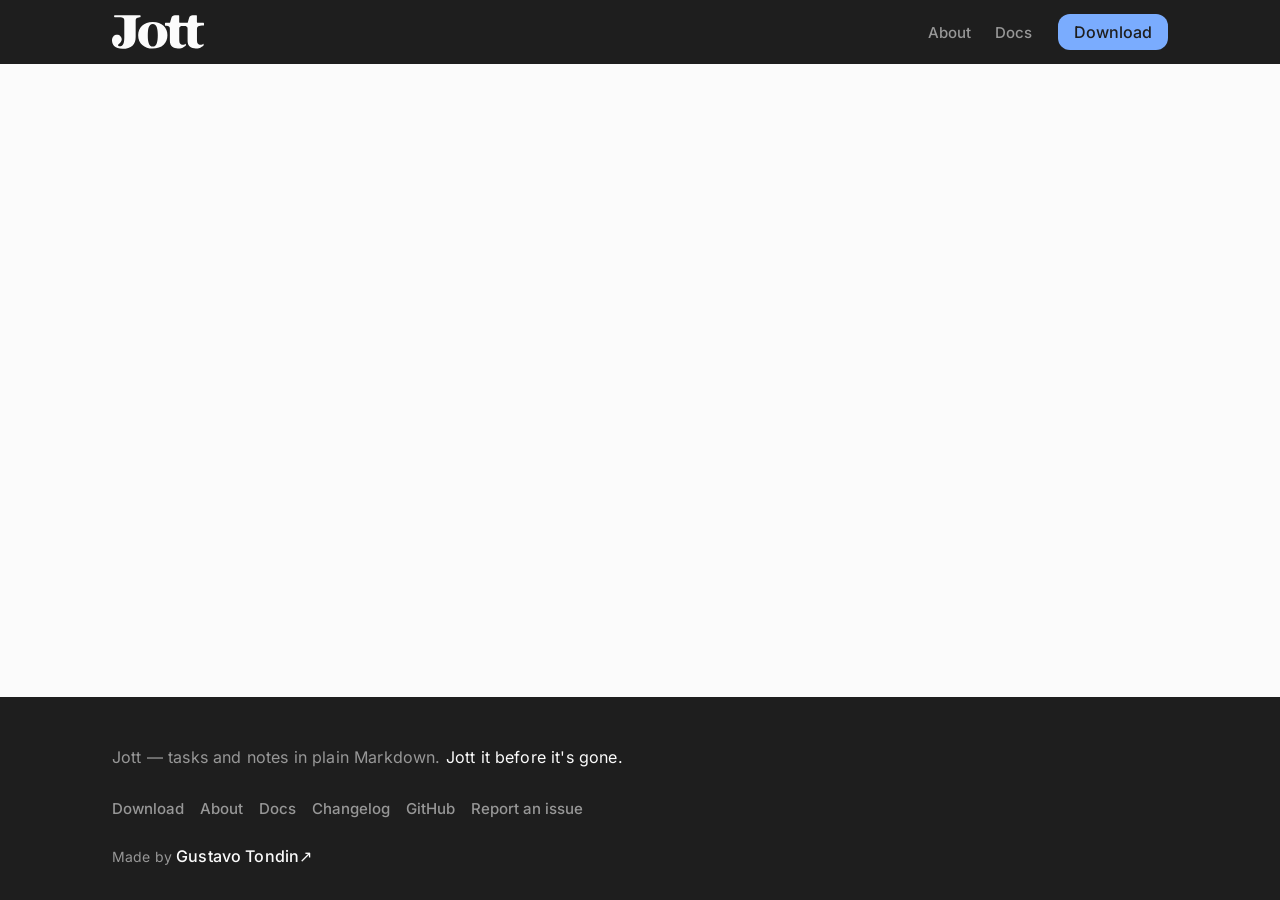
==== index.html @ 588bcf86 "feat: base visual — paleta do app em duas regiões, reset, tipografia local e header/footer únicos" ====
<!doctype html>
<html lang="en">
<head>
  <meta charset="utf-8">
  <meta name="viewport" content="width=device-width, initial-scale=1">
  <title>Jott — tasks and notes in plain Markdown. Jott it before it's gone.</title>
  <link rel="icon" href="assets/brand/mark.svg" type="image/svg+xml">
  <link rel="stylesheet" href="css/index.css">
</head>
<body data-region="canvas">
  <!-- header: single shared block — keep byte-identical across pages -->
  <header class="header" data-region="chrome">
    <div class="wrap header__inner">
      <a class="header__brand" href="index.html"><span class="sr-only">Jott</span></a>
      <nav class="header__nav" aria-label="Site">
        <a class="nav-link" href="about.html">About</a>
        <a class="nav-link" href="docs.html">Docs</a>
        <a class="btn btn--primary" href="download.html">Download</a>
      </nav>
    </div>
  </header>

  <main>
    <!-- Home content (stage 2): hero · stakes · pillars · tour · guide · FAQ · final CTA -->
  </main>

  <!-- footer: single shared block — keep byte-identical across pages -->
  <footer class="footer" data-region="chrome">
    <div class="wrap footer__inner">
      <p class="footer__tagline">Jott — tasks and notes in plain Markdown. <em>Jott it before it's gone.</em></p>
      <nav class="footer__nav" aria-label="Footer">
        <a class="nav-link" href="download.html">Download</a>
        <a class="nav-link" href="about.html">About</a>
        <a class="nav-link" href="docs.html">Docs</a>
        <a class="nav-link" href="changelog.html">Changelog</a>
        <a class="nav-link" href="https://github.com/Gustavo-Tondin/jott-app">GitHub</a>
        <a class="nav-link" href="https://github.com/Gustavo-Tondin/jott-app/issues">Report an issue</a>
      </nav>
      <p class="footer__made">Made by <a href="https://gustavo-tondin.github.io/portfolio-web/index.html">Gustavo Tondin↗</a></p>
    </div>
  </footer>
</body>
</html>
---- css/index.css ----
/* ==========================================================================
   Jott — site stylesheet
   One sectioned file, no build. Section order:
   variables → theming → reset → typography → components → layout →
   page blocks → responsive.

   The site is the app's interface extended: black chrome around a white
   canvas, the app's own palette (values copied from the app's
   styles/themes/jott.css — keep them in sync by diff, never by memory),
   Inter + DM Mono served locally. Accent is the app's default blue.

   Cascade is ordered by @layer; no !important anywhere.
   ========================================================================== */

@layer reset, tokens, base, components, utilities, overrides;

/* --------------------------------------------------------------------------
   1. VARIABLES — raw palette (copied from the app) + structure
   Components never read these colour primitives directly: they read the
   region roles of section 2, or their own component API.
   -------------------------------------------------------------------------- */
@layer tokens {
  :root {
    /* the grounds — the two neutrals a region is painted with; `-tint` is
       the step away from the pure one. `gray` belongs to neither ground:
       used at low alpha for hairlines so one value reads on both. */
    --theme-color-white: #fbfbfb;
    --theme-color-white-tint: #ecebea;
    --theme-color-black: #1e1e1e;
    --theme-color-black-tint: #2b2b2b;
    --theme-color-gray: #a39f9b;

    /* the eight — seven hues and neutral, 100 (pale) → 700 (deep), same
       tone grid as the app (200/600 pinned at 7:1, 300/500 at 4.5:1) */
    --theme-color-yellow-100: #f2e8cf;
    --theme-color-yellow-200: #dec483;
    --theme-color-yellow-300: #d2a513;
    --theme-color-yellow-400: #ac8602;
    --theme-color-yellow-500: #8c6d02;
    --theme-color-yellow-600: #634c02;
    --theme-color-yellow-700: #382900;

    --theme-color-orange-100: #ffe1d9;
    --theme-color-orange-200: #feb19b;
    --theme-color-orange-300: #fe8461;
    --theme-color-orange-400: #e35930;
    --theme-color-orange-500: #c43c09;
    --theme-color-orange-600: #8d2600;
    --theme-color-orange-700: #4a1b0d;

    --theme-color-pink-100: #fddfed;
    --theme-color-pink-200: #f4aed1;
    --theme-color-pink-300: #f37ebe;
    --theme-color-pink-400: #d25a9e;
    --theme-color-pink-500: #b43e83;
    --theme-color-pink-600: #84245d;
    --theme-color-pink-700: #441b32;

    --theme-color-green-100: #d8f0db;
    --theme-color-green-200: #9cd8a4;
    --theme-color-green-300: #53c76c;
    --theme-color-green-400: #1da748;
    --theme-color-green-500: #018534;
    --theme-color-green-600: #006123;
    --theme-color-green-700: #0a3515;

    --theme-color-blue-100: #ddeaff;
    --theme-color-blue-200: #a8c8fd;
    --theme-color-blue-300: #7aacfe;
    --theme-color-blue-400: #538ae6;
    --theme-color-blue-500: #396ec9;
    --theme-color-blue-600: #224c95;
    --theme-color-blue-700: #182b4b;

    --theme-color-red-100: #ffe1dd;
    --theme-color-red-200: #feafa9;
    --theme-color-red-300: #fd827b;
    --theme-color-red-400: #ee4748;
    --theme-color-red-500: #ce232e;
    --theme-color-red-600: #980217;
    --theme-color-red-700: #4e1515;

    --theme-color-purple-100: #ece4fe;
    --theme-color-purple-200: #d1b8fd;
    --theme-color-purple-300: #bc92fe;
    --theme-color-purple-400: #a460fa;
    --theme-color-purple-500: #8a42dc;
    --theme-color-purple-600: #6325a4;
    --theme-color-purple-700: #341d52;

    --theme-color-neutral-100: #e9e8e8;
    --theme-color-neutral-200: #c7c6c5;
    --theme-color-neutral-300: #adaba9;
    --theme-color-neutral-400: #8d8b89;
    --theme-color-neutral-500: #737170;
    --theme-color-neutral-600: #514f4e;
    --theme-color-neutral-700: #2c2b2b;

    /* fonts — the app's two faces */
    --font-sans: "Inter", system-ui, sans-serif;
    --font-mono: "DM Mono", ui-monospace, monospace;

    /* spacing — dense scale, named by the design px, valued in rem */
    --space-2: 0.125rem;
    --space-4: 0.25rem;
    --space-6: 0.375rem;
    --space-8: 0.5rem;
    --space-10: 0.625rem;
    --space-12: 0.75rem;
    --space-14: 0.875rem;
    --space-16: 1rem;
    --space-18: 1.125rem;
    --space-20: 1.25rem;
    --space-24: 1.5rem;
    --space-28: 1.75rem;
    --space-32: 2rem;
    --space-36: 2.25rem;
    --space-42: 2.625rem;
    --space-48: 3rem;
    --space-64: 4rem;
    --space-80: 5rem;

    /* radius — the app's ladder; xl (20px) is the Linux window corner,
       worn by screenshots and the tour figure */
    --radius-xs: 0.375rem;
    --radius-sm: 0.5rem;
    --radius-md: 0.75rem;
    --radius-lg: 1rem;
    --radius-xl: 1.25rem;
    --radius-pill: 62.5rem;

    /* layout */
    --header-height: 4rem;
    --max-width: 70rem; /* the content band of a full-width section */
    --width-prose: 45rem; /* prose column — the same measure as a note in the app */
    --pad-inline: clamp(1rem, 5vw, 2rem);

    /* transitions — named by the intention of the movement */
    --transition-fast: 0.2s cubic-bezier(0.39, 0.575, 0.565, 1);
    --transition-medium: 0.4s cubic-bezier(0.175, 0.885, 0.32, 1.275);
    --transition-slow: 0.8s cubic-bezier(0.23, 1, 0.32, 1);
  }
}

/* --------------------------------------------------------------------------
   2. THEMING — the two regions, and the system colour scheme
   Every painted band declares its region: `chrome` (the app's black frame)
   or `canvas` (the white content panel). A component reads only the roles
   set here — never a --theme-color-* directly.
   The site follows the system scheme, no toggle: in dark, the canvas bands
   go dark one step off the chrome; the chrome is already dark and holds.
   -------------------------------------------------------------------------- */
@layer tokens {
  :root {
    color-scheme: light;

    /* shared roles — gray at alpha reads on either ground */
    --line: color-mix(in srgb, var(--theme-color-gray) 40%, transparent);
    --line-soft: color-mix(in srgb, var(--theme-color-gray) 22%, transparent);
  }

  [data-region="chrome"] {
    --bg: var(--theme-color-black);
    --surface: var(--theme-color-black-tint);
    --ink: var(--theme-color-white);
    --ink-muted: color-mix(in srgb, var(--theme-color-white) 55%, transparent);
    --hover: color-mix(in srgb, var(--theme-color-white) 8%, transparent);

    /* accent on a dark ground: base 300, emphasis 200, line 500, tint 700 */
    --accent: var(--theme-color-blue-300);
    --accent-strong: var(--theme-color-blue-200);
    --accent-line: color-mix(in srgb, var(--theme-color-blue-500) 45%, transparent);
    --accent-tint: var(--theme-color-blue-700);
    --on-accent: var(--theme-color-black);
  }

  [data-region="canvas"] {
    --bg: var(--theme-color-white);
    --surface: var(--theme-color-white-tint);
    --ink: var(--theme-color-black);
    --ink-muted: color-mix(in srgb, var(--theme-color-black) 55%, transparent);
    --hover: color-mix(in srgb, var(--theme-color-black) 8%, transparent);

    /* accent on a light ground: base 500, emphasis 600, line 300, tint 100 */
    --accent: var(--theme-color-blue-500);
    --accent-strong: var(--theme-color-blue-600);
    --accent-line: color-mix(in srgb, var(--theme-color-blue-300) 60%, transparent);
    --accent-tint: var(--theme-color-blue-100);
    --on-accent: var(--theme-color-white);
  }

  @media (prefers-color-scheme: dark) {
    :root {
      color-scheme: dark;
    }

    /* the canvas goes dark, one step lighter than the chrome, and its
       accent reads from the dark end like the chrome's */
    [data-region="canvas"] {
      --bg: var(--theme-color-black-tint);
      --surface: color-mix(in srgb, var(--theme-color-white) 7%, var(--theme-color-black-tint));
      --ink: var(--theme-color-white);
      --ink-muted: color-mix(in srgb, var(--theme-color-white) 55%, transparent);
      --hover: color-mix(in srgb, var(--theme-color-white) 8%, transparent);

      --accent: var(--theme-color-blue-300);
      --accent-strong: var(--theme-color-blue-200);
      --accent-line: color-mix(in srgb, var(--theme-color-blue-500) 45%, transparent);
      --accent-tint: var(--theme-color-blue-700);
      --on-accent: var(--theme-color-black);
    }
  }
}

/* --------------------------------------------------------------------------
   3. RESET
   Zero everything, give spacing back through gap and tokens. Media is a
   block that obeys its container. Form controls inherit typography.
   Focus is never removed — :focus-visible draws the ring.
   -------------------------------------------------------------------------- */
@layer reset {
  *,
  *::before,
  *::after {
    box-sizing: border-box;
  }
  * {
    margin: 0;
    padding: 0;
  }

  @media (prefers-reduced-motion: no-preference) {
    html {
      scroll-behavior: smooth;
    }
  }

  body {
    min-height: 100vh;
    min-height: 100dvh;
    overflow-x: hidden;
    background-color: var(--bg);
    color: var(--ink);
    -webkit-font-smoothing: antialiased;
  }

  img,
  picture,
  video,
  svg {
    max-width: 100%;
    width: 100%;
    height: auto;
    display: block;
  }

  ul,
  ol {
    list-style: none;
  }

  h1,
  h2,
  h3,
  h4,
  h5,
  h6,
  a,
  p,
  li {
    text-decoration: none;
    color: inherit;
  }
  h1,
  h2,
  h3,
  h4,
  h5,
  h6 {
    text-wrap: balance;
  }
  p {
    text-wrap: pretty;
  }

  a {
    cursor: pointer;
  }
  button {
    cursor: pointer;
    background: none;
    border: none;
    color: inherit;
  }
  input,
  textarea,
  select,
  button {
    font: inherit;
    color: inherit;
  }

  table {
    width: 100%;
    border-collapse: collapse;
  }

  :focus-visible {
    outline: 2px solid var(--accent);
    outline-offset: 2px;
  }

  ::selection {
    background-color: var(--accent-tint);
    color: var(--ink);
  }
}

/* --------------------------------------------------------------------------
   4. TYPOGRAPHY — local faces, base per element, mirror per class
   Inter carries everything; DM Mono is the label voice (versions, file
   names, small upper-case rows). Sizes in rem, display sizes fluid.
   -------------------------------------------------------------------------- */
@font-face {
  font-family: "Inter";
  font-style: normal;
  font-display: swap;
  font-weight: 100 900;
  src: url("../assets/fonts/Inter-latin-wght-normal.woff2") format("woff2");
}
@font-face {
  font-family: "DM Mono";
  font-style: normal;
  font-display: swap;
  font-weight: 400;
  src: url("../assets/fonts/DM_Mono-Regular.woff2") format("woff2");
}
@font-face {
  font-family: "DM Mono";
  font-style: normal;
  font-display: swap;
  font-weight: 500;
  src: url("../assets/fonts/DM_Mono-Medium.woff2") format("woff2");
}

@layer base {
  p,
  input,
  select,
  label,
  textarea,
  li,
  .body {
    font: 400 1rem/1.6 var(--font-sans);
    letter-spacing: 0.01em;
  }

  h1,
  .h1 {
    font: 700 clamp(2.75rem, 7vw, 4.75rem) / 1.05 var(--font-sans);
    letter-spacing: -0.02em;
  }
  h2,
  .h2 {
    font: 700 clamp(2rem, 5vw, 3.25rem) / 1.1 var(--font-sans);
    letter-spacing: -0.02em;
  }
  h3,
  .h3 {
    font: 600 clamp(1.5rem, 3vw, 2rem) / 1.2 var(--font-sans);
    letter-spacing: -0.01em;
  }
  h4,
  .h4 {
    font: 600 1.25rem/1.3 var(--font-sans);
    letter-spacing: -0.01em;
  }

  a,
  .link,
  button {
    font: 500 1rem var(--font-sans);
  }

  /* the label voice — DM Mono, upper case, wide tracking (the app's own) */
  .label {
    font: 500 0.8125rem var(--font-mono);
    text-transform: uppercase;
    letter-spacing: 0.06em;
  }

  /* the lead under a heading — bigger body, quieter ink */
  .lead {
    font-size: clamp(1.125rem, 1.5vw, 1.25rem);
    color: var(--ink-muted);
  }
}

/* --------------------------------------------------------------------------
   5. COMPONENTS — each declares its API on top; variants only move vars
   -------------------------------------------------------------------------- */
@layer components {
  /* button — the CTA family. On chrome the accent fill is bright with dark
     ink; on canvas, deep with light ink. The regions decide, not the button. */
  .btn {
    --btn-bg: var(--surface);
    --btn-ink: var(--ink);
    --btn-pad: var(--space-10) var(--space-20);

    display: inline-flex;
    align-items: center;
    gap: var(--space-8);
    inline-size: fit-content;
    padding: var(--btn-pad);
    border-radius: var(--radius-md);
    background-color: var(--btn-bg);
    color: var(--btn-ink);
    transition:
      background-color var(--transition-fast),
      color var(--transition-fast);
  }
  .btn:hover {
    background-color: color-mix(in srgb, var(--btn-bg), var(--hover));
  }

  .btn--primary {
    --btn-bg: var(--accent);
    --btn-ink: var(--on-accent);
  }
  .btn--primary:hover {
    background-color: var(--accent-strong);
  }

  .btn--ghost {
    --btn-bg: transparent;
    border: 1px solid var(--line);
  }
  .btn--ghost:hover {
    background-color: var(--hover);
  }

  /* nav link — quiet by default, ink when current or under the pointer */
  .nav-link {
    --link-pad: var(--space-8) var(--space-10);

    padding: var(--link-pad);
    border-radius: var(--radius-sm);
    font-size: 0.9375rem;
    color: var(--ink-muted);
    transition: color var(--transition-fast);
  }
  .nav-link:hover {
    color: var(--ink);
  }
  .nav-link[aria-current="page"] {
    color: var(--ink);
  }
}

/* --------------------------------------------------------------------------
   6. LAYOUT — page shell, shared header, shared footer
   Header and footer are ONE block reused on every page: no build means
   editing them in every HTML file together, byte-identical.
   -------------------------------------------------------------------------- */
@layer components {
  html {
    scroll-padding-block-start: var(--header-height);
  }

  body {
    display: flex;
    flex-direction: column;
  }
  main {
    flex: 1;
  }

  /* a full-width band paints itself; .wrap holds content to the measure */
  .wrap {
    inline-size: 100%;
    max-inline-size: var(--max-width);
    margin-inline: auto;
    padding-inline: var(--pad-inline);
  }
  .wrap--prose {
    max-inline-size: var(--width-prose);
  }

  .section {
    background-color: var(--bg);
    color: var(--ink);
    padding-block: clamp(3rem, 8vw, 6rem);
  }

  /* header — sticky, chrome, the same on every page */
  .header {
    position: sticky;
    inset-block-start: 0;
    z-index: 10;
    background-color: var(--bg);
    color: var(--ink);
  }
  .header__inner {
    display: flex;
    align-items: center;
    justify-content: space-between;
    gap: var(--space-16);
    block-size: var(--header-height);
  }

  /* the wordmark, painted with currentColor through a mask so one SVG
     file serves both grounds */
  .header__brand {
    display: block;
    inline-size: 5.75rem;
    block-size: 2.125rem;
    background-color: currentColor;
    mask: url("../assets/brand/wordmark.svg") no-repeat center / contain;
  }

  .header__nav {
    display: flex;
    align-items: center;
    gap: var(--space-4);
  }
  .header__nav .btn {
    --btn-pad: var(--space-8) var(--space-16);
    margin-inline-start: var(--space-12);
  }

  /* footer — chrome, the same on every page */
  .footer {
    background-color: var(--bg);
    color: var(--ink);
    padding-block: var(--space-48) var(--space-32);
  }
  .footer__inner {
    display: flex;
    flex-direction: column;
    gap: var(--space-24);
  }
  .footer__tagline {
    color: var(--ink-muted);
  }
  .footer__tagline em {
    font-style: normal;
    color: var(--ink);
  }
  .footer__nav {
    display: flex;
    flex-wrap: wrap;
    gap: var(--space-4) var(--space-16);
  }
  .footer__nav .nav-link {
    --link-pad: var(--space-4) 0;
  }
  .footer__made {
    font-size: 0.875rem;
    color: var(--ink-muted);
  }
  .footer__made a {
    color: var(--ink);
  }
  .footer__made a:hover {
    color: var(--accent);
  }
}

/* --------------------------------------------------------------------------
   utilities
   -------------------------------------------------------------------------- */
@layer utilities {
  /* text for assistive tech and no-CSS rendering, invisible on screen */
  .sr-only {
    position: absolute;
    inline-size: 1px;
    block-size: 1px;
    margin: -1px;
    overflow: hidden;
    clip-path: inset(50%);
    white-space: nowrap;
  }
}

/* --------------------------------------------------------------------------
   7. PAGE BLOCKS — hero, stakes, pillars, tour, guide, FAQ, final CTA
   (stage 2); download table, about prose, docs cards, changelog (stage 3)
   -------------------------------------------------------------------------- */

/* --------------------------------------------------------------------------
   8. RESPONSIVE — page-level breakpoints (768 / 540 / 360); each block's
   own media query lives next to the block above
   -------------------------------------------------------------------------- */
@media (max-width: 33.75rem) {
  /* 540px — the header tightens so brand + nav + Download fit 360 */
  @layer overrides {
    :root {
      --header-height: 3.5rem;
    }
    .header__brand {
      inline-size: 4.5rem;
    }
    .header__nav .nav-link {
      --link-pad: var(--space-6) var(--space-8);
      font-size: 0.875rem;
    }
    .header__nav .btn {
      --btn-pad: var(--space-6) var(--space-12);
      margin-inline-start: var(--space-4);
      font-size: 0.875rem;
    }
  }
}
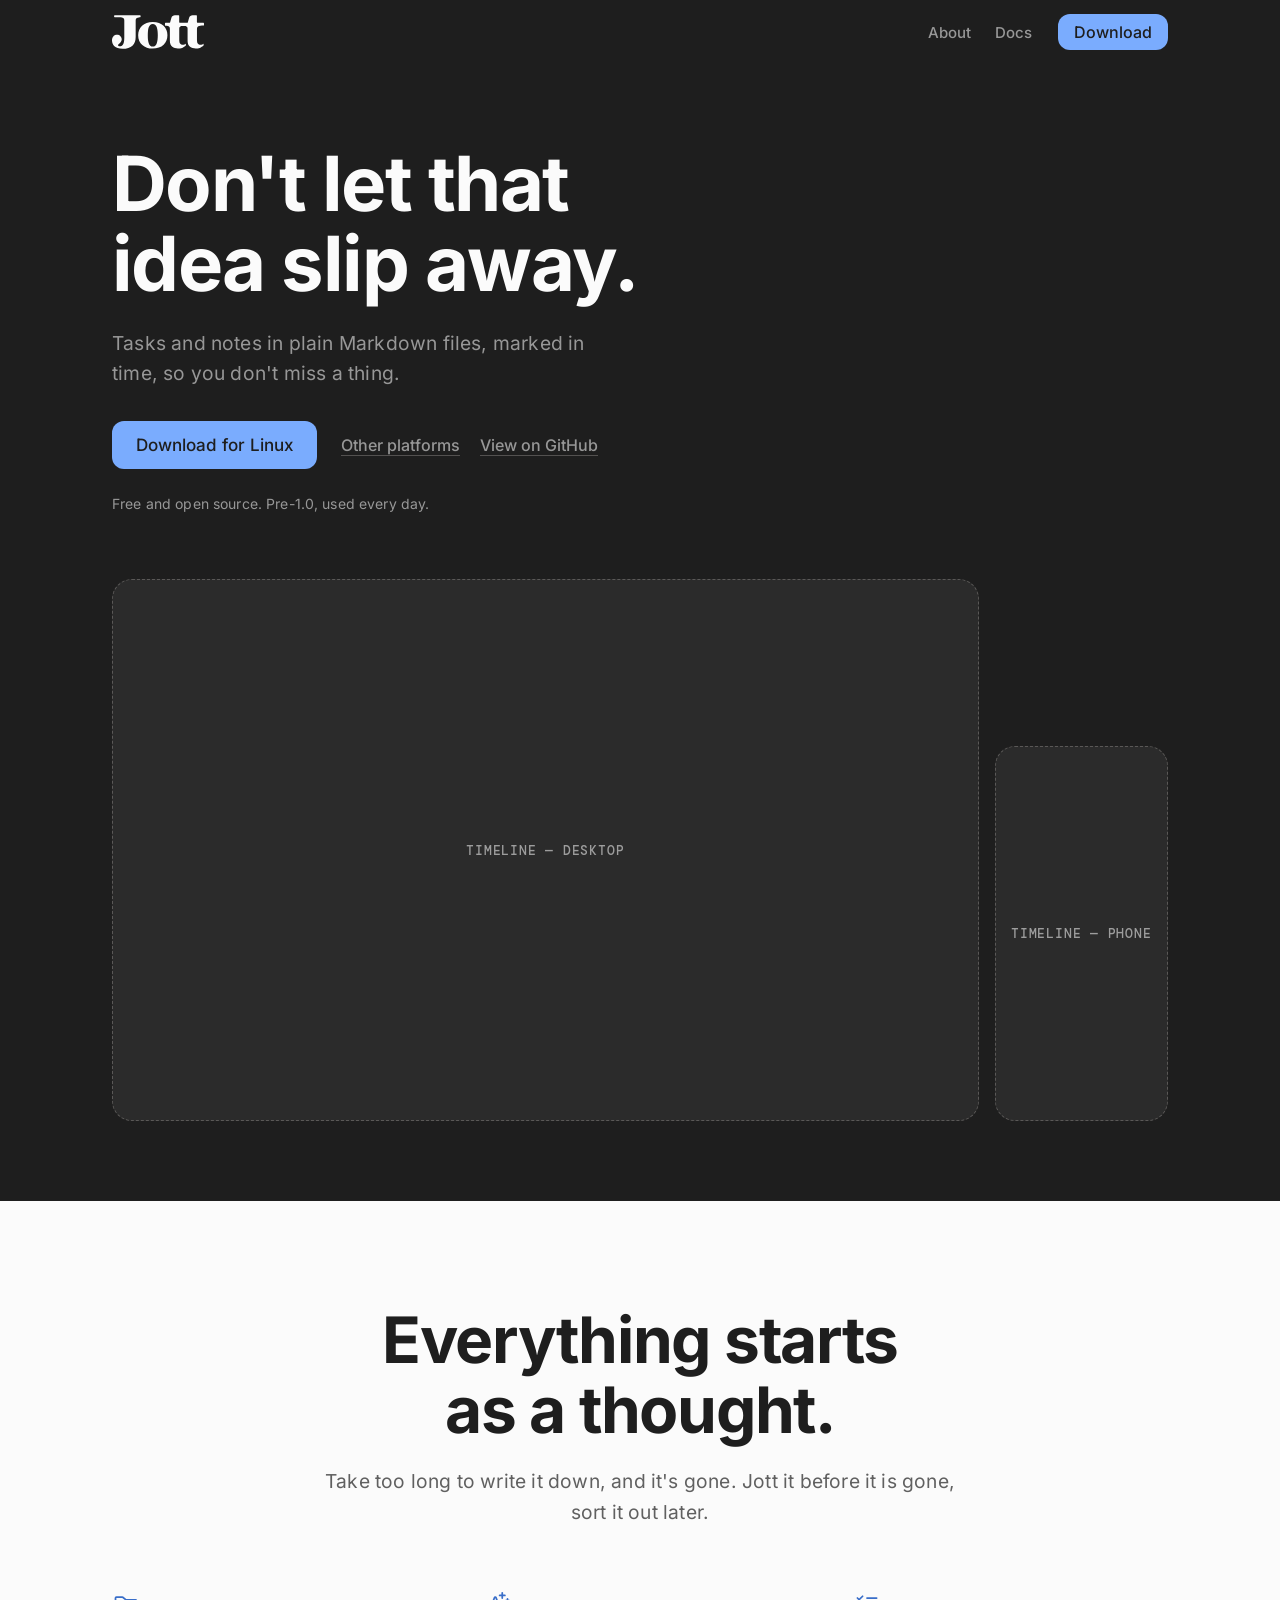
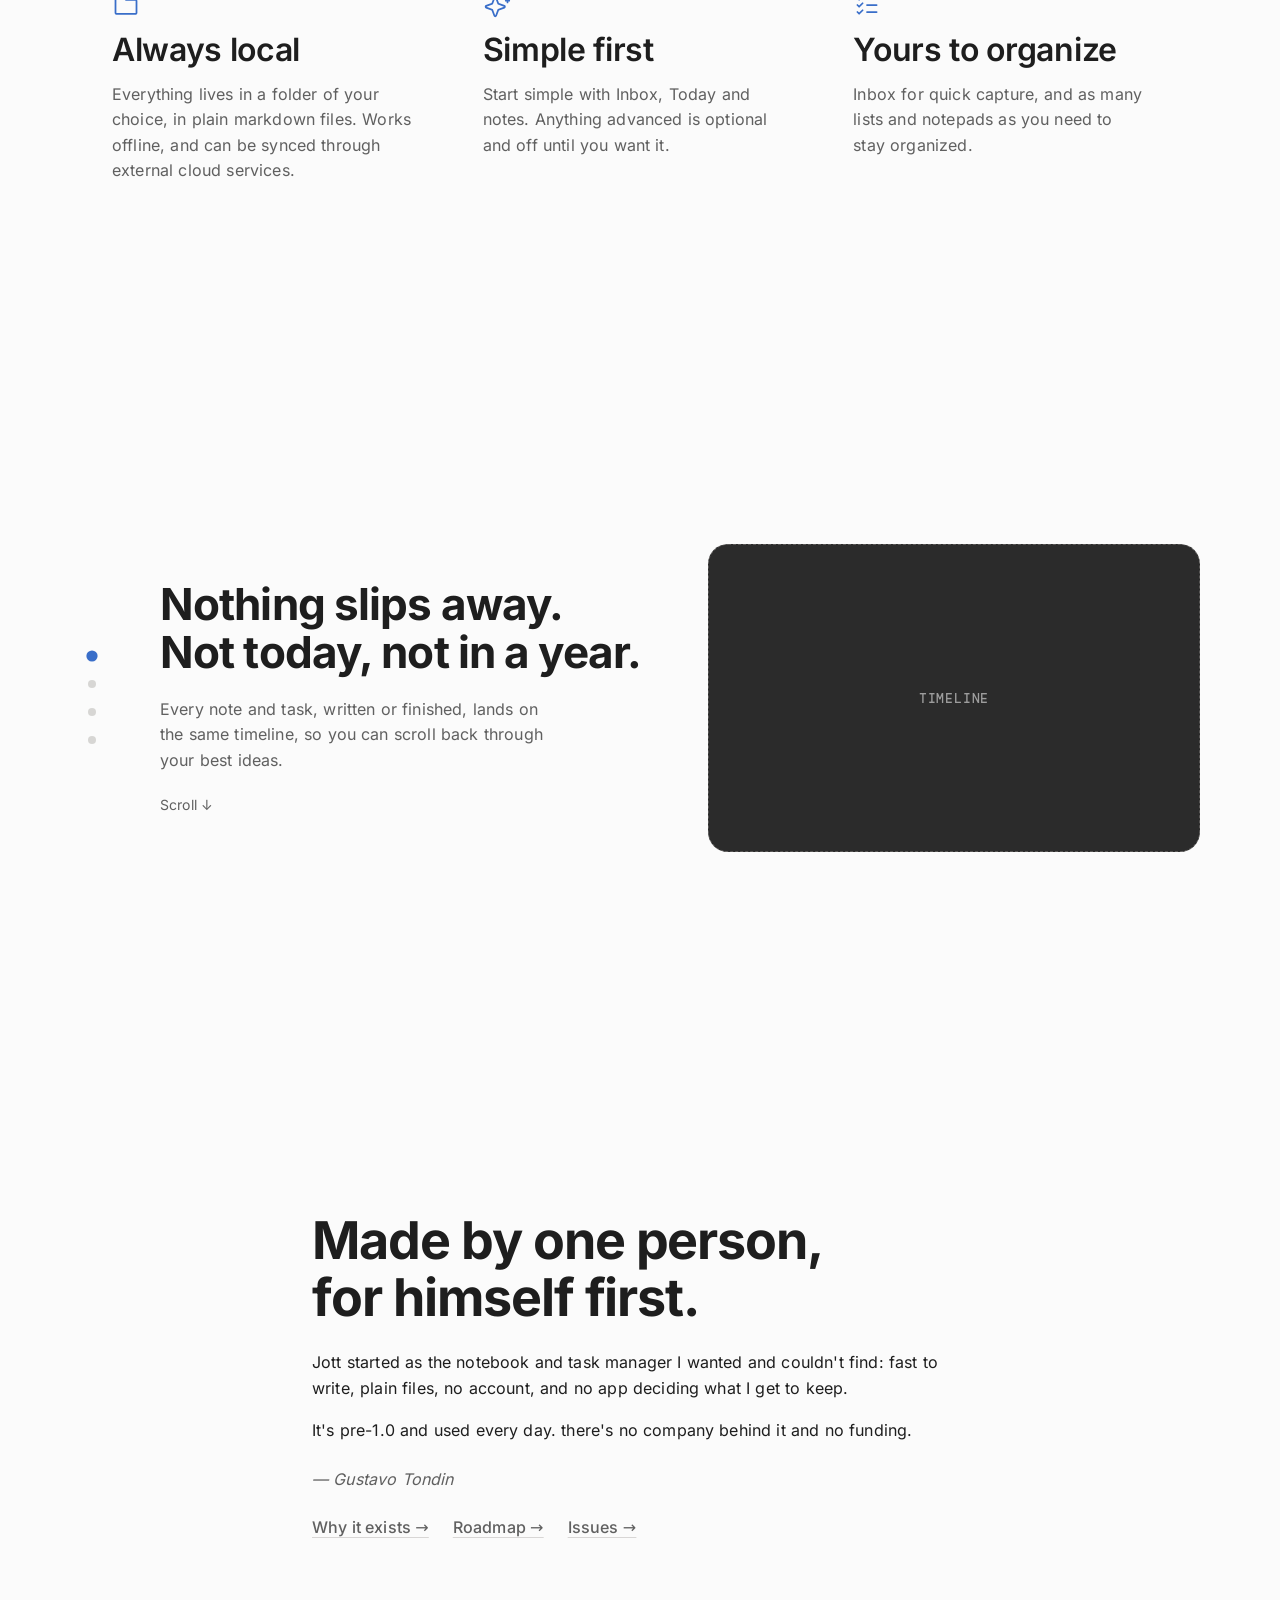
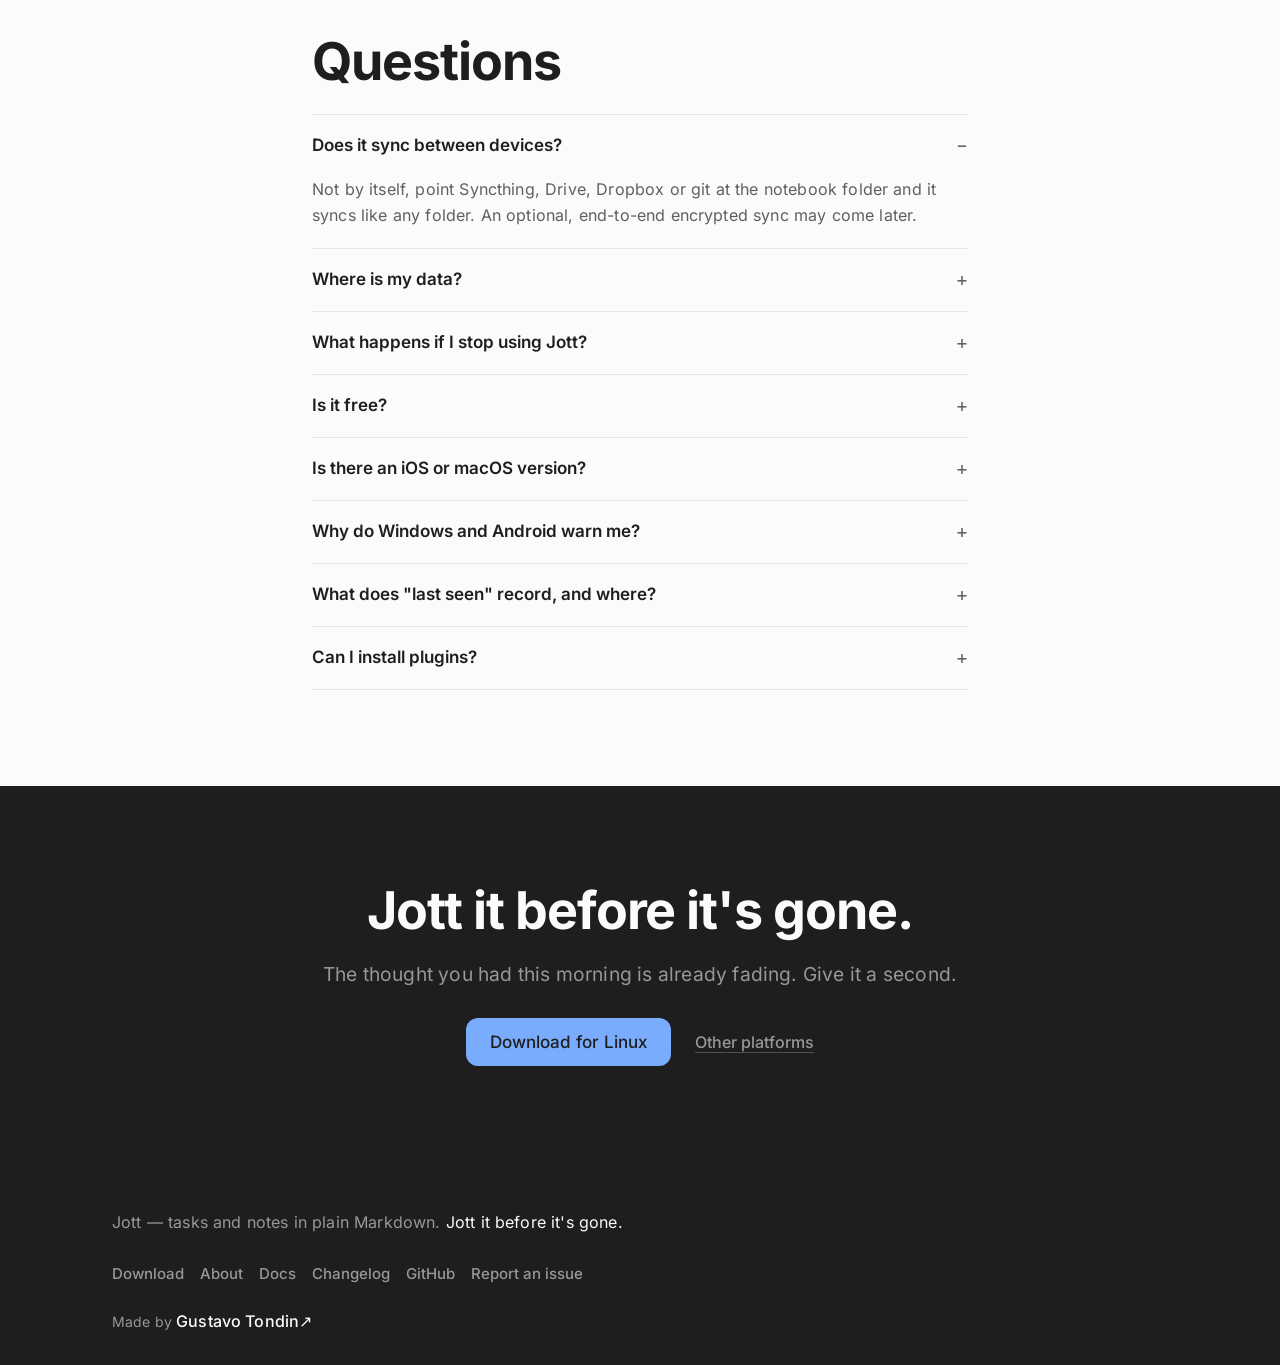
==== commit 9b86a3ec: "feat: home completa — hero, stakes, pilares, tour, guia, FAQ e CTA final A copy vem da proposta v2 t" ====
--- a/index.html
+++ b/index.html
@@ -4,6 +4,7 @@
   <meta charset="utf-8">
   <meta name="viewport" content="width=device-width, initial-scale=1">
   <title>Jott — tasks and notes in plain Markdown. Jott it before it's gone.</title>
+  <meta name="description" content="Tasks and notes in plain Markdown files, marked in time, so you don't miss a thing. Free and open source, for Linux, Windows and Android.">
   <link rel="icon" href="assets/brand/mark.svg" type="image/svg+xml">
   <link rel="stylesheet" href="css/index.css">
 </head>
@@ -21,7 +22,165 @@
   </header>
 
   <main>
-    <!-- Home content (stage 2): hero · stakes · pillars · tour · guide · FAQ · final CTA -->
+    <!-- hero — the promise, on the app's own black frame -->
+    <section class="section hero" data-region="chrome">
+      <div class="wrap hero__inner">
+        <h1 class="hero__title">Don't let that idea slip away.</h1>
+        <p class="lead hero__sub">Tasks and notes in plain Markdown files, marked in time, so you don't miss a thing.</p>
+        <div class="hero__actions">
+          <a class="btn btn--primary hero__cta" href="download.html" data-os-cta><span data-os-label>Download</span></a>
+          <span class="hero__links">
+            <a class="link" href="download.html">Other platforms</a>
+            <a class="link" href="https://github.com/Gustavo-Tondin/jott-app">View on GitHub</a>
+          </span>
+        </div>
+        <p class="hero__honesty">Free and open source. Pre-1.0, used every day.</p>
+      </div>
+
+      <!-- placeholder frames: replaced by the real screenshots in stage 4 -->
+      <div class="wrap hero__stage">
+        <div class="shot shot--desktop" aria-hidden="true"><span class="shot__label label">Timeline — desktop</span></div>
+        <div class="shot shot--phone" aria-hidden="true"><span class="shot__label label">Timeline — phone</span></div>
+      </div>
+    </section>
+
+    <!-- stakes — the gap opens: black gives way to white -->
+    <section class="section stakes" data-region="canvas">
+      <div class="wrap wrap--prose stakes__inner">
+        <h2 class="stakes__title">Everything starts as a thought.</h2>
+        <p class="lead">Take too long to write it down, and it's gone. Jott it before it is gone, sort it out later.</p>
+      </div>
+    </section>
+
+    <!-- the three pillars — what it is worth -->
+    <section class="section pillars" data-region="canvas">
+      <div class="wrap">
+        <ul class="pillars__grid">
+          <li class="pillar">
+            <svg class="pillar__icon" viewBox="0 0 256 256" fill="currentColor" aria-hidden="true"><path d="M216,72H130.67L102.93,51.2a16.12,16.12,0,0,0-9.6-3.2H40A16,16,0,0,0,24,64V200a16,16,0,0,0,16,16H216.89A15.13,15.13,0,0,0,232,200.89V88A16,16,0,0,0,216,72Zm0,128H40V64H93.33L123.2,86.4A8,8,0,0,0,128,88h88Z"/></svg>
+            <h3 class="pillar__title">Always local</h3>
+            <p class="pillar__text">Everything lives in a folder of your choice, in plain markdown files. Works offline, and can be synced through external cloud services.</p>
+          </li>
+          <li class="pillar">
+            <svg class="pillar__icon" viewBox="0 0 256 256" fill="currentColor" aria-hidden="true"><path d="M197.58,129.06,146,110l-19-51.62a15.92,15.92,0,0,0-29.88,0L78,110l-51.62,19a15.92,15.92,0,0,0,0,29.88L78,178l19,51.62a15.92,15.92,0,0,0,29.88,0L146,178l51.62-19a15.92,15.92,0,0,0,0-29.88ZM137,164.22a8,8,0,0,0-4.74,4.74L112,223.85,91.78,169A8,8,0,0,0,87,164.22L32.15,144,87,123.78A8,8,0,0,0,91.78,119L112,64.15,132.22,119a8,8,0,0,0,4.74,4.74L191.85,144ZM144,40a8,8,0,0,1,8-8h16V16a8,8,0,0,1,16,0V32h16a8,8,0,0,1,0,16H184V64a8,8,0,0,1-16,0V48H152A8,8,0,0,1,144,40ZM248,88a8,8,0,0,1-8,8h-8v8a8,8,0,0,1-16,0V96h-8a8,8,0,0,1,0-16h8V72a8,8,0,0,1,16,0v8h8A8,8,0,0,1,248,88Z"/></svg>
+            <h3 class="pillar__title">Simple first</h3>
+            <p class="pillar__text">Start simple with Inbox, Today and notes. Anything advanced is optional and off until you want it.</p>
+          </li>
+          <li class="pillar">
+            <svg class="pillar__icon" viewBox="0 0 256 256" fill="currentColor" aria-hidden="true"><path d="M224,128a8,8,0,0,1-8,8H128a8,8,0,0,1,0-16h88A8,8,0,0,1,224,128ZM128,72h88a8,8,0,0,0,0-16H128a8,8,0,0,0,0,16Zm88,112H128a8,8,0,0,0,0,16h88a8,8,0,0,0,0-16ZM82.34,42.34,56,68.69,45.66,58.34A8,8,0,0,0,34.34,69.66l16,16a8,8,0,0,0,11.32,0l32-32A8,8,0,0,0,82.34,42.34Zm0,64L56,132.69,45.66,122.34a8,8,0,0,0-11.32,11.32l16,16a8,8,0,0,0,11.32,0l32-32a8,8,0,0,0-11.32-11.32Zm0,64L56,196.69,45.66,186.34a8,8,0,0,0-11.32,11.32l16,16a8,8,0,0,0,11.32,0l32-32a8,8,0,0,0-11.32-11.32Z"/></svg>
+            <h3 class="pillar__title">Yours to organize</h3>
+            <p class="pillar__text">Inbox for quick capture, and as many lists and notepads as you need to stay organized.</p>
+          </li>
+        </ul>
+      </div>
+    </section>
+
+    <!-- the tour — one nested scroller, four panels, one figure that stays put -->
+    <section class="tour" id="tour" aria-label="A closer look" tabindex="0" data-region="canvas">
+      <ol class="tour__dots">
+        <li><a class="tour__dot is-active" href="#tour-timeline" aria-current="true"><span class="sr-only">Timeline</span></a></li>
+        <li><a class="tour__dot" href="#tour-tasks"><span class="sr-only">Tasks</span></a></li>
+        <li><a class="tour__dot" href="#tour-notes"><span class="sr-only">Notes</span></a></li>
+        <li><a class="tour__dot" href="#tour-expand"><span class="sr-only">Expandable</span></a></li>
+      </ol>
+
+      <div class="tour__track">
+        <article class="tour__panel is-active" id="tour-timeline">
+          <h2 class="tour__title">Nothing slips away. Not today, not in a year.</h2>
+          <p class="tour__text">Every note and task, written or finished, lands on the same timeline, so you can scroll back through your best ideas.</p>
+          <p class="tour__hint" aria-hidden="true">Scroll ↓</p>
+        </article>
+        <article class="tour__panel" id="tour-tasks">
+          <h2 class="tour__title">A list that doesn't become a chore.</h2>
+          <p class="tour__text">A simple to-do list with only the features you choose, so that organizing your list doesn't become yet another task.</p>
+        </article>
+        <article class="tour__panel" id="tour-notes">
+          <h2 class="tour__title">Write it plain. Shape it later.</h2>
+          <p class="tour__text">Markdown notes, with standard and out-of-sight syntax, that you can open in other apps.</p>
+        </article>
+        <article class="tour__panel" id="tour-expand">
+          <h2 class="tour__title">That feature you were looking for? It's here.</h2>
+          <p class="tour__text">Jott starts with the basics and keeps the rest behind switches: reminders, subtasks, attachments, etc. Turn one on the day you need it.</p>
+          <a class="btn btn--primary tour__cta" href="download.html" data-os-cta><span data-os-label>Download</span></a>
+        </article>
+      </div>
+
+      <!-- placeholder frames: replaced by the real screenshots in stage 4 -->
+      <figure class="tour__figure" data-region="chrome" aria-hidden="true">
+        <div class="shot tour__shot is-active"><span class="shot__label label">Timeline</span></div>
+        <div class="shot tour__shot"><span class="shot__label label">Tasks</span></div>
+        <div class="shot tour__shot"><span class="shot__label label">Notes</span></div>
+        <div class="shot tour__shot"><span class="shot__label label">Native functions</span></div>
+      </figure>
+    </section>
+
+    <!-- the guide — one person, in the first person -->
+    <section class="section guide" data-region="canvas">
+      <div class="wrap wrap--prose">
+        <h2 class="guide__title">Made by one person, for himself first.</h2>
+        <p class="guide__text">Jott started as the notebook and task manager I wanted and couldn't find: fast to write, plain files, no account, and no app deciding what I get to keep.</p>
+        <p class="guide__text">It's pre-1.0 and used every day. there's no company behind it and no funding.</p>
+        <p class="guide__sign">— Gustavo Tondin</p>
+        <p class="guide__links">
+          <a class="link" href="about.html">Why it exists →</a>
+          <a class="link" href="about.html#roadmap">Roadmap →</a>
+          <a class="link" href="https://github.com/Gustavo-Tondin/jott-app/issues">Issues →</a>
+        </p>
+      </div>
+    </section>
+
+    <!-- FAQ — the objections, answered without JS -->
+    <section class="section faq" data-region="canvas">
+      <div class="wrap wrap--prose">
+        <h2 class="faq__title">Questions</h2>
+        <div class="faq__list">
+          <details class="faq__item" open>
+            <summary class="faq__q">Does it sync between devices?</summary>
+            <p class="faq__a">Not by itself, point Syncthing, Drive, Dropbox or git at the notebook folder and it syncs like any folder. An optional, end-to-end encrypted sync may come later.</p>
+          </details>
+          <details class="faq__item">
+            <summary class="faq__q">Where is my data?</summary>
+            <p class="faq__a">In a folder you chose, as <code>.md</code> and <code>.json</code> files. Nowhere else. Jott's only connection is a daily check for new versions, and you can turn that off.</p>
+          </details>
+          <details class="faq__item">
+            <summary class="faq__q">What happens if I stop using Jott?</summary>
+            <p class="faq__a">Nothing. The folder stays where it is, readable in any editor. That's the point.</p>
+          </details>
+          <details class="faq__item">
+            <summary class="faq__q">Is it free?</summary>
+            <p class="faq__a">Yes, and the local app always will be. If paid services ever exist (sync, backup), they'll be optional additions.</p>
+          </details>
+          <details class="faq__item">
+            <summary class="faq__q">Is there an iOS or macOS version?</summary>
+            <p class="faq__a">iOS: there's no free way to distribute there. macOS: not yet, I don't have a Mac to test on. Linux, Windows and Android today.</p>
+          </details>
+          <details class="faq__item">
+            <summary class="faq__q">Why do Windows and Android warn me?</summary>
+            <p class="faq__a">Jott is safe but isn't code-signed yet (that costs money every year). Click <em>More info → Run anyway</em> on Windows, or allow installs from your browser on Android, once per version. The code is open if you'd rather check for yourself.</p>
+          </details>
+          <details class="faq__item">
+            <summary class="faq__q">What does "last seen" record, and where?</summary>
+            <p class="faq__a">Opening a note, or editing it. The date is kept in <code>.jott/index/</code> locally inside your notebook, never sent anywhere, and rebuildable if you delete it.</p>
+          </details>
+          <details class="faq__item">
+            <summary class="faq__q">Can I install plugins?</summary>
+            <p class="faq__a">For now, it is only safe to install external themes (a single CSS file); plugins with executable code within the app are not supported yet.</p>
+          </details>
+        </div>
+      </div>
+    </section>
+
+    <!-- final CTA — the mirror of the hero, without the image -->
+    <section class="section cta" data-region="chrome">
+      <div class="wrap wrap--prose cta__inner">
+        <h2 class="cta__title">Jott it before it's gone.</h2>
+        <p class="lead">The thought you had this morning is already fading. Give it a second.</p>
+        <div class="cta__actions">
+          <a class="btn btn--primary" href="download.html" data-os-cta><span data-os-label>Download</span></a>
+          <a class="link" href="download.html">Other platforms</a>
+        </div>
+      </div>
+    </section>
   </main>
 
   <!-- footer: single shared block — keep byte-identical across pages -->
@@ -39,5 +198,7 @@
       <p class="footer__made">Made by <a href="https://gustavo-tondin.github.io/portfolio-web/index.html">Gustavo Tondin↗</a></p>
     </div>
   </footer>
+
+  <script src="js/index.js" defer></script>
 </body>
 </html>
--- a/css/index.css
+++ b/css/index.css
@@ -178,7 +178,9 @@
     --bg: var(--theme-color-white);
     --surface: var(--theme-color-white-tint);
     --ink: var(--theme-color-black);
-    --ink-muted: color-mix(in srgb, var(--theme-color-black) 55%, transparent);
+    /* 70%, not the chrome's 55%: black over white loses contrast faster than
+       white over black — at 55% body text lands on 3.8:1, under AA */
+    --ink-muted: color-mix(in srgb, var(--theme-color-black) 70%, transparent);
     --hover: color-mix(in srgb, var(--theme-color-black) 8%, transparent);
 
     /* accent on a light ground: base 500, emphasis 600, line 300, tint 100 */
@@ -394,6 +396,14 @@
     font-size: clamp(1.125rem, 1.5vw, 1.25rem);
     color: var(--ink-muted);
   }
+
+  /* inline code — file names and paths, in the ground's own tint */
+  code {
+    padding: 0.1em 0.35em;
+    border-radius: var(--radius-xs);
+    background-color: var(--surface);
+    font: 500 0.875em var(--font-mono);
+  }
 }
 
 /* --------------------------------------------------------------------------
@@ -454,6 +464,21 @@
   }
   .nav-link[aria-current="page"] {
     color: var(--ink);
+  }
+
+  /* inline link — the secondary voice next to a CTA and inside prose */
+  .link {
+    color: var(--ink-muted);
+    text-decoration: underline;
+    text-decoration-color: var(--line);
+    text-underline-offset: 0.25em;
+    transition:
+      color var(--transition-fast),
+      text-decoration-color var(--transition-fast);
+  }
+  .link:hover {
+    color: var(--ink);
+    text-decoration-color: currentColor;
   }
 }
 
@@ -586,11 +611,346 @@
    7. PAGE BLOCKS — hero, stakes, pillars, tour, guide, FAQ, final CTA
    (stage 2); download table, about prose, docs cards, changelog (stage 3)
    -------------------------------------------------------------------------- */
+@layer components {
+  /* screenshot frame — the Linux window corner. Until the real captures
+     exist it draws an empty plate with its name; stage 4 swaps the inner
+     content for an <img> and drops the dashed border. */
+  .shot {
+    --shot-ratio: 16 / 10;
+
+    display: grid;
+    place-items: center;
+    aspect-ratio: var(--shot-ratio);
+    border: 1px dashed var(--line);
+    border-radius: var(--radius-xl);
+    background-color: var(--surface);
+    overflow: hidden;
+  }
+  .shot__label {
+    color: var(--ink-muted);
+  }
+
+  /* hero — heading first, mockups below: the page asks for one scroll */
+  .hero {
+    padding-block: clamp(3rem, 7vw, 5rem);
+  }
+  .hero__inner {
+    display: grid;
+    justify-items: start;
+    gap: var(--space-24);
+  }
+  .hero__title {
+    max-inline-size: 18ch;
+  }
+  .hero__sub {
+    max-inline-size: 42ch;
+  }
+  .hero__actions {
+    display: flex;
+    flex-wrap: wrap;
+    align-items: center;
+    gap: var(--space-16) var(--space-24);
+    margin-block-start: var(--space-8);
+  }
+  .hero__cta {
+    --btn-pad: var(--space-14) var(--space-24);
+    font-size: 1.0625rem;
+  }
+  .hero__links {
+    display: flex;
+    flex-wrap: wrap;
+    gap: var(--space-8) var(--space-20);
+  }
+  .hero__honesty {
+    font-size: 0.875rem;
+    color: var(--ink-muted);
+  }
+
+  /* the stage: a wide frame with the phone standing beside it */
+  .hero__stage {
+    display: grid;
+    grid-template-columns: minmax(0, 1fr) minmax(5rem, 0.2fr);
+    align-items: end;
+    gap: var(--space-16);
+    margin-block-start: clamp(2.5rem, 6vw, 4rem);
+  }
+  .shot--phone {
+    --shot-ratio: 9 / 19.5;
+  }
+
+  /* stakes — the one line that opens the gap, black gives way to white */
+  .stakes {
+    padding-block: clamp(4rem, 9vw, 6.5rem) clamp(2.5rem, 6vw, 4rem);
+    text-align: center;
+  }
+  .stakes__inner {
+    display: grid;
+    gap: var(--space-20);
+    justify-items: center;
+  }
+  .stakes__title {
+    font-size: clamp(2.25rem, 6vw, 4rem);
+  }
+
+  /* the three pillars — the grid's rhythm is the only decoration */
+  .pillars {
+    padding-block-start: 0;
+  }
+  .pillars__grid {
+    display: grid;
+    grid-template-columns: repeat(auto-fit, minmax(16rem, 1fr));
+    gap: clamp(2rem, 5vw, 3.5rem);
+  }
+  .pillar {
+    display: grid;
+    align-content: start;
+    gap: var(--space-12);
+  }
+  .pillar__icon {
+    inline-size: 1.75rem;
+    block-size: 1.75rem;
+    color: var(--accent);
+  }
+  .pillar__text {
+    color: var(--ink-muted);
+  }
+
+  /* --- the tour: one nested scroller, four panels, one figure that stays put
+     The section snaps into the page (proximity, so the rest of the document
+     never feels it), then the panels snap inside it, then the scroll chains
+     back out on its own — no `contain`, or the reader would be trapped. */
+  html {
+    scroll-snap-type: y proximity;
+  }
+
+  .tour {
+    --tour-block: calc(100dvh - var(--header-height));
+
+    display: grid;
+    grid-template-columns: auto minmax(0, 1fr) minmax(0, 1fr);
+    column-gap: clamp(2rem, 5vw, 3.5rem);
+    block-size: var(--tour-block);
+    padding-inline: max(var(--pad-inline), (100% - var(--max-width)) / 2);
+    overflow-y: auto;
+    scroll-snap-type: y mandatory;
+    scroll-snap-align: start;
+    background-color: var(--bg);
+    color: var(--ink);
+  }
+
+  .tour__dots {
+    position: sticky;
+    inset-block-start: 0;
+    display: grid;
+    align-content: center;
+    gap: var(--space-4);
+    block-size: var(--tour-block);
+  }
+  .tour__dot {
+    display: grid;
+    place-items: center;
+    inline-size: 1.5rem;
+    block-size: 1.5rem;
+    border-radius: var(--radius-pill);
+  }
+  .tour__dot::before {
+    content: "";
+    inline-size: 0.5rem;
+    block-size: 0.5rem;
+    border-radius: var(--radius-pill);
+    background-color: var(--line);
+    transition:
+      background-color var(--transition-fast),
+      scale var(--transition-fast);
+  }
+  .tour__dot.is-active::before {
+    background-color: var(--accent);
+    scale: 1.4;
+  }
+
+  .tour__panel {
+    display: grid;
+    align-content: center;
+    justify-items: start;
+    gap: var(--space-20);
+    block-size: var(--tour-block);
+    padding-block: var(--space-32);
+    scroll-snap-align: start;
+    scroll-snap-stop: always;
+  }
+  .tour__title {
+    font-size: clamp(1.75rem, 3.6vw, 2.75rem);
+    max-inline-size: 20ch;
+  }
+  .tour__text {
+    max-inline-size: 40ch;
+    color: var(--ink-muted);
+  }
+  .tour__hint {
+    font-size: 0.875rem;
+    color: var(--ink-muted);
+  }
+  .tour__cta {
+    --btn-pad: var(--space-12) var(--space-20);
+  }
+
+  /* the figure holds its place and its shape; only the plate inside changes */
+  .tour__figure {
+    position: sticky;
+    inset-block-start: 0;
+    display: grid;
+    align-content: center;
+    block-size: var(--tour-block);
+    padding-block: var(--space-32);
+  }
+  .tour__shot {
+    grid-area: 1 / 1;
+    max-block-size: 100%;
+    opacity: 0;
+    transition: opacity var(--transition-fast);
+  }
+  .tour__shot.is-active {
+    opacity: 1;
+  }
+
+  /* the guide — prose in the first person */
+  .guide__title {
+    margin-block-end: var(--space-24);
+  }
+  .guide__text + .guide__text {
+    margin-block-start: var(--space-16);
+  }
+  .guide__sign {
+    margin-block-start: var(--space-24);
+    font-style: italic;
+    color: var(--ink-muted);
+  }
+  .guide__links {
+    display: flex;
+    flex-wrap: wrap;
+    gap: var(--space-8) var(--space-24);
+    margin-block-start: var(--space-24);
+    font-style: italic;
+  }
+
+  /* FAQ — native <details>, no script; the rows are the only structure */
+  .faq {
+    padding-block-start: 0;
+  }
+  .faq__title {
+    margin-block-end: var(--space-24);
+  }
+  .faq__item {
+    border-block-start: 1px solid var(--line-soft);
+  }
+  .faq__item:last-child {
+    border-block-end: 1px solid var(--line-soft);
+  }
+  .faq__q {
+    display: flex;
+    align-items: center;
+    justify-content: space-between;
+    gap: var(--space-16);
+    padding-block: var(--space-18);
+    font: 600 1.0625rem/1.4 var(--font-sans);
+    cursor: pointer;
+    list-style: none;
+  }
+  .faq__q::-webkit-details-marker {
+    display: none;
+  }
+  .faq__q::after {
+    content: "+";
+    font: 400 1.25rem var(--font-mono);
+    color: var(--ink-muted);
+  }
+  .faq__item[open] .faq__q::after {
+    content: "–";
+  }
+  .faq__a {
+    padding-block-end: var(--space-20);
+    color: var(--ink-muted);
+  }
+
+  /* final CTA — the hero's mirror, no image, the gap opened one last time */
+  .cta__inner {
+    display: grid;
+    justify-items: center;
+    gap: var(--space-20);
+    text-align: center;
+  }
+  .cta__actions {
+    display: flex;
+    flex-wrap: wrap;
+    align-items: center;
+    justify-content: center;
+    gap: var(--space-16) var(--space-24);
+    margin-block-start: var(--space-8);
+  }
+  .cta__actions .btn {
+    --btn-pad: var(--space-14) var(--space-24);
+    font-size: 1.0625rem;
+  }
+}
+
 
 /* --------------------------------------------------------------------------
    8. RESPONSIVE — page-level breakpoints (768 / 540 / 360); each block's
    own media query lives next to the block above
    -------------------------------------------------------------------------- */
+@media (max-width: 47.9375rem) {
+  /* 768px — the tour stops being a vertical scroller: the figure goes on
+     top, the four texts run sideways with snap, and the page keeps its own
+     scroll. The hero stage stacks the phone beside a narrower frame. */
+  @layer overrides {
+    .tour {
+      display: grid;
+      grid-template-columns: minmax(0, 1fr);
+      grid-template-rows: auto auto auto;
+      row-gap: var(--space-24);
+      block-size: auto;
+      padding-block: clamp(3rem, 8vw, 4rem);
+      overflow: visible;
+      scroll-snap-type: none;
+    }
+    .tour__figure {
+      position: static;
+      order: -1;
+      block-size: auto;
+      padding-block: 0;
+    }
+    .tour__track {
+      display: flex;
+      overflow-x: auto;
+      scroll-snap-type: x mandatory;
+      scrollbar-width: none;
+    }
+    .tour__track::-webkit-scrollbar {
+      display: none;
+    }
+    .tour__panel {
+      flex: 0 0 100%;
+      block-size: auto;
+      padding-block: 0;
+      scroll-snap-align: start;
+    }
+    .tour__hint {
+      display: none;
+    }
+    .tour__dots {
+      position: static;
+      order: 1;
+      display: flex;
+      justify-content: center;
+      block-size: auto;
+    }
+    .tour__dot {
+      inline-size: 2.75rem;
+      block-size: 2.75rem;
+    }
+  }
+}
+
 @media (max-width: 33.75rem) {
   /* 540px — the header tightens so brand + nav + Download fit 360 */
   @layer overrides {
@@ -611,3 +971,29 @@
     }
   }
 }
+
+@media (max-width: 22.5rem) {
+  /* 360px — the narrowest phone: one frame, nothing beside it */
+  @layer overrides {
+    .hero__stage {
+      grid-template-columns: minmax(0, 1fr);
+      justify-items: center;
+    }
+    .shot--desktop {
+      display: none;
+    }
+    .shot--phone {
+      inline-size: min(100%, 13rem);
+    }
+  }
+}
+
+@media (prefers-reduced-motion: reduce) {
+  /* the tour changes plate without a fade; nothing else moves anyway */
+  @layer overrides {
+    .tour__shot,
+    .tour__dot::before {
+      transition: none;
+    }
+  }
+}
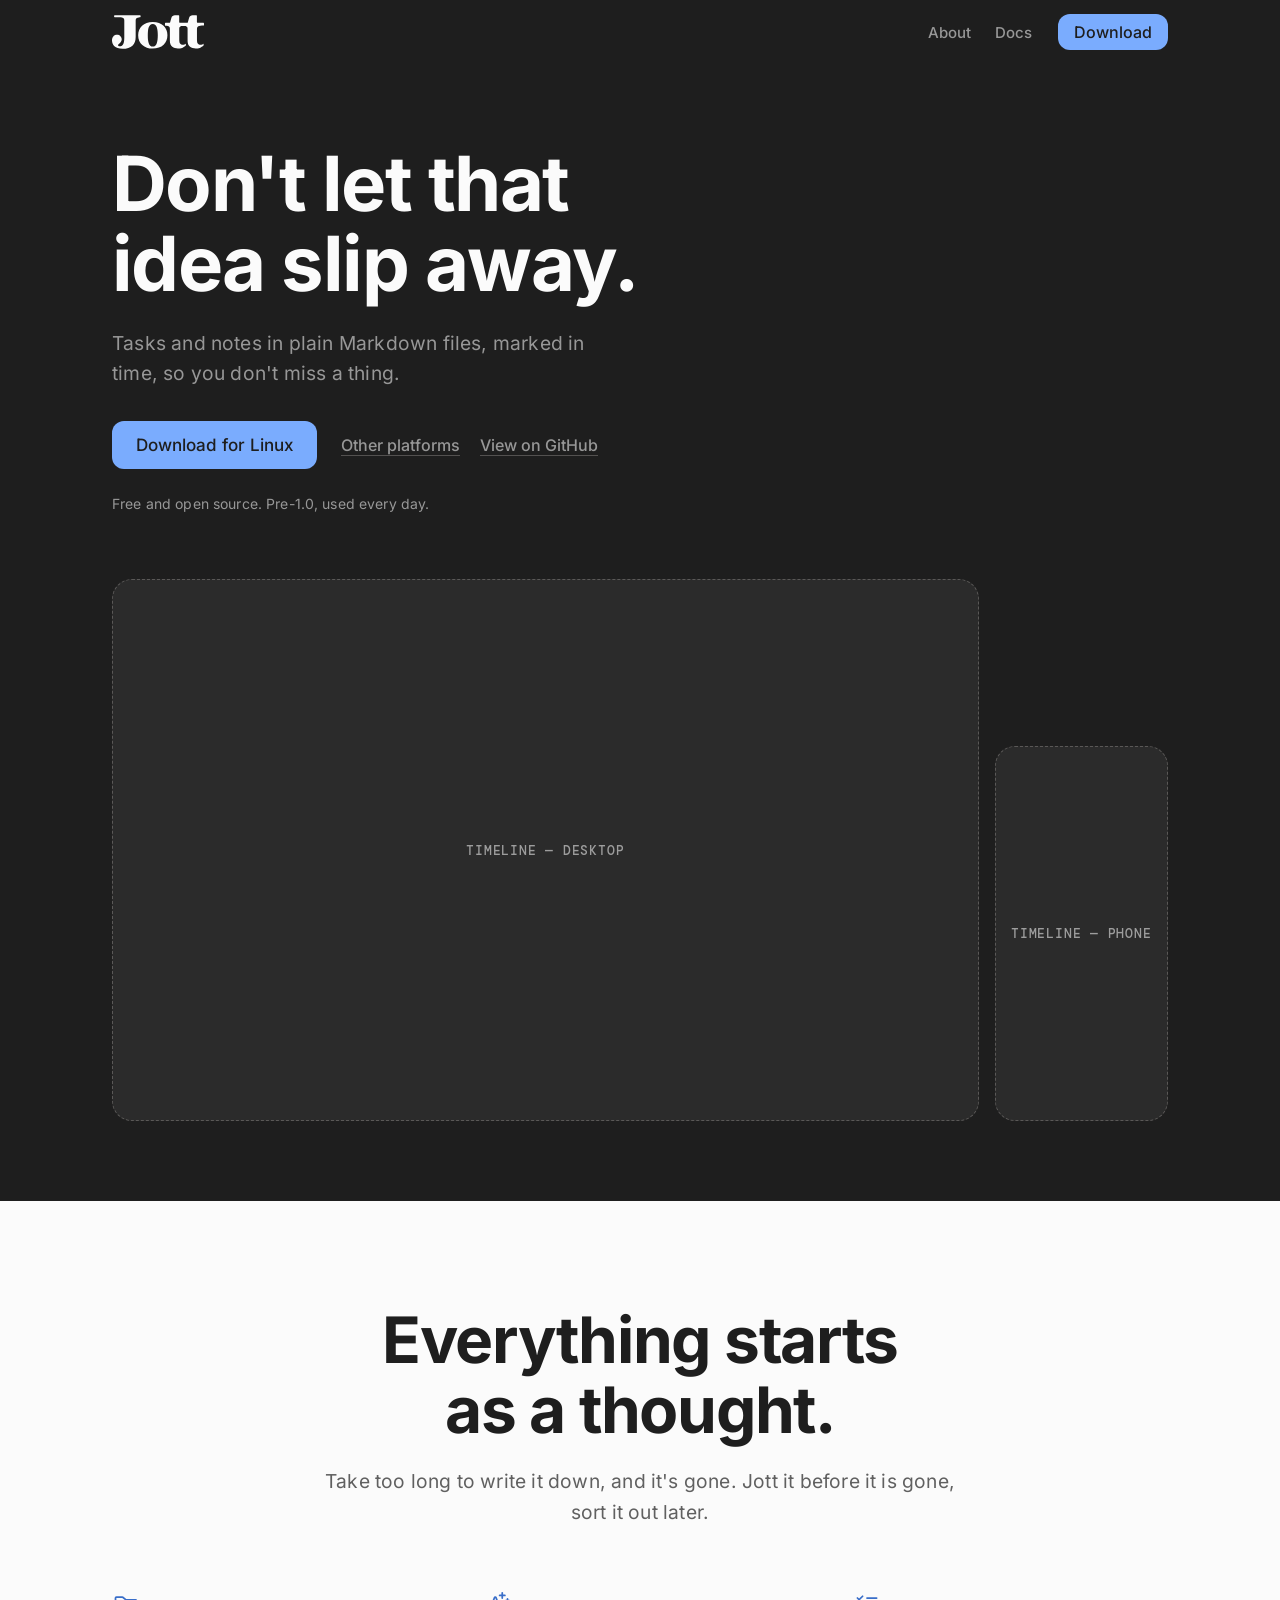
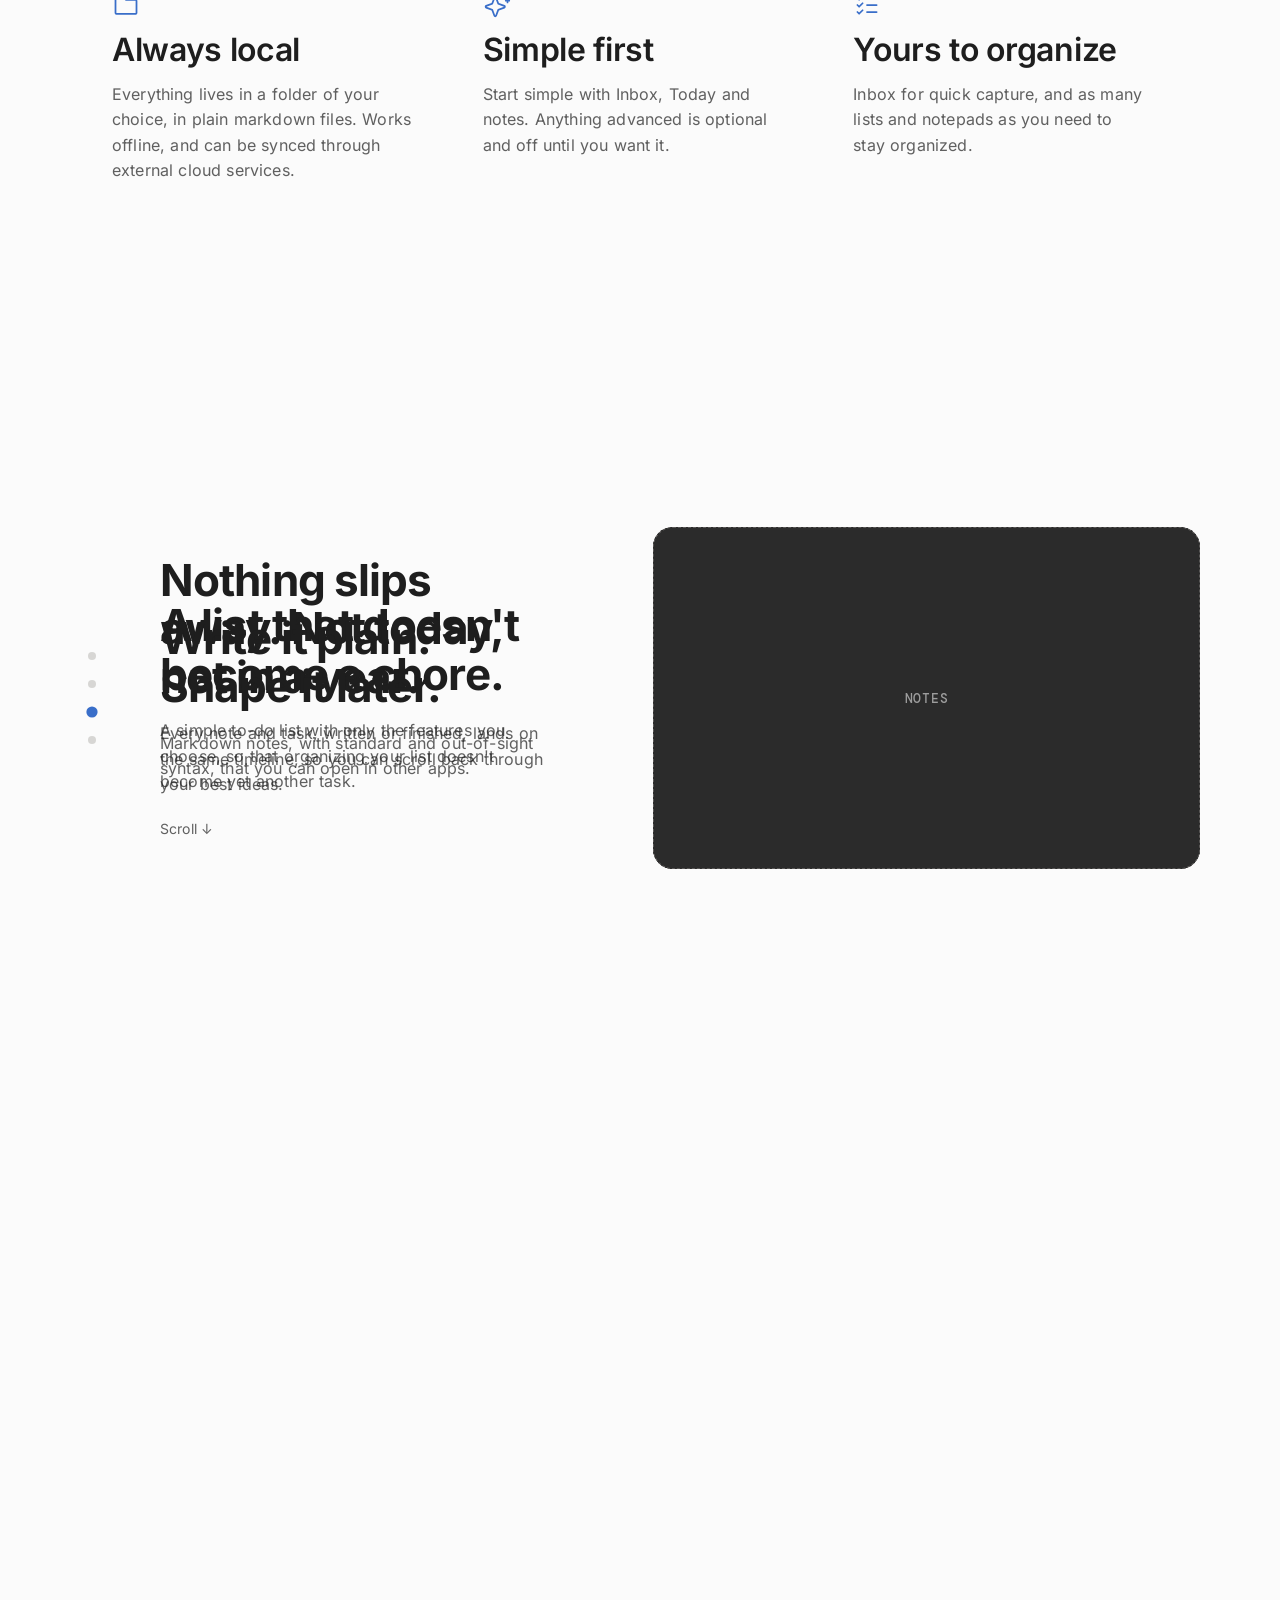
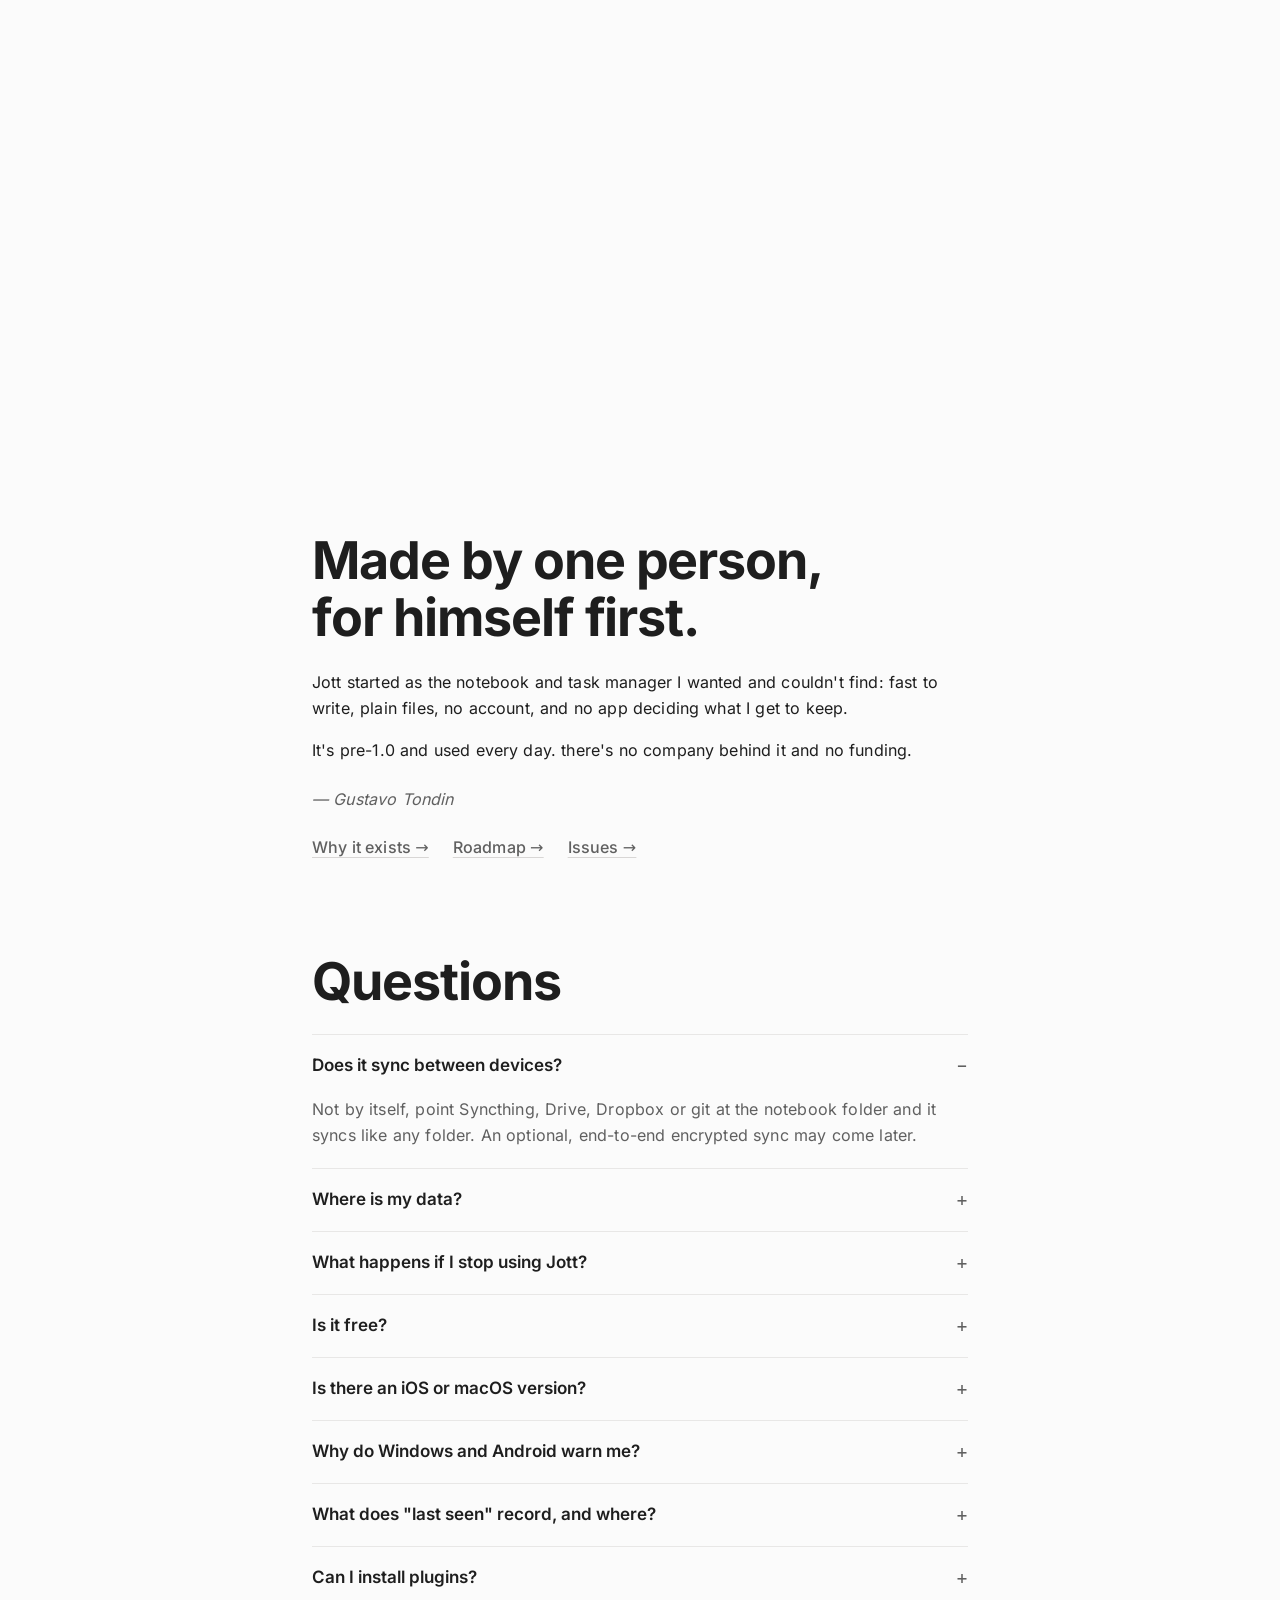
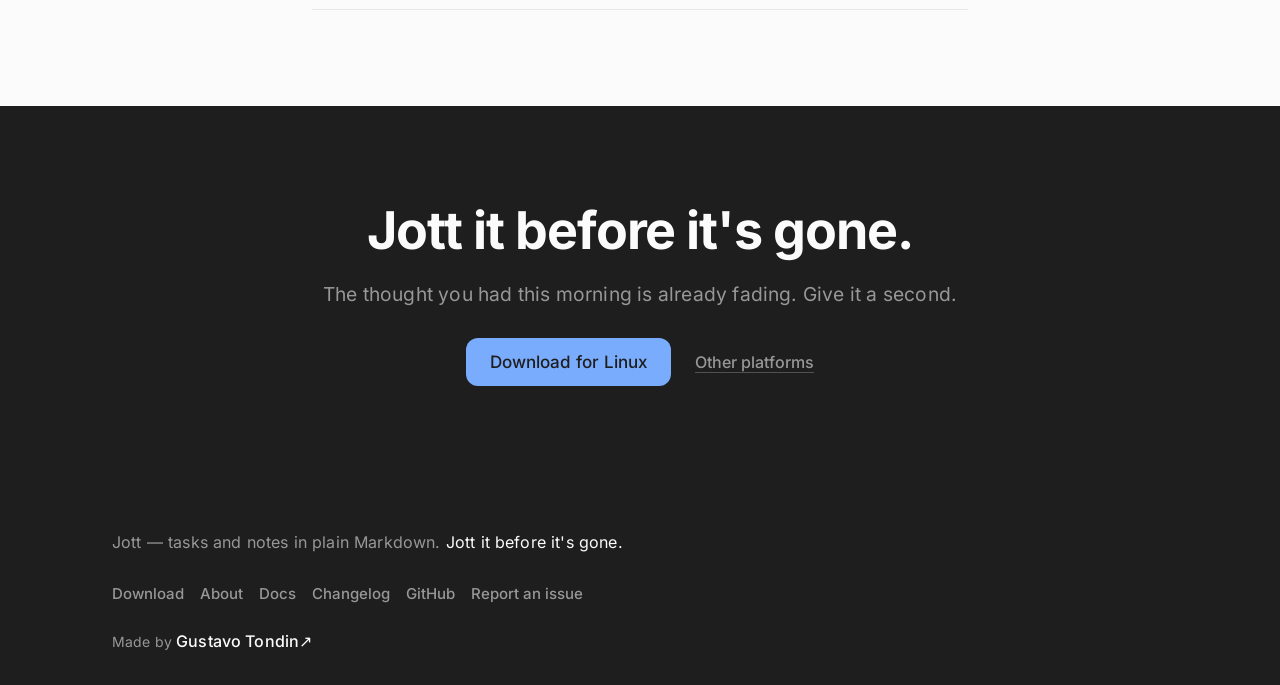
==== commit 852e3e0e: "refactor(tour): pin nativo no lugar do scroller aninhado com snap O scroller aninhado travava: a rod" ====
--- a/index.html
+++ b/index.html
@@ -75,43 +75,54 @@
       </div>
     </section>
 
-    <!-- the tour — one nested scroller, four panels, one figure that stays put -->
-    <section class="tour" id="tour" aria-label="A closer look" tabindex="0" data-region="canvas">
-      <ol class="tour__dots">
-        <li><a class="tour__dot is-active" href="#tour-timeline" aria-current="true"><span class="sr-only">Timeline</span></a></li>
-        <li><a class="tour__dot" href="#tour-tasks"><span class="sr-only">Tasks</span></a></li>
-        <li><a class="tour__dot" href="#tour-notes"><span class="sr-only">Notes</span></a></li>
-        <li><a class="tour__dot" href="#tour-expand"><span class="sr-only">Expandable</span></a></li>
-      </ol>
-
-      <div class="tour__track">
-        <article class="tour__panel is-active" id="tour-timeline">
-          <h2 class="tour__title">Nothing slips away. Not today, not in a year.</h2>
-          <p class="tour__text">Every note and task, written or finished, lands on the same timeline, so you can scroll back through your best ideas.</p>
-          <p class="tour__hint" aria-hidden="true">Scroll ↓</p>
-        </article>
-        <article class="tour__panel" id="tour-tasks">
-          <h2 class="tour__title">A list that doesn't become a chore.</h2>
-          <p class="tour__text">A simple to-do list with only the features you choose, so that organizing your list doesn't become yet another task.</p>
-        </article>
-        <article class="tour__panel" id="tour-notes">
-          <h2 class="tour__title">Write it plain. Shape it later.</h2>
-          <p class="tour__text">Markdown notes, with standard and out-of-sight syntax, that you can open in other apps.</p>
-        </article>
-        <article class="tour__panel" id="tour-expand">
-          <h2 class="tour__title">That feature you were looking for? It's here.</h2>
-          <p class="tour__text">Jott starts with the basics and keeps the rest behind switches: reminders, subtasks, attachments, etc. Turn one on the day you need it.</p>
-          <a class="btn btn--primary tour__cta" href="download.html" data-os-cta><span data-os-label>Download</span></a>
-        </article>
-      </div>
-
-      <!-- placeholder frames: replaced by the real screenshots in stage 4 -->
-      <figure class="tour__figure" data-region="chrome" aria-hidden="true">
-        <div class="shot tour__shot is-active"><span class="shot__label label">Timeline</span></div>
-        <div class="shot tour__shot"><span class="shot__label label">Tasks</span></div>
-        <div class="shot tour__shot"><span class="shot__label label">Notes</span></div>
-        <div class="shot tour__shot"><span class="shot__label label">Native functions</span></div>
-      </figure>
+    <!-- the tour: four scroll steps drive one pinned stage. No nested
+         scroller and no snap — the page keeps its own scroll the whole way -->
+    <section class="tour" id="tour" aria-label="A closer look" data-region="canvas">
+      <!-- the scroll length: one empty step per panel, stacked under the stage -->
+      <div class="tour__steps" aria-hidden="true">
+        <div class="tour__step" id="tour-timeline"></div>
+        <div class="tour__step" id="tour-tasks"></div>
+        <div class="tour__step" id="tour-notes"></div>
+        <div class="tour__step" id="tour-expand"></div>
+      </div>
+
+      <div class="tour__stage">
+        <ol class="tour__dots">
+          <li><a class="tour__dot is-active" href="#tour-timeline" aria-current="true"><span class="sr-only">Timeline</span></a></li>
+          <li><a class="tour__dot" href="#tour-tasks"><span class="sr-only">Tasks</span></a></li>
+          <li><a class="tour__dot" href="#tour-notes"><span class="sr-only">Notes</span></a></li>
+          <li><a class="tour__dot" href="#tour-expand"><span class="sr-only">Expandable</span></a></li>
+        </ol>
+
+        <div class="tour__panels">
+          <article class="tour__panel is-active">
+            <h2 class="tour__title">Nothing slips away. Not today, not in a year.</h2>
+            <p class="tour__text">Every note and task, written or finished, lands on the same timeline, so you can scroll back through your best ideas.</p>
+            <p class="tour__hint" aria-hidden="true">Scroll ↓</p>
+          </article>
+          <article class="tour__panel">
+            <h2 class="tour__title">A list that doesn't become a chore.</h2>
+            <p class="tour__text">A simple to-do list with only the features you choose, so that organizing your list doesn't become yet another task.</p>
+          </article>
+          <article class="tour__panel">
+            <h2 class="tour__title">Write it plain. Shape it later.</h2>
+            <p class="tour__text">Markdown notes, with standard and out-of-sight syntax, that you can open in other apps.</p>
+          </article>
+          <article class="tour__panel">
+            <h2 class="tour__title">That feature you were looking for? It's here.</h2>
+            <p class="tour__text">Jott starts with the basics and keeps the rest behind switches: reminders, subtasks, attachments, etc. Turn one on the day you need it.</p>
+            <a class="btn btn--primary tour__cta" href="download.html" data-os-cta><span data-os-label>Download</span></a>
+          </article>
+        </div>
+
+        <!-- placeholder frames: replaced by the real screenshots in stage 4 -->
+        <figure class="tour__figure" data-region="chrome" aria-hidden="true">
+          <div class="shot tour__shot is-active"><span class="shot__label label">Timeline</span></div>
+          <div class="shot tour__shot"><span class="shot__label label">Tasks</span></div>
+          <div class="shot tour__shot"><span class="shot__label label">Notes</span></div>
+          <div class="shot tour__shot"><span class="shot__label label">Native functions</span></div>
+        </figure>
+      </div>
     </section>
 
     <!-- the guide — one person, in the first person -->
--- a/css/index.css
+++ b/css/index.css
@@ -715,36 +715,50 @@
     color: var(--ink-muted);
   }
 
-  /* --- the tour: one nested scroller, four panels, one figure that stays put
-     The section snaps into the page (proximity, so the rest of the document
-     never feels it), then the panels snap inside it, then the scroll chains
-     back out on its own — no `contain`, or the reader would be trapped. */
-  html {
-    scroll-snap-type: y proximity;
-  }
-
+  /* --- the tour: four scroll steps drive one pinned stage
+     The steps and the stage share one grid cell: the steps give the section
+     its height, the stage sticks inside it. There is no nested scroller to
+     enter or leave and no snap fighting the wheel — the page scrolls the
+     whole way, and the stage simply holds while the steps go by. */
   .tour {
-    --tour-block: calc(100dvh - var(--header-height));
-
-    display: grid;
-    grid-template-columns: auto minmax(0, 1fr) minmax(0, 1fr);
-    column-gap: clamp(2rem, 5vw, 3.5rem);
-    block-size: var(--tour-block);
-    padding-inline: max(var(--pad-inline), (100% - var(--max-width)) / 2);
-    overflow-y: auto;
-    scroll-snap-type: y mandatory;
-    scroll-snap-align: start;
+    --tour-step: 70dvh;
+    --tour-stage: calc(100dvh - var(--header-height));
+
+    display: grid;
+    grid-template-columns: minmax(0, 1fr);
     background-color: var(--bg);
     color: var(--ink);
   }
+  .tour__steps,
+  .tour__stage {
+    grid-area: 1 / 1;
+  }
+  .tour__steps {
+    display: grid;
+    grid-auto-rows: var(--tour-step);
+    /* the tail the stage needs to unstick: without it the pin would end one
+       stage-height early and the fourth panel would barely be read */
+    padding-block-end: var(--tour-stage);
+  }
+
+  .tour__stage {
+    position: sticky;
+    inset-block-start: var(--header-height);
+    align-self: start;
+    display: grid;
+    /* the figure takes the wider share: it is the argument of this section */
+    grid-template-columns: auto minmax(0, 1fr) minmax(0, 1.25fr);
+    align-items: center;
+    column-gap: clamp(2rem, 5vw, 3.5rem);
+    block-size: var(--tour-stage);
+    padding-block: var(--space-32);
+    padding-inline: max(var(--pad-inline), (100% - var(--max-width)) / 2);
+  }
 
   .tour__dots {
-    position: sticky;
-    inset-block-start: 0;
-    display: grid;
-    align-content: center;
+    display: grid;
+    justify-items: center;
     gap: var(--space-4);
-    block-size: var(--tour-block);
   }
   .tour__dot {
     display: grid;
@@ -768,15 +782,27 @@
     scale: 1.4;
   }
 
+  /* the four texts stack in one cell and cross-fade; a hidden one leaves the
+     tab order too, so nobody tabs into an invisible button */
+  .tour__panels {
+    display: grid;
+  }
   .tour__panel {
+    grid-area: 1 / 1;
     display: grid;
     align-content: center;
     justify-items: start;
     gap: var(--space-20);
-    block-size: var(--tour-block);
-    padding-block: var(--space-32);
-    scroll-snap-align: start;
-    scroll-snap-stop: always;
+    opacity: 0;
+    visibility: hidden;
+    transition:
+      opacity var(--transition-fast),
+      visibility 0s linear 0.2s;
+  }
+  .tour__panel.is-active {
+    opacity: 1;
+    visibility: visible;
+    transition: opacity var(--transition-fast);
   }
   .tour__title {
     font-size: clamp(1.75rem, 3.6vw, 2.75rem);
@@ -796,12 +822,9 @@
 
   /* the figure holds its place and its shape; only the plate inside changes */
   .tour__figure {
-    position: sticky;
-    inset-block-start: 0;
     display: grid;
     align-content: center;
-    block-size: var(--tour-block);
-    padding-block: var(--space-32);
+    block-size: 100%;
   }
   .tour__shot {
     grid-area: 1 / 1;
@@ -899,50 +922,33 @@
    own media query lives next to the block above
    -------------------------------------------------------------------------- */
 @media (max-width: 47.9375rem) {
-  /* 768px — the tour stops being a vertical scroller: the figure goes on
-     top, the four texts run sideways with snap, and the page keeps its own
-     scroll. The hero stage stacks the phone beside a narrower frame. */
+  /* 768px — the stage stacks: figure on top, text under it, dots at the
+     bottom. Same pin, same steps: the page scrolls, nothing is captured. */
   @layer overrides {
     .tour {
-      display: grid;
+      --tour-step: 65dvh;
+    }
+    .tour__stage {
       grid-template-columns: minmax(0, 1fr);
-      grid-template-rows: auto auto auto;
+      grid-template-rows: auto minmax(0, 1fr) auto;
       row-gap: var(--space-24);
-      block-size: auto;
-      padding-block: clamp(3rem, 8vw, 4rem);
-      overflow: visible;
-      scroll-snap-type: none;
+      padding-block: var(--space-24);
     }
     .tour__figure {
-      position: static;
       order: -1;
       block-size: auto;
-      padding-block: 0;
-    }
-    .tour__track {
-      display: flex;
-      overflow-x: auto;
-      scroll-snap-type: x mandatory;
-      scrollbar-width: none;
-    }
-    .tour__track::-webkit-scrollbar {
-      display: none;
     }
     .tour__panel {
-      flex: 0 0 100%;
-      block-size: auto;
-      padding-block: 0;
-      scroll-snap-align: start;
+      align-content: start;
+      gap: var(--space-16);
     }
     .tour__hint {
       display: none;
     }
     .tour__dots {
-      position: static;
       order: 1;
-      display: flex;
+      grid-auto-flow: column;
       justify-content: center;
-      block-size: auto;
     }
     .tour__dot {
       inline-size: 2.75rem;
@@ -991,6 +997,7 @@
 @media (prefers-reduced-motion: reduce) {
   /* the tour changes plate without a fade; nothing else moves anyway */
   @layer overrides {
+    .tour__panel,
     .tour__shot,
     .tour__dot::before {
       transition: none;
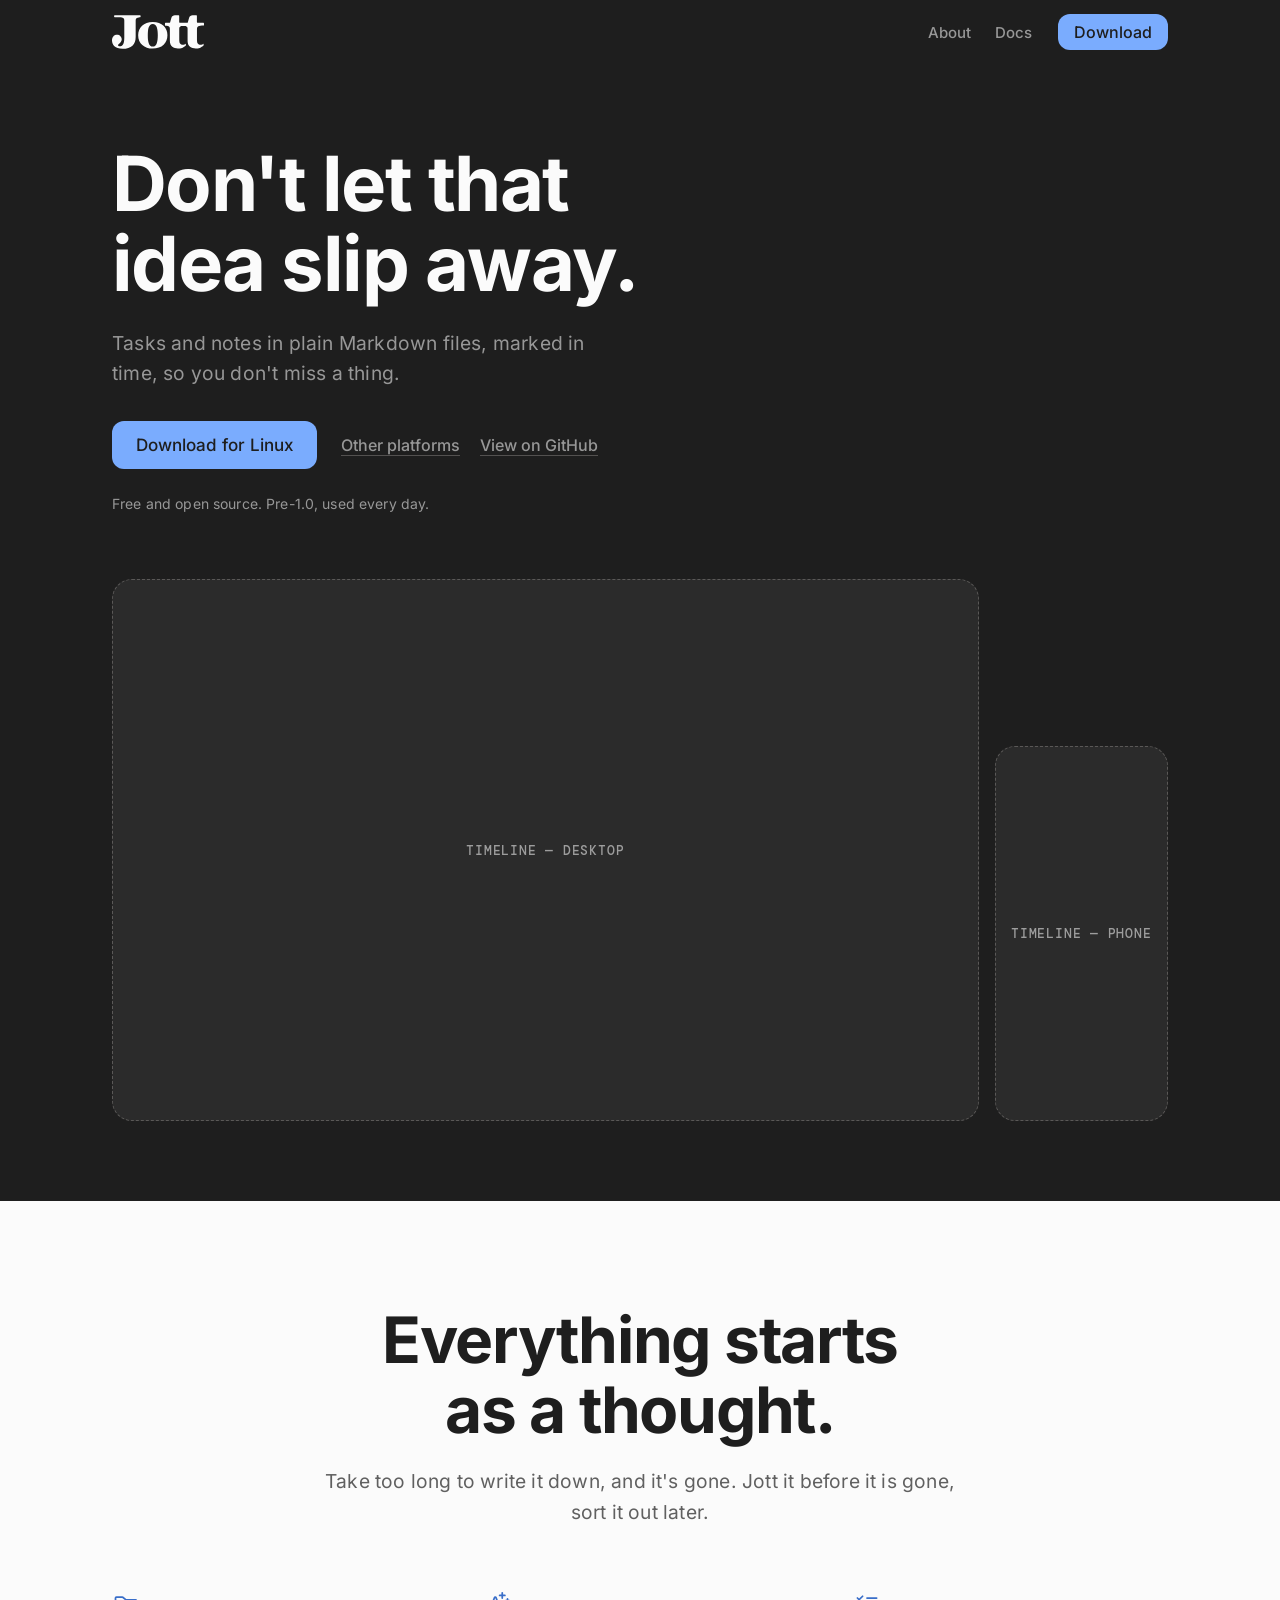
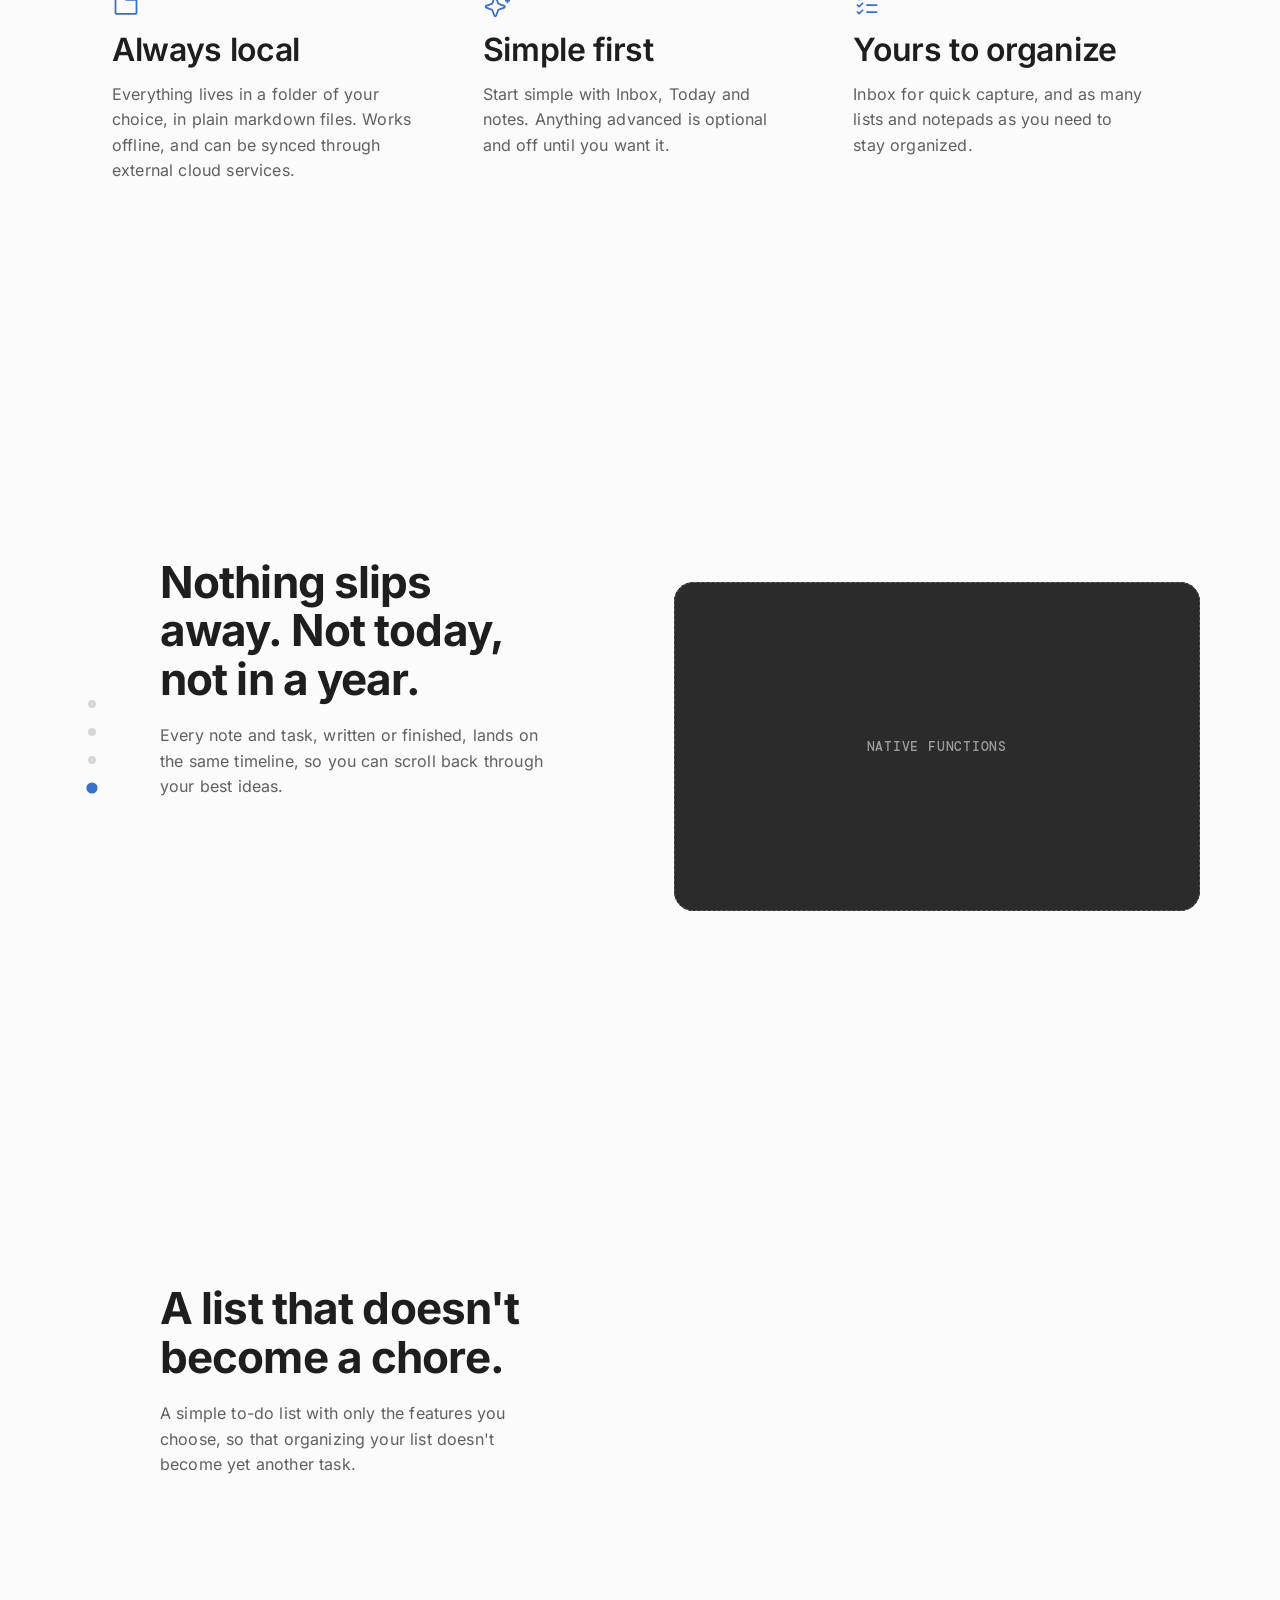
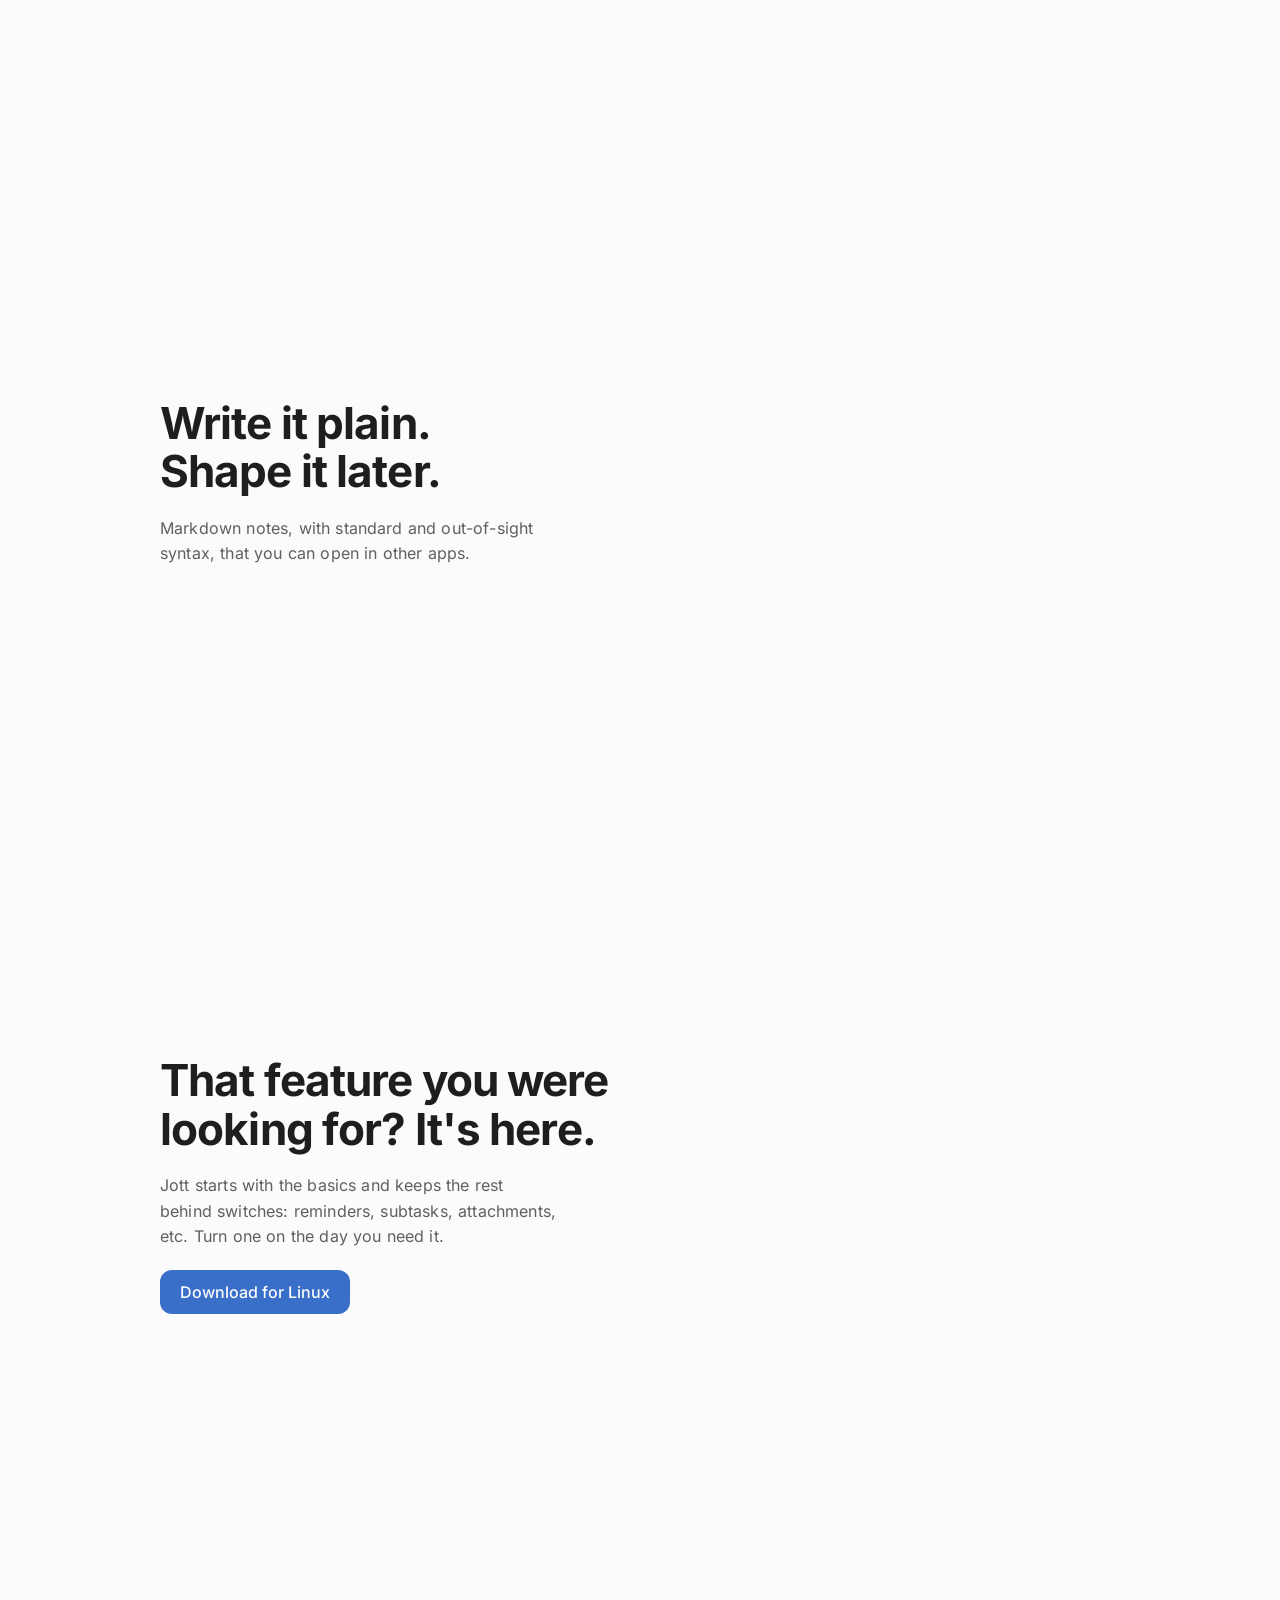
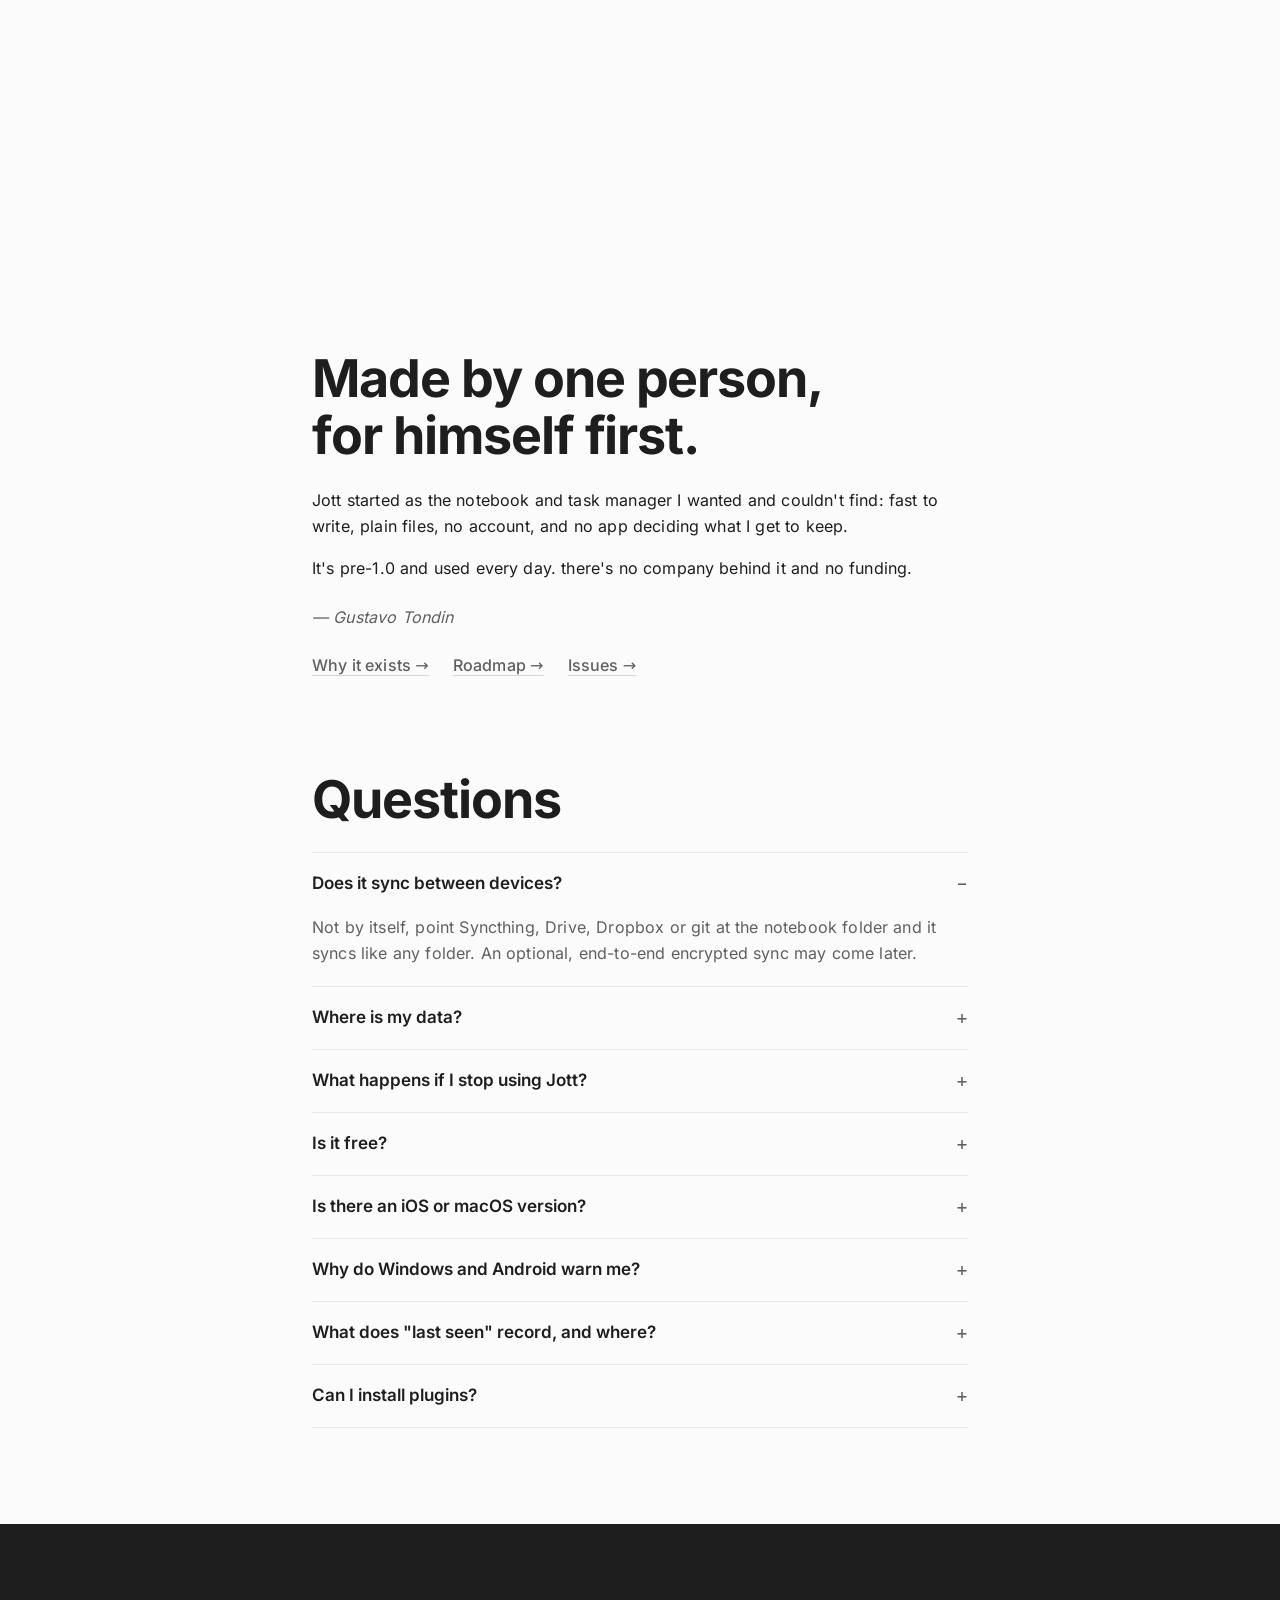
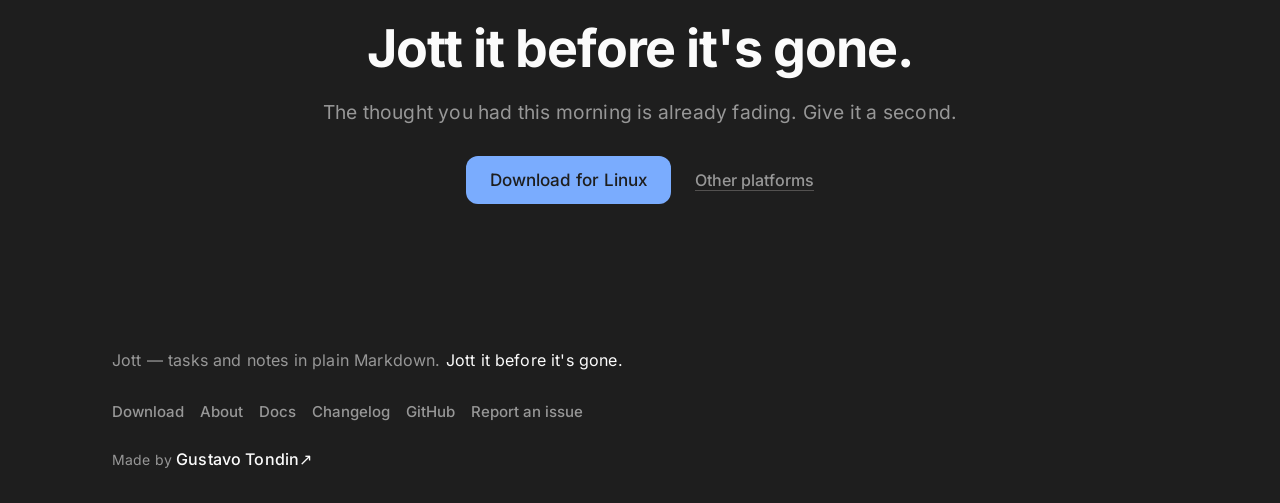
==== commit dcee3b39: "refactor(tour): texto rolando livre, só a figura fixa Prender o palco inteiro fazia a página parecer" ====
--- a/index.html
+++ b/index.html
@@ -75,54 +75,43 @@
       </div>
     </section>
 
-    <!-- the tour: four scroll steps drive one pinned stage. No nested
-         scroller and no snap — the page keeps its own scroll the whole way -->
+    <!-- the tour: the text column scrolls with the page, only the figure
+         stays — it swaps plates as each panel comes up beside it -->
     <section class="tour" id="tour" aria-label="A closer look" data-region="canvas">
-      <!-- the scroll length: one empty step per panel, stacked under the stage -->
-      <div class="tour__steps" aria-hidden="true">
-        <div class="tour__step" id="tour-timeline"></div>
-        <div class="tour__step" id="tour-tasks"></div>
-        <div class="tour__step" id="tour-notes"></div>
-        <div class="tour__step" id="tour-expand"></div>
-      </div>
-
-      <div class="tour__stage">
-        <ol class="tour__dots">
-          <li><a class="tour__dot is-active" href="#tour-timeline" aria-current="true"><span class="sr-only">Timeline</span></a></li>
-          <li><a class="tour__dot" href="#tour-tasks"><span class="sr-only">Tasks</span></a></li>
-          <li><a class="tour__dot" href="#tour-notes"><span class="sr-only">Notes</span></a></li>
-          <li><a class="tour__dot" href="#tour-expand"><span class="sr-only">Expandable</span></a></li>
-        </ol>
-
-        <div class="tour__panels">
-          <article class="tour__panel is-active">
-            <h2 class="tour__title">Nothing slips away. Not today, not in a year.</h2>
-            <p class="tour__text">Every note and task, written or finished, lands on the same timeline, so you can scroll back through your best ideas.</p>
-            <p class="tour__hint" aria-hidden="true">Scroll ↓</p>
-          </article>
-          <article class="tour__panel">
-            <h2 class="tour__title">A list that doesn't become a chore.</h2>
-            <p class="tour__text">A simple to-do list with only the features you choose, so that organizing your list doesn't become yet another task.</p>
-          </article>
-          <article class="tour__panel">
-            <h2 class="tour__title">Write it plain. Shape it later.</h2>
-            <p class="tour__text">Markdown notes, with standard and out-of-sight syntax, that you can open in other apps.</p>
-          </article>
-          <article class="tour__panel">
-            <h2 class="tour__title">That feature you were looking for? It's here.</h2>
-            <p class="tour__text">Jott starts with the basics and keeps the rest behind switches: reminders, subtasks, attachments, etc. Turn one on the day you need it.</p>
-            <a class="btn btn--primary tour__cta" href="download.html" data-os-cta><span data-os-label>Download</span></a>
-          </article>
-        </div>
-
-        <!-- placeholder frames: replaced by the real screenshots in stage 4 -->
-        <figure class="tour__figure" data-region="chrome" aria-hidden="true">
-          <div class="shot tour__shot is-active"><span class="shot__label label">Timeline</span></div>
-          <div class="shot tour__shot"><span class="shot__label label">Tasks</span></div>
-          <div class="shot tour__shot"><span class="shot__label label">Notes</span></div>
-          <div class="shot tour__shot"><span class="shot__label label">Native functions</span></div>
-        </figure>
-      </div>
+      <ol class="tour__dots">
+        <li><a class="tour__dot is-active" href="#tour-timeline" aria-current="true"><span class="sr-only">Timeline</span></a></li>
+        <li><a class="tour__dot" href="#tour-tasks"><span class="sr-only">Tasks</span></a></li>
+        <li><a class="tour__dot" href="#tour-notes"><span class="sr-only">Notes</span></a></li>
+        <li><a class="tour__dot" href="#tour-expand"><span class="sr-only">Expandable</span></a></li>
+      </ol>
+
+      <div class="tour__track">
+        <article class="tour__panel" id="tour-timeline">
+          <h2 class="tour__title">Nothing slips away. Not today, not in a year.</h2>
+          <p class="tour__text">Every note and task, written or finished, lands on the same timeline, so you can scroll back through your best ideas.</p>
+        </article>
+        <article class="tour__panel" id="tour-tasks">
+          <h2 class="tour__title">A list that doesn't become a chore.</h2>
+          <p class="tour__text">A simple to-do list with only the features you choose, so that organizing your list doesn't become yet another task.</p>
+        </article>
+        <article class="tour__panel" id="tour-notes">
+          <h2 class="tour__title">Write it plain. Shape it later.</h2>
+          <p class="tour__text">Markdown notes, with standard and out-of-sight syntax, that you can open in other apps.</p>
+        </article>
+        <article class="tour__panel" id="tour-expand">
+          <h2 class="tour__title">That feature you were looking for? It's here.</h2>
+          <p class="tour__text">Jott starts with the basics and keeps the rest behind switches: reminders, subtasks, attachments, etc. Turn one on the day you need it.</p>
+          <a class="btn btn--primary tour__cta" href="download.html" data-os-cta><span data-os-label>Download</span></a>
+        </article>
+      </div>
+
+      <!-- placeholder frames: replaced by the real screenshots in stage 4 -->
+      <figure class="tour__figure" data-region="chrome" aria-hidden="true">
+        <div class="shot tour__shot is-active"><span class="shot__label label">Timeline</span></div>
+        <div class="shot tour__shot"><span class="shot__label label">Tasks</span></div>
+        <div class="shot tour__shot"><span class="shot__label label">Notes</span></div>
+        <div class="shot tour__shot"><span class="shot__label label">Native functions</span></div>
+      </figure>
     </section>
 
     <!-- the guide — one person, in the first person -->
--- a/css/index.css
+++ b/css/index.css
@@ -715,50 +715,35 @@
     color: var(--ink-muted);
   }
 
-  /* --- the tour: four scroll steps drive one pinned stage
-     The steps and the stage share one grid cell: the steps give the section
-     its height, the stage sticks inside it. There is no nested scroller to
-     enter or leave and no snap fighting the wheel — the page scrolls the
-     whole way, and the stage simply holds while the steps go by. */
+  /* --- the tour: the text column runs with the page, the figure stays
+     The four texts sit in the normal flow — nothing is captured, nothing
+     is hidden. Only the figure is sticky, and it swaps plates as the panel
+     beside it crosses the middle of the screen. */
   .tour {
-    --tour-step: 70dvh;
-    --tour-stage: calc(100dvh - var(--header-height));
-
-    display: grid;
-    grid-template-columns: minmax(0, 1fr);
+    --tour-panel: 78dvh;
+    --tour-gap: var(--space-48);
+    --tour-ground: var(--bg); /* the section's own ground, readable inside
+                                 the figure, which declares the dark region */
+
+    display: grid;
+    grid-template-columns: auto minmax(0, 1fr) minmax(0, 1.15fr);
+    column-gap: clamp(2rem, 5vw, 3.5rem);
+    padding-block: var(--tour-gap);
+    padding-inline: max(var(--pad-inline), (100% - var(--max-width)) / 2);
     background-color: var(--bg);
     color: var(--ink);
   }
-  .tour__steps,
-  .tour__stage {
-    grid-area: 1 / 1;
-  }
-  .tour__steps {
-    display: grid;
-    grid-auto-rows: var(--tour-step);
-    /* the tail the stage needs to unstick: without it the pin would end one
-       stage-height early and the fourth panel would barely be read */
-    padding-block-end: var(--tour-stage);
-  }
-
-  .tour__stage {
+
+  /* the dots ride along, centred on the screen next to the figure */
+  .tour__dots {
     position: sticky;
     inset-block-start: var(--header-height);
     align-self: start;
     display: grid;
-    /* the figure takes the wider share: it is the argument of this section */
-    grid-template-columns: auto minmax(0, 1fr) minmax(0, 1.25fr);
-    align-items: center;
-    column-gap: clamp(2rem, 5vw, 3.5rem);
-    block-size: var(--tour-stage);
-    padding-block: var(--space-32);
-    padding-inline: max(var(--pad-inline), (100% - var(--max-width)) / 2);
-  }
-
-  .tour__dots {
-    display: grid;
     justify-items: center;
+    align-content: center;
     gap: var(--space-4);
+    block-size: calc(100dvh - var(--header-height));
   }
   .tour__dot {
     display: grid;
@@ -782,27 +767,21 @@
     scale: 1.4;
   }
 
-  /* the four texts stack in one cell and cross-fade; a hidden one leaves the
-     tab order too, so nobody tabs into an invisible button */
-  .tour__panels {
-    display: grid;
-  }
+  /* the tail keeps the figure stuck through the fourth panel: without it the
+     column ends where the figure unsticks, and the last plate leaves the
+     screen while its text is still being read */
+  .tour__track {
+    padding-block-end: 30dvh;
+  }
+
+  /* each panel takes about a screen, its text centred in it — that is what
+     paces the swap, without a single line of scroll maths */
   .tour__panel {
-    grid-area: 1 / 1;
     display: grid;
     align-content: center;
     justify-items: start;
     gap: var(--space-20);
-    opacity: 0;
-    visibility: hidden;
-    transition:
-      opacity var(--transition-fast),
-      visibility 0s linear 0.2s;
-  }
-  .tour__panel.is-active {
-    opacity: 1;
-    visibility: visible;
-    transition: opacity var(--transition-fast);
+    min-block-size: var(--tour-panel);
   }
   .tour__title {
     font-size: clamp(1.75rem, 3.6vw, 2.75rem);
@@ -812,19 +791,18 @@
     max-inline-size: 40ch;
     color: var(--ink-muted);
   }
-  .tour__hint {
-    font-size: 0.875rem;
-    color: var(--ink-muted);
-  }
   .tour__cta {
     --btn-pad: var(--space-12) var(--space-20);
   }
 
   /* the figure holds its place and its shape; only the plate inside changes */
   .tour__figure {
+    position: sticky;
+    inset-block-start: var(--header-height);
+    align-self: start;
     display: grid;
     align-content: center;
-    block-size: 100%;
+    block-size: calc(100dvh - var(--header-height));
   }
   .tour__shot {
     grid-area: 1 / 1;
@@ -922,37 +900,62 @@
    own media query lives next to the block above
    -------------------------------------------------------------------------- */
 @media (max-width: 47.9375rem) {
-  /* 768px — the stage stacks: figure on top, text under it, dots at the
-     bottom. Same pin, same steps: the page scrolls, nothing is captured. */
+  /* 768px — a sticky figure would sit on top of the text on a short screen,
+     and every panel would be read half-hidden. So the section unfolds: the
+     track and the figure become `display: contents`, their children land in
+     one column, and `order` interleaves plate, text, plate, text. No sticky,
+     no crossfade, nothing to cut — the phone just scrolls. */
   @layer overrides {
     .tour {
-      --tour-step: 65dvh;
-    }
-    .tour__stage {
       grid-template-columns: minmax(0, 1fr);
-      grid-template-rows: auto minmax(0, 1fr) auto;
-      row-gap: var(--space-24);
-      padding-block: var(--space-24);
-    }
+      row-gap: var(--space-20);
+      padding-block: var(--space-48);
+    }
+    .tour__track,
     .tour__figure {
-      order: -1;
-      block-size: auto;
+      display: contents;
+    }
+    .tour__dots {
+      display: none;
+    }
+    .tour__shot {
+      grid-area: auto;
+      opacity: 1;
+      margin-block-start: var(--space-32);
+    }
+    .tour__shot:first-child {
+      margin-block-start: 0;
     }
     .tour__panel {
       align-content: start;
       gap: var(--space-16);
-    }
-    .tour__hint {
-      display: none;
-    }
-    .tour__dots {
+      min-block-size: 0;
+    }
+    /* plate, text, plate, text — the figure is written after the track, so
+       the order has to be spelled out */
+    .tour__shot:nth-child(1) {
       order: 1;
-      grid-auto-flow: column;
-      justify-content: center;
-    }
-    .tour__dot {
-      inline-size: 2.75rem;
-      block-size: 2.75rem;
+    }
+    .tour__panel:nth-child(1) {
+      order: 2;
+    }
+    .tour__shot:nth-child(2) {
+      order: 3;
+    }
+    .tour__panel:nth-child(2) {
+      order: 4;
+    }
+    .tour__shot:nth-child(3) {
+      order: 5;
+    }
+    .tour__panel:nth-child(3) {
+      order: 6;
+    }
+    .tour__shot:nth-child(4) {
+      order: 7;
+    }
+    .tour__panel:nth-child(4) {
+      order: 8;
     }
   }
 }
@@ -997,7 +1000,6 @@
 @media (prefers-reduced-motion: reduce) {
   /* the tour changes plate without a fade; nothing else moves anyway */
   @layer overrides {
-    .tour__panel,
     .tour__shot,
     .tour__dot::before {
       transition: none;
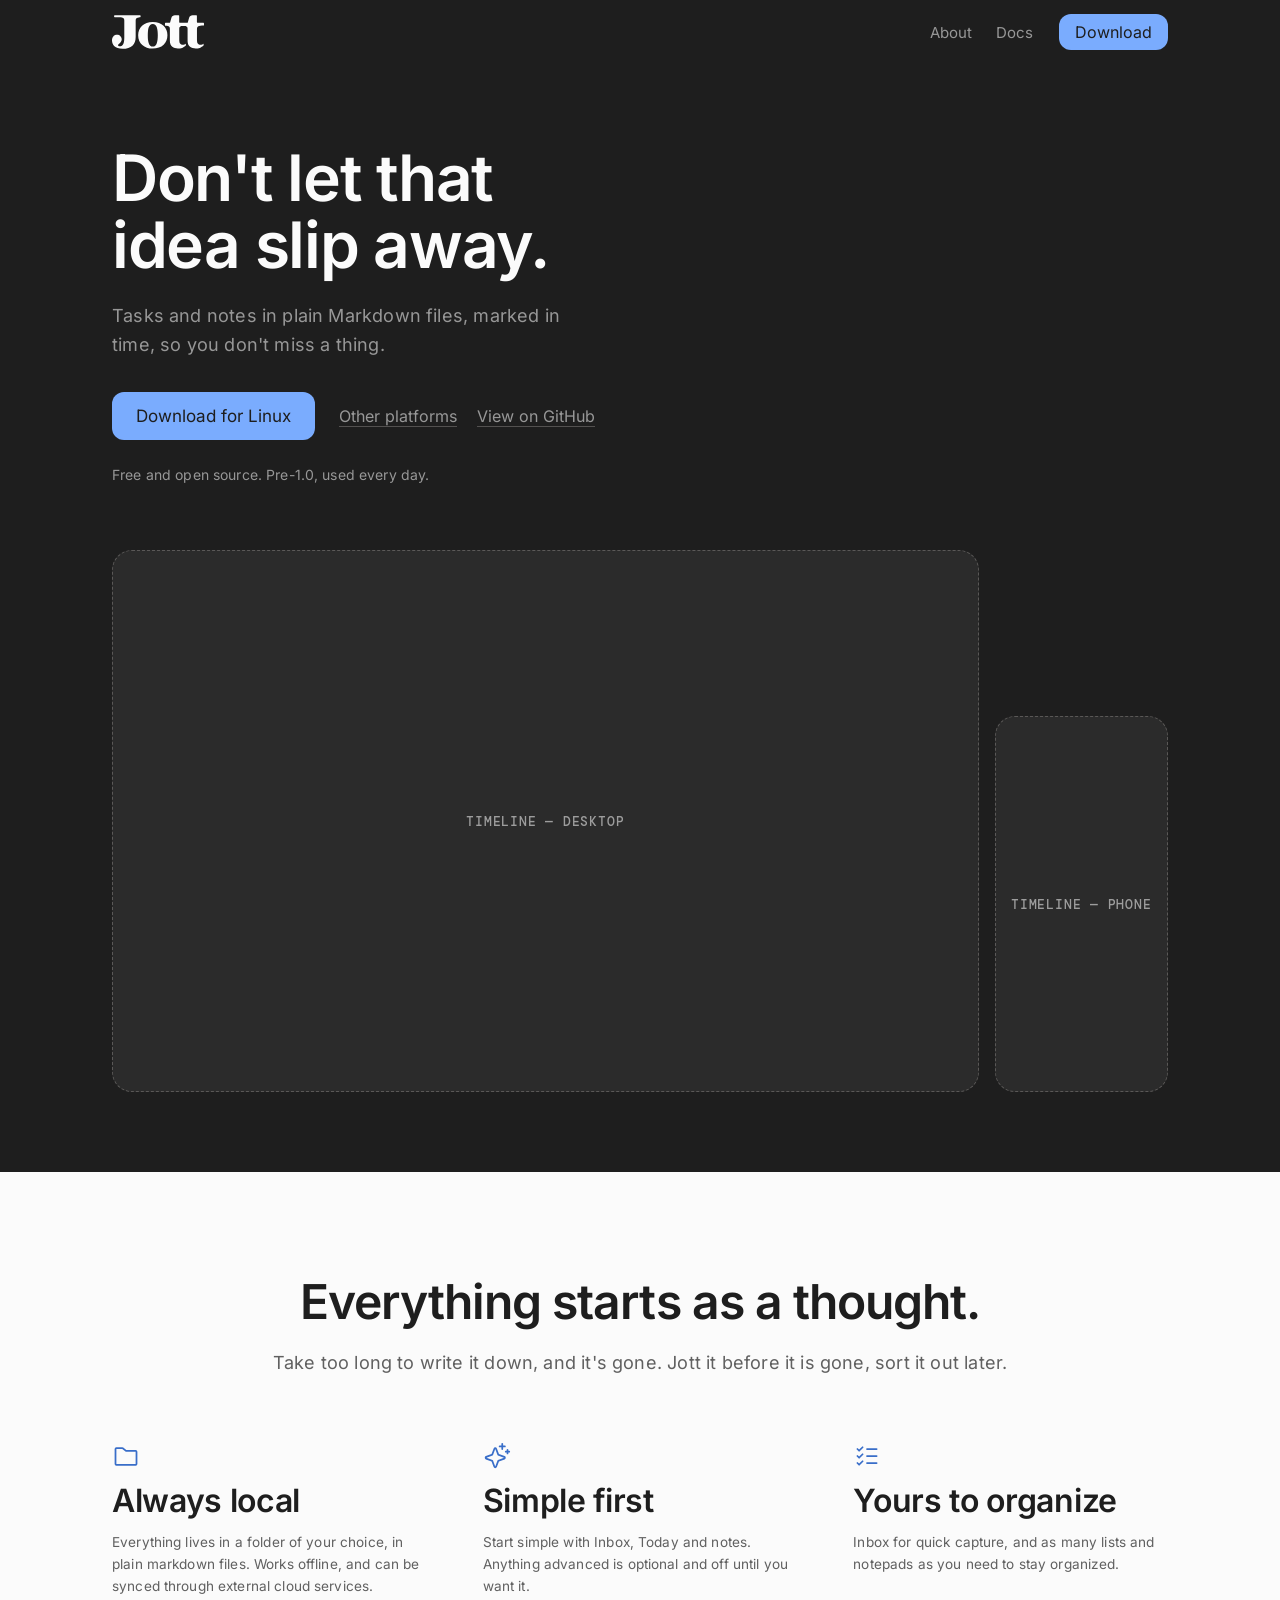
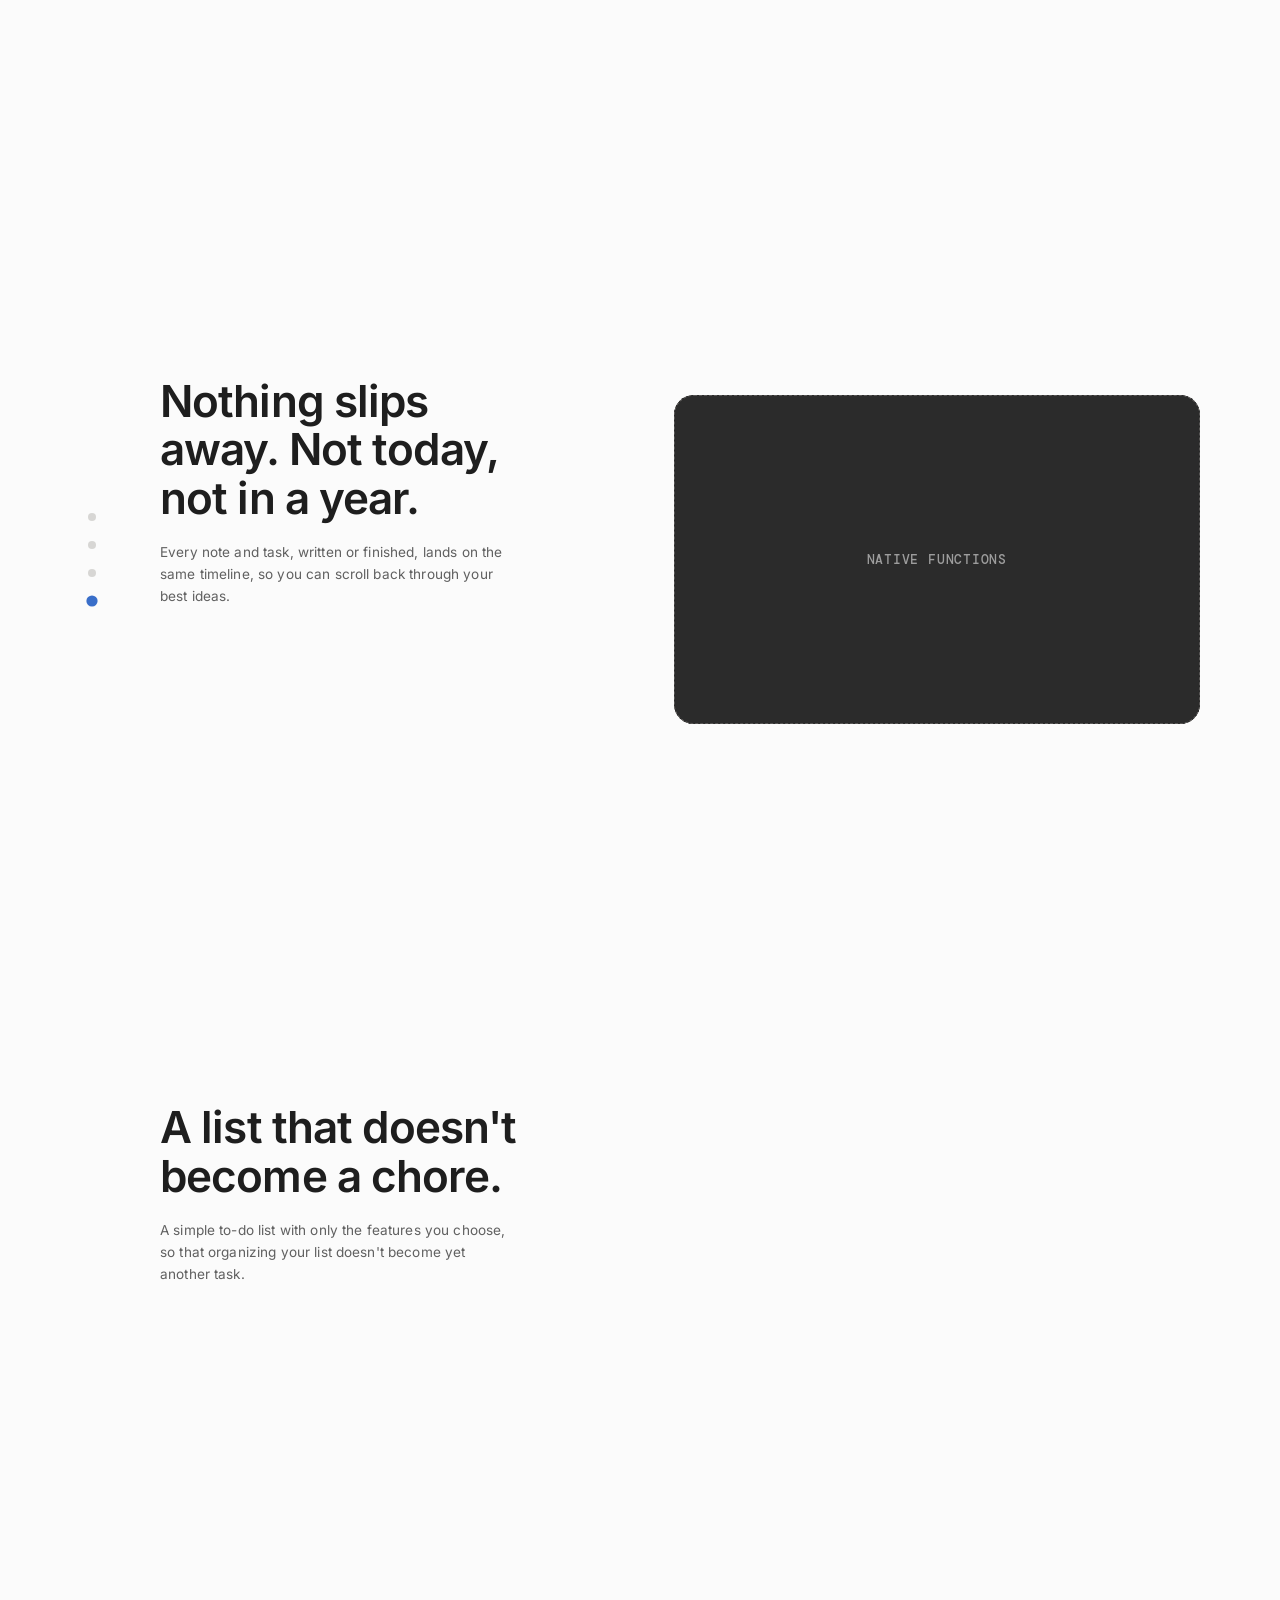
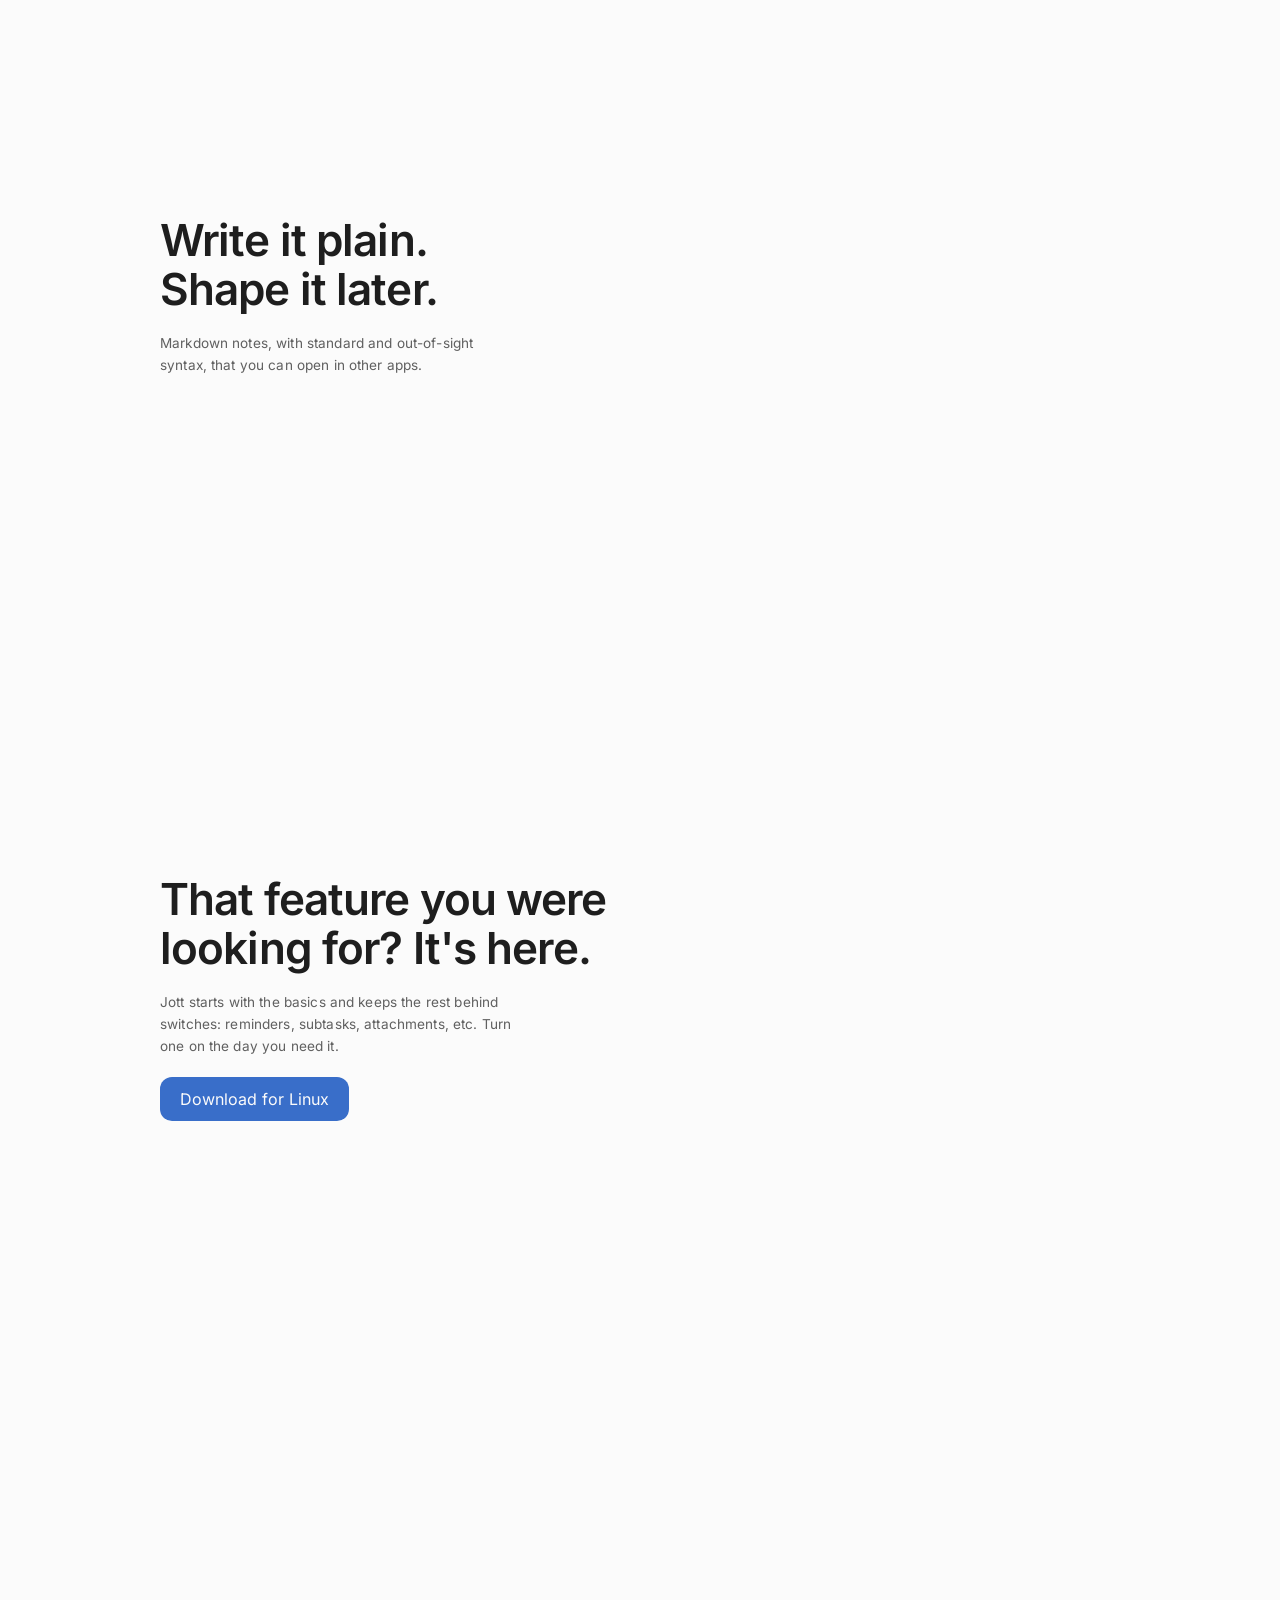
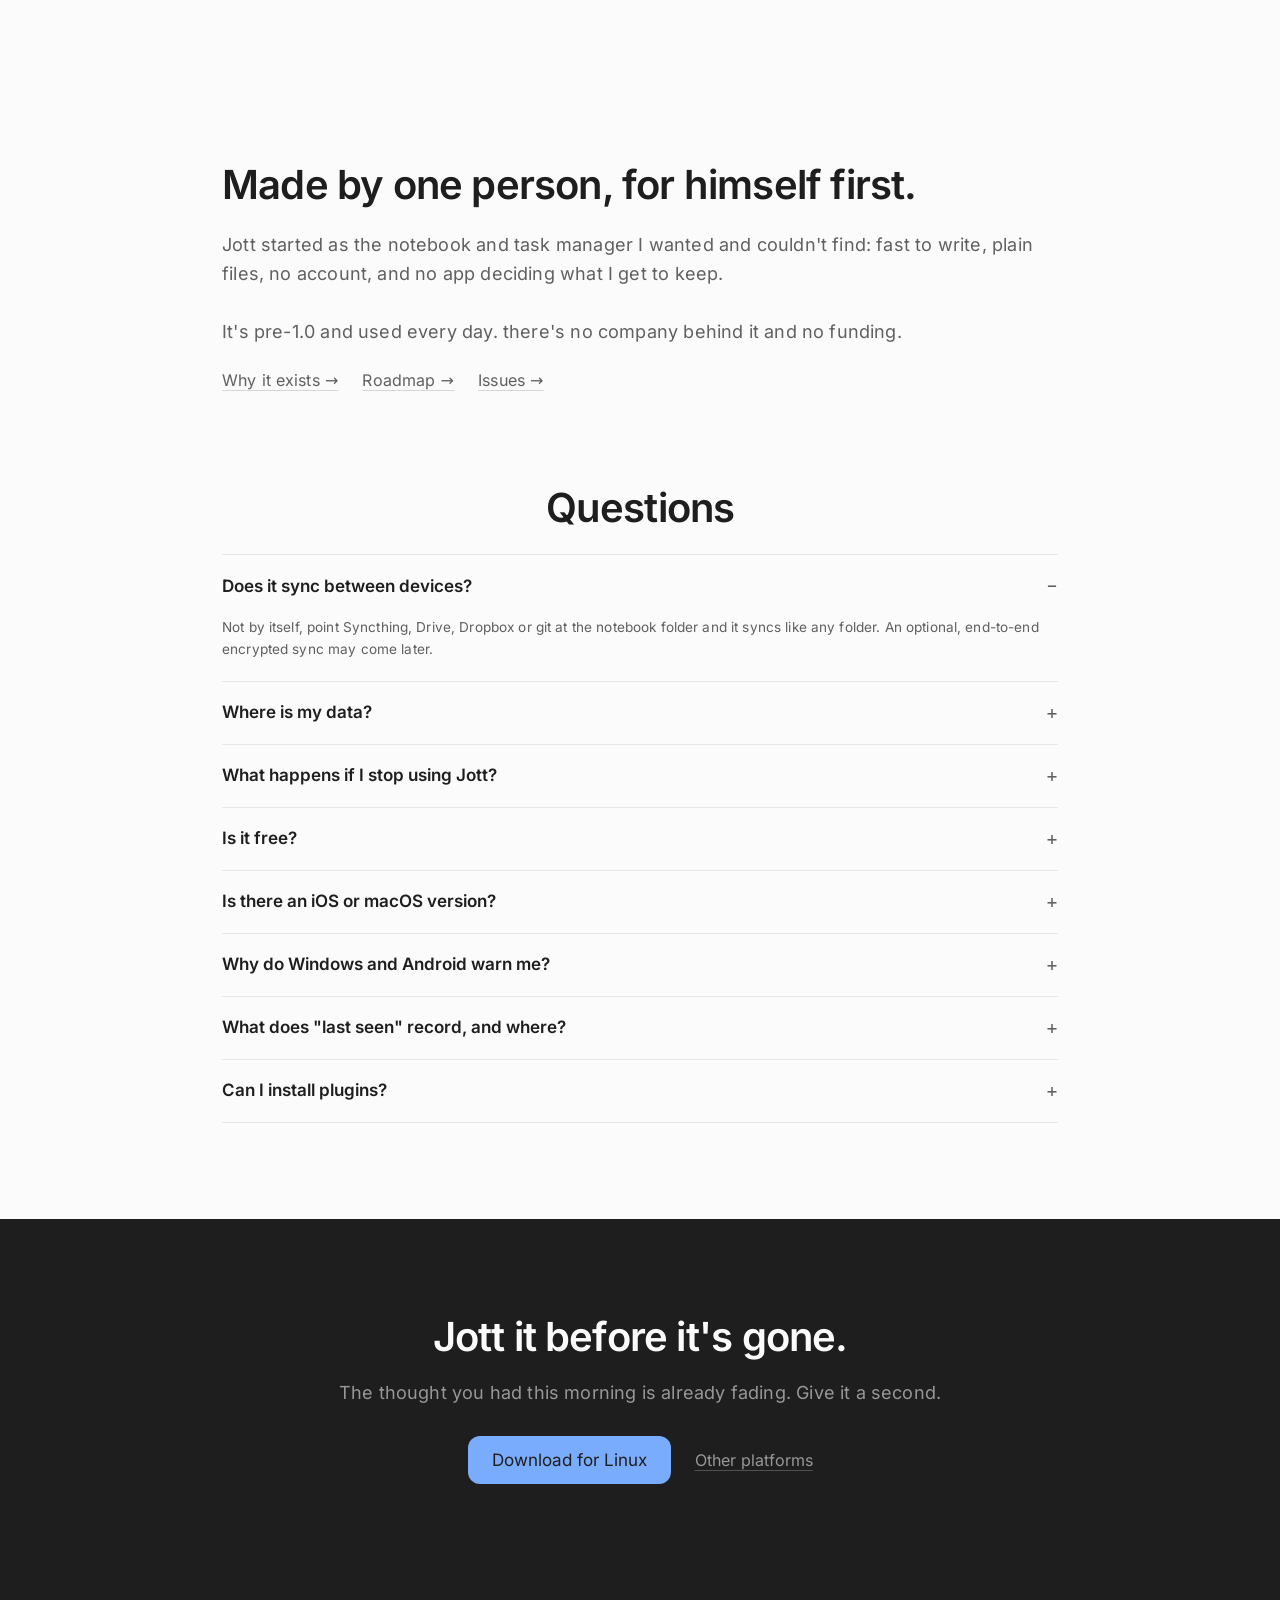
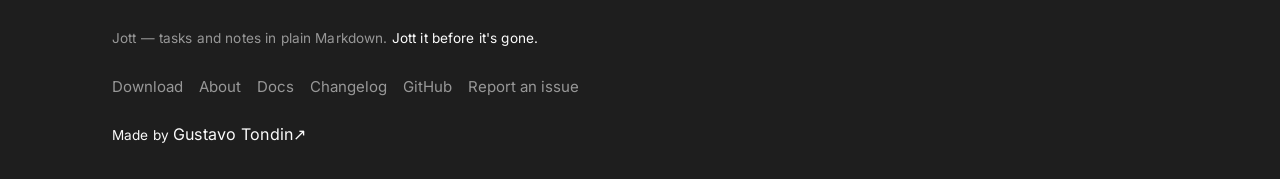
==== commit 317e460f: "feat: páginas internas — download, about, docs, changelog e 404 Copy da proposta v2 (§4 a §8), trans" ====
--- a/index.html
+++ b/index.html
@@ -9,7 +9,8 @@
   <link rel="stylesheet" href="css/index.css">
 </head>
 <body data-region="canvas">
-  <!-- header: single shared block — keep byte-identical across pages -->
+  <!-- header: single shared block — keep byte-identical across pages
+       (only aria-current marks which page you are on) -->
   <header class="header" data-region="chrome">
     <div class="wrap header__inner">
       <a class="header__brand" href="index.html"><span class="sr-only">Jott</span></a>
@@ -118,9 +119,10 @@
     <section class="section guide" data-region="canvas">
       <div class="wrap wrap--prose">
         <h2 class="guide__title">Made by one person, for himself first.</h2>
-        <p class="guide__text">Jott started as the notebook and task manager I wanted and couldn't find: fast to write, plain files, no account, and no app deciding what I get to keep.</p>
-        <p class="guide__text">It's pre-1.0 and used every day. there's no company behind it and no funding.</p>
-        <p class="guide__sign">— Gustavo Tondin</p>
+        <p class="lead">Jott started as the notebook and task manager I wanted and couldn't find: fast to write, plain files, no account, and no app deciding what I get to keep. 
+          <br>
+          <br>
+          It's pre-1.0 and used every day. there's no company behind it and no funding.</p>
         <p class="guide__links">
           <a class="link" href="about.html">Why it exists →</a>
           <a class="link" href="about.html#roadmap">Roadmap →</a>
--- a/css/index.css
+++ b/css/index.css
@@ -131,8 +131,8 @@
 
     /* layout */
     --header-height: 4rem;
-    --max-width: 70rem; /* the content band of a full-width section */
-    --width-prose: 45rem; /* prose column — the same measure as a note in the app */
+    --max-width: 1120px; /* the content band of a full-width section */
+    --width-prose: 900px; /* prose column — the same measure as a note in the app */
     --pad-inline: clamp(1rem, 5vw, 2rem);
 
     /* transitions — named by the intention of the movement */
@@ -353,18 +353,18 @@
   textarea,
   li,
   .body {
-    font: 400 1rem/1.6 var(--font-sans);
+    font: 400 0.85rem / 1.6 var(--font-sans);
     letter-spacing: 0.01em;
   }
 
   h1,
   .h1 {
-    font: 700 clamp(2.75rem, 7vw, 4.75rem) / 1.05 var(--font-sans);
+    font: 600 clamp(2.25rem, 7vw, 4rem) / 1.05 var(--font-sans);
     letter-spacing: -0.02em;
   }
   h2,
   .h2 {
-    font: 700 clamp(2rem, 5vw, 3.25rem) / 1.1 var(--font-sans);
+    font: 600 clamp(1.75rem, 5vw, 2.5rem) / 1.1 var(--font-sans);
     letter-spacing: -0.02em;
   }
   h3,
@@ -381,7 +381,7 @@
   a,
   .link,
   button {
-    font: 500 1rem var(--font-sans);
+    font: 400 1rem var(--font-sans);
   }
 
   /* the label voice — DM Mono, upper case, wide tracking (the app's own) */
@@ -393,7 +393,7 @@
 
   /* the lead under a heading — bigger body, quieter ink */
   .lead {
-    font-size: clamp(1.125rem, 1.5vw, 1.25rem);
+    font-size: clamp(1rem, 1.5vw, 1.125rem);
     color: var(--ink-muted);
   }
 
@@ -578,10 +578,6 @@
   }
   .footer__nav .nav-link {
     --link-pad: var(--space-4) 0;
-  }
-  .footer__made {
-    font-size: 0.875rem;
-    color: var(--ink-muted);
   }
   .footer__made a {
     color: var(--ink);
@@ -609,7 +605,8 @@
 
 /* --------------------------------------------------------------------------
    7. PAGE BLOCKS — hero, stakes, pillars, tour, guide, FAQ, final CTA
-   (stage 2); download table, about prose, docs cards, changelog (stage 3)
+   (stage 2); page head, platform table, promises, docs cards, releases,
+   404 (stage 3)
    -------------------------------------------------------------------------- */
 @layer components {
   /* screenshot frame — the Linux window corner. Until the real captures
@@ -689,7 +686,7 @@
     justify-items: center;
   }
   .stakes__title {
-    font-size: clamp(2.25rem, 6vw, 4rem);
+    font-size: clamp(1.75rem, 6vw, 3rem);
   }
 
   /* the three pillars — the grid's rhythm is the only decoration */
@@ -818,13 +815,9 @@
   .guide__title {
     margin-block-end: var(--space-24);
   }
-  .guide__text + .guide__text {
+  .guide__text{
+    text-wrap: balance;
     margin-block-start: var(--space-16);
-  }
-  .guide__sign {
-    margin-block-start: var(--space-24);
-    font-style: italic;
-    color: var(--ink-muted);
   }
   .guide__links {
     display: flex;
@@ -834,19 +827,25 @@
     font-style: italic;
   }
 
-  /* FAQ — native <details>, no script; the rows are the only structure */
+  /* disclosure — native <details>, no script; the rows are the only
+     structure. The FAQ and the download page's "First run" are the same
+     object, so they share every declaration below. */
   .faq {
     padding-block-start: 0;
   }
   .faq__title {
+    text-align: center;
     margin-block-end: var(--space-24);
   }
+  .disclosure,
   .faq__item {
     border-block-start: 1px solid var(--line-soft);
   }
+  .disclosure:last-child,
   .faq__item:last-child {
     border-block-end: 1px solid var(--line-soft);
   }
+  .disclosure__q,
   .faq__q {
     display: flex;
     align-items: center;
@@ -857,20 +856,28 @@
     cursor: pointer;
     list-style: none;
   }
+  .disclosure__q::-webkit-details-marker,
   .faq__q::-webkit-details-marker {
     display: none;
   }
+  .disclosure__q::after,
   .faq__q::after {
     content: "+";
     font: 400 1.25rem var(--font-mono);
     color: var(--ink-muted);
   }
+  .disclosure[open] .disclosure__q::after,
   .faq__item[open] .faq__q::after {
     content: "–";
   }
+  .disclosure__a,
   .faq__a {
     padding-block-end: var(--space-20);
     color: var(--ink-muted);
+  }
+  /* a disclosure body that carries several steps keeps them apart */
+  .disclosure__a > * + * {
+    margin-block-start: var(--space-12);
   }
 
   /* final CTA — the hero's mirror, no image, the gap opened one last time */
@@ -892,14 +899,272 @@
     --btn-pad: var(--space-14) var(--space-24);
     font-size: 1.0625rem;
   }
+
+  /* --- page head: the band every inner page opens with ------------------ */
+  .page-head {
+    padding-block: clamp(3rem, 7vw, 4.5rem) clamp(2rem, 5vw, 3rem);
+  }
+  .page-head__inner {
+    display: grid;
+    justify-items: start;
+    gap: var(--space-20);
+  }
+  .page-head__lead {
+    max-inline-size: 52ch;
+  }
+  .page-head__meta {
+    display: flex;
+    flex-wrap: wrap;
+    align-items: baseline;
+    gap: var(--space-8) var(--space-16);
+    color: var(--ink-muted);
+  }
+  .page-head__version {
+    color: var(--ink);
+  }
+  .page-head__actions {
+    display: flex;
+    flex-wrap: wrap;
+    align-items: center;
+    gap: var(--space-16) var(--space-24);
+    margin-block-start: var(--space-8);
+  }
+  .page-head__actions .btn {
+    --btn-pad: var(--space-14) var(--space-24);
+    font-size: 1.0625rem;
+  }
+
+  /* the in-page anchors of a long page, in a quiet row under the lead */
+  .subnav {
+    display: flex;
+    flex-wrap: wrap;
+    gap: var(--space-4) var(--space-12);
+  }
+
+  /* --- table: the platform rows. Under 768 each row becomes a stacked
+     card, the head cells reappearing as labels through data-th. --------- */
+  .table {
+    text-align: start;
+  }
+  .table th,
+  .table td {
+    padding-block: var(--space-16);
+    padding-inline-end: var(--space-24);
+    text-align: start;
+    vertical-align: baseline;
+    border-block-end: 1px solid var(--line-soft);
+  }
+  .table th:last-child,
+  .table td:last-child {
+    padding-inline-end: 0;
+  }
+  .table thead th {
+    font: 500 0.8125rem var(--font-mono);
+    text-transform: uppercase;
+    letter-spacing: 0.06em;
+    color: var(--ink-muted);
+  }
+  /* a row header is a platform on the download page and a whole sentence on
+     the roadmap — so it wraps; only the file cell is kept on one line */
+  .table tbody th {
+    font: 600 0.9375rem/1.4 var(--font-sans);
+    text-wrap: pretty;
+  }
+  .table__note {
+    color: var(--ink-muted);
+  }
+  /* the file cell: a mono link that says what it is before where it goes */
+  .table__file {
+    font: 500 0.875rem var(--font-mono);
+    white-space: nowrap;
+  }
+
+  /* --- promises: the seven, numbered like an agreement ------------------ */
+  .promises {
+    display: grid;
+    gap: var(--space-28);
+    margin-block-start: var(--space-32);
+    counter-reset: promise;
+  }
+  .promise {
+    display: grid;
+    grid-template-columns: 2.25rem minmax(0, 1fr);
+    align-items: baseline;
+    gap: var(--space-6) var(--space-8);
+    counter-increment: promise;
+  }
+  .promise::before {
+    content: counter(promise, decimal-leading-zero);
+    grid-row: 1 / 3;
+    font: 500 0.8125rem var(--font-mono);
+    color: var(--accent);
+  }
+  .promise__title {
+    font: 600 1.0625rem/1.4 var(--font-sans);
+  }
+  .promise__text {
+    color: var(--ink-muted);
+  }
+
+  /* --- cards: the documentation index. The first one spans the row —
+     the file format is the destination of the whole site's transitional
+     call, so it gets the width. ----------------------------------------- */
+  /* 17rem, not 15: at the full measure that lands three across, so the five
+     cards under the lead read 3 + 2 instead of 4 and an orphan */
+  .cards {
+    display: grid;
+    grid-template-columns: repeat(auto-fit, minmax(17rem, 1fr));
+    gap: var(--space-20);
+  }
+  .card {
+    display: grid;
+    align-content: start;
+    gap: var(--space-10);
+    padding: var(--space-24);
+    border: 1px solid var(--line-soft);
+    border-radius: var(--radius-lg);
+    transition:
+      border-color var(--transition-fast),
+      background-color var(--transition-fast);
+  }
+  .card:hover {
+    border-color: var(--accent-line);
+    background-color: var(--surface);
+  }
+  /* the lead card spans the row — the span belongs to the grid item, so
+     the modifier sits on the <li> and the padding on the card inside it */
+  .cards__item--lead {
+    grid-column: 1 / -1;
+  }
+  .card--lead {
+    padding: var(--space-32);
+  }
+  .card__title {
+    font: 600 1.125rem/1.3 var(--font-sans);
+  }
+  .card--lead .card__title {
+    font-size: 1.5rem;
+  }
+  .card__text {
+    color: var(--ink-muted);
+  }
+
+  /* --- releases: a list of published versions, one row each ------------- */
+  .releases {
+    display: grid;
+    margin-block-start: var(--space-32);
+  }
+  .release {
+    padding-block: var(--space-18);
+    border-block-start: 1px solid var(--line-soft);
+  }
+  .release:last-child {
+    border-block-end: 1px solid var(--line-soft);
+  }
+  .release__head {
+    display: flex;
+    flex-wrap: wrap;
+    align-items: baseline;
+    gap: var(--space-8) var(--space-16);
+  }
+  /* the version names a row of a list, not the page — h2 size would make
+     six of them read as six pages */
+  .release__version {
+    font: 600 1.375rem/1.2 var(--font-sans);
+    letter-spacing: -0.01em;
+    min-inline-size: 6ch;
+  }
+  .release__date {
+    flex: 1;
+    color: var(--ink-muted);
+  }
+
+  /* --- placeholder: copy still waiting for Gustavo's own words. Same
+     dashed plate as .shot, so the page reads as unfinished on purpose. --- */
+  .placeholder {
+    padding: var(--space-16) var(--space-20);
+    border: 1px dashed var(--line);
+    border-radius: var(--radius-md);
+    color: var(--ink-muted);
+  }
+  .placeholder .label {
+    display: block;
+    margin-block-end: var(--space-8);
+    color: var(--accent);
+  }
+
+  /* --- prose: the about page's long-form body. Spacing comes from the
+     rhythm below, never from a margin on the element itself. ------------- */
+  .prose > * + * {
+    margin-block-start: var(--space-20);
+  }
+  .prose > h2 {
+    margin-block-start: var(--space-64);
+  }
+  .prose > h2:first-child {
+    margin-block-start: 0;
+  }
+  .prose > h3 {
+    margin-block-start: var(--space-36);
+  }
+  .prose > p {
+    color: var(--ink-muted);
+  }
+  .prose > ul {
+    display: grid;
+    gap: var(--space-12);
+    padding-inline-start: var(--space-20);
+    list-style: disc;
+    color: var(--ink-muted);
+  }
+  .prose li::marker {
+    color: var(--line);
+  }
+  .prose strong {
+    font-weight: 600;
+    color: var(--ink);
+  }
+  .prose .table {
+    margin-block-start: var(--space-24);
+  }
+  /* an anchored block: the id is what the subnav aims at, and the scroll
+     stops under the sticky header (html carries the scroll-padding) */
+  .prose__section {
+    scroll-margin-block-start: calc(var(--header-height) + var(--space-24));
+  }
+  /* several prose blocks in ONE band: the gap between them belongs here, not
+     to a second .section — stacking sections doubles the block padding and
+     opens a hole the eye reads as the end of the page */
+  .stack {
+    display: grid;
+    gap: clamp(3.5rem, 8vw, 5.5rem);
+  }
+
+  /* --- gone: the 404 stands alone in the middle of the page ------------- */
+  .gone {
+    display: grid;
+    place-content: center;
+    justify-items: center;
+    gap: var(--space-20);
+    min-block-size: 60dvh;
+    text-align: center;
+  }
+  .gone__links {
+    display: flex;
+    flex-wrap: wrap;
+    justify-content: center;
+    gap: var(--space-8) var(--space-24);
+  }
 }
 
 
 /* --------------------------------------------------------------------------
    8. RESPONSIVE — page-level breakpoints (768 / 540 / 360); each block's
-   own media query lives next to the block above
+   own media query lives next to the block above.
+   Media query bounds are written in px — they measure the screen, not the
+   type — while everything inside stays in rem.
    -------------------------------------------------------------------------- */
-@media (max-width: 47.9375rem) {
+@media (max-width: 767.98px) {
   /* 768px — a sticky figure would sit on top of the text on a short screen,
      and every panel would be read half-hidden. So the section unfolds: the
      track and the figure become `display: contents`, their children land in
@@ -960,7 +1225,40 @@
   }
 }
 
-@media (max-width: 33.75rem) {
+@media (max-width: 767.98px) {
+  /* 768px — three columns of prose do not fit a phone, so each row of the
+     platform table becomes its own stacked card: the head row goes away and
+     comes back as the label each cell carries in `data-th`. */
+  @layer overrides {
+    .table thead {
+      display: none;
+    }
+    .table tr {
+      display: grid;
+      gap: var(--space-6);
+      padding-block: var(--space-18);
+      border-block-end: 1px solid var(--line-soft);
+    }
+    .table th,
+    .table td {
+      padding: 0;
+      border-block-end: 0;
+    }
+    .table td[data-th]::before {
+      content: attr(data-th) " — ";
+      font: 500 0.8125rem var(--font-mono);
+      text-transform: uppercase;
+      letter-spacing: 0.06em;
+      color: var(--ink-muted);
+    }
+    .card--lead {
+      padding: var(--space-24);
+    }
+  }
+}
+
+
+@media (max-width: 540px) {
   /* 540px — the header tightens so brand + nav + Download fit 360 */
   @layer overrides {
     :root {
@@ -981,7 +1279,7 @@
   }
 }
 
-@media (max-width: 22.5rem) {
+@media (max-width: 360px) {
   /* 360px — the narrowest phone: one frame, nothing beside it */
   @layer overrides {
     .hero__stage {
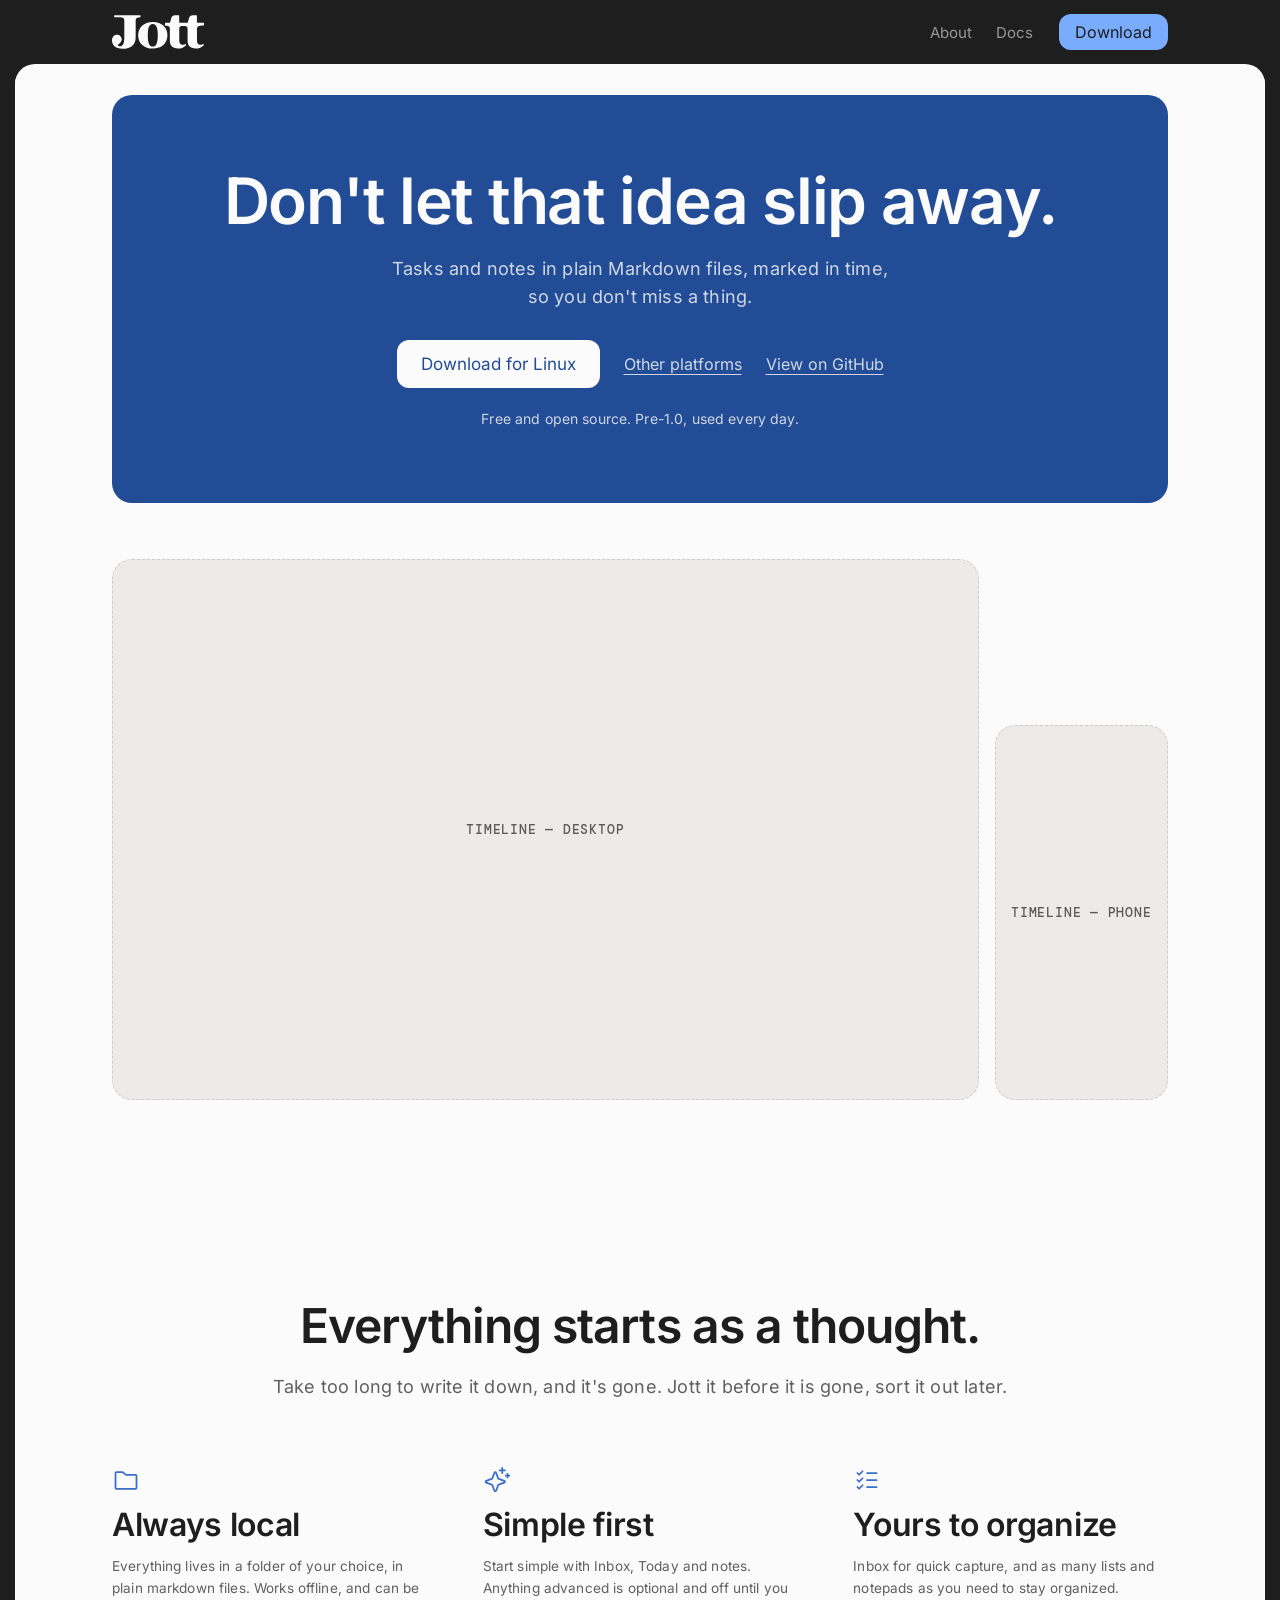
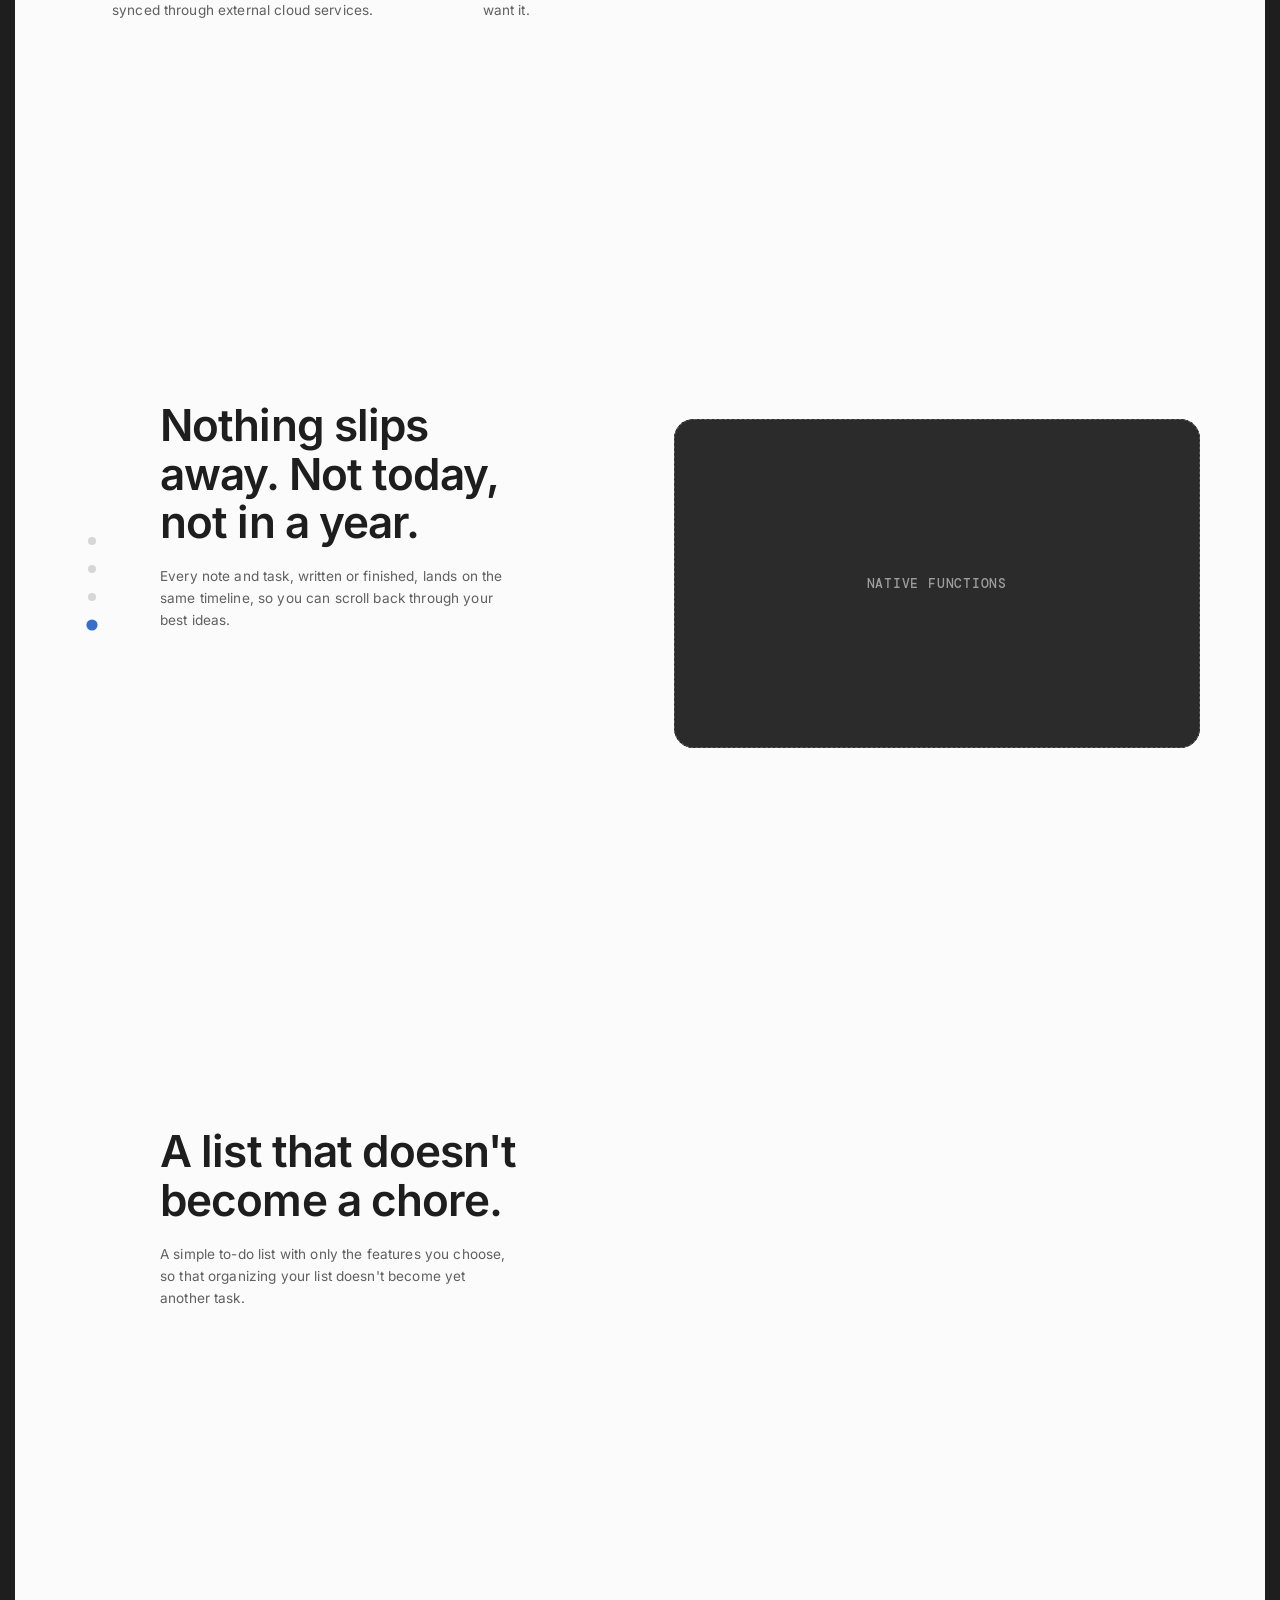
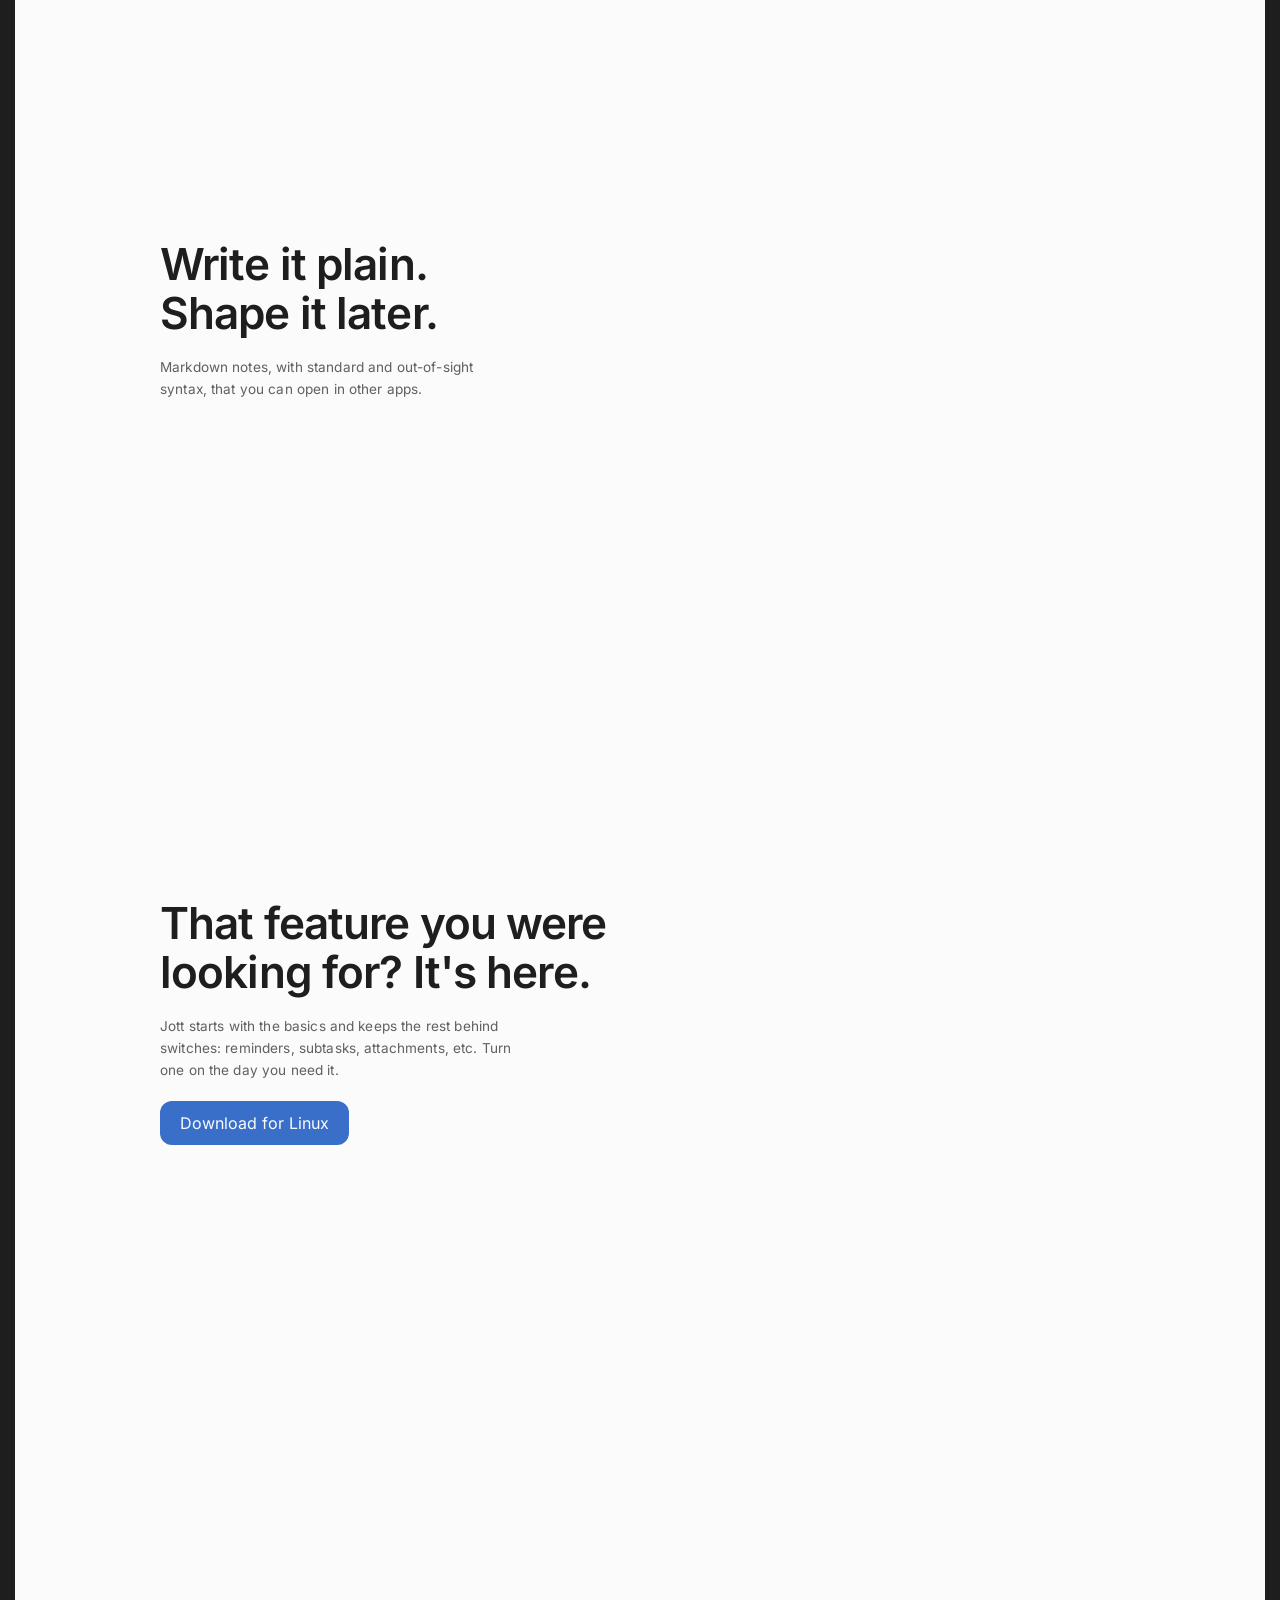
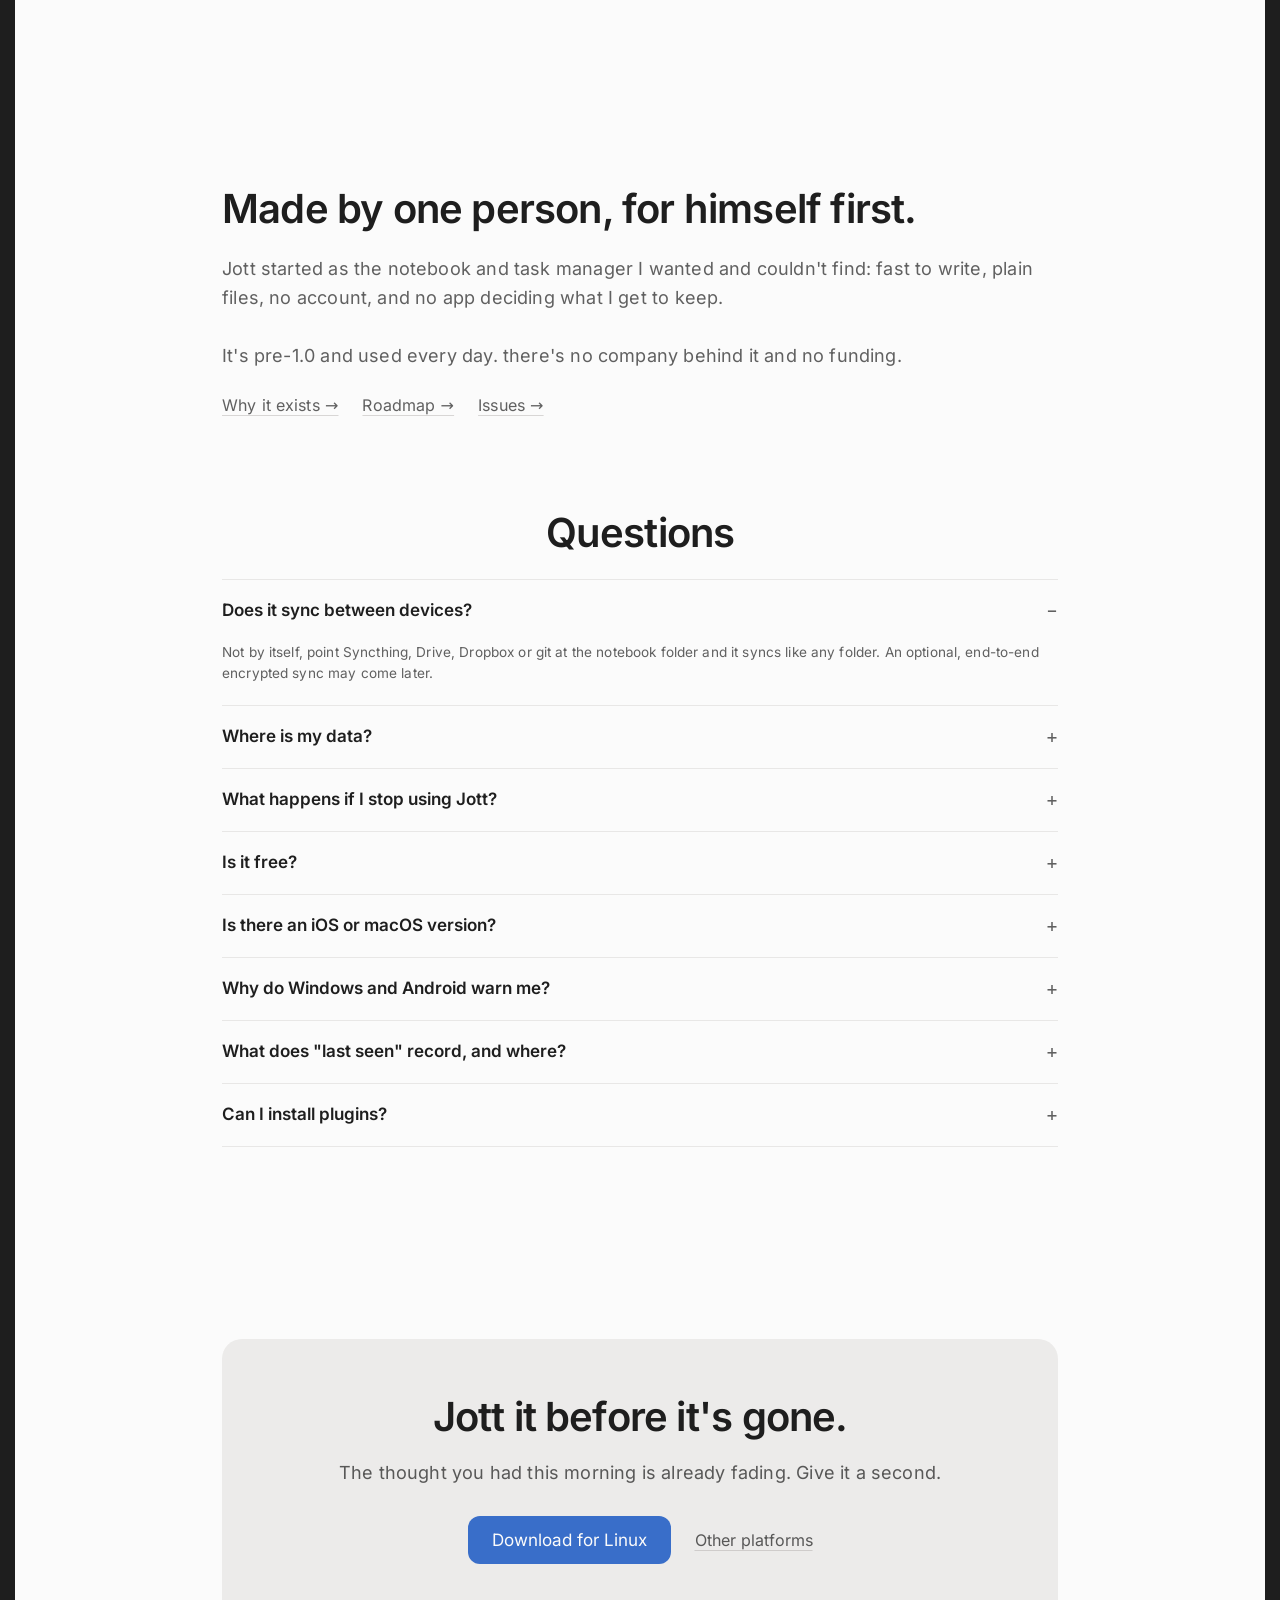
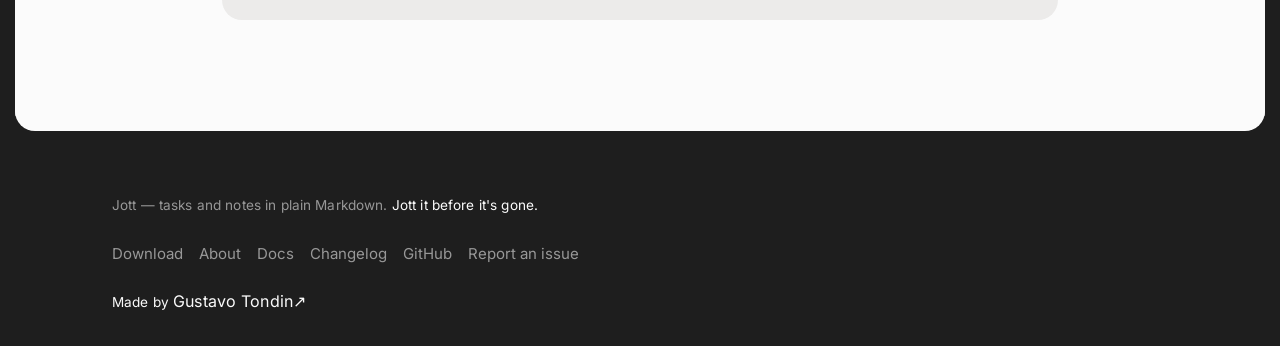
==== commit af008d19: "refactor(visual): a página vira a janela do app — moldura preta e canvas O site deixa de alternar fa" ====
--- a/index.html
+++ b/index.html
@@ -8,7 +8,7 @@
   <link rel="icon" href="assets/brand/mark.svg" type="image/svg+xml">
   <link rel="stylesheet" href="css/index.css">
 </head>
-<body data-region="canvas">
+<body data-region="chrome">
   <!-- header: single shared block — keep byte-identical across pages
        (only aria-current marks which page you are on) -->
   <header class="header" data-region="chrome">
@@ -22,31 +22,34 @@
     </div>
   </header>
 
-  <main>
-    <!-- hero — the promise, on the app's own black frame -->
-    <section class="section hero" data-region="chrome">
-      <div class="wrap hero__inner">
-        <h1 class="hero__title">Don't let that idea slip away.</h1>
-        <p class="lead hero__sub">Tasks and notes in plain Markdown files, marked in time, so you don't miss a thing.</p>
-        <div class="hero__actions">
-          <a class="btn btn--primary hero__cta" href="download.html" data-os-cta><span data-os-label>Download</span></a>
-          <span class="hero__links">
+  <!-- the canvas: the white panel the black frame holds, exactly as the app's
+       window holds its centre panel -->
+  <main class="canvas" data-region="canvas">
+    <!-- the banner — the promise, on the app's own coloured note block -->
+    <section class="section" aria-label="Jott">
+      <div class="wrap">
+        <div class="banner">
+          <h1>Don't let that idea slip away.</h1>
+          <p class="lead">Tasks and notes in plain Markdown files, marked in time, so you don't miss a thing.</p>
+          <div class="banner__actions">
+            <a class="btn btn--primary" href="download.html" data-os-cta><span data-os-label>Download</span></a>
             <a class="link" href="download.html">Other platforms</a>
             <a class="link" href="https://github.com/Gustavo-Tondin/jott-app">View on GitHub</a>
-          </span>
-        </div>
-        <p class="hero__honesty">Free and open source. Pre-1.0, used every day.</p>
-      </div>
-
-      <!-- placeholder frames: replaced by the real screenshots in stage 4 -->
-      <div class="wrap hero__stage">
-        <div class="shot shot--desktop" aria-hidden="true"><span class="shot__label label">Timeline — desktop</span></div>
-        <div class="shot shot--phone" aria-hidden="true"><span class="shot__label label">Timeline — phone</span></div>
-      </div>
-    </section>
-
-    <!-- stakes — the gap opens: black gives way to white -->
-    <section class="section stakes" data-region="canvas">
+          </div>
+          <p class="banner__note">Free and open source. Pre-1.0, used every day.</p>
+        </div>
+
+        <!-- the plates sit under the block, on the canvas's own ground —
+             placeholders until the real screenshots land in stage 4 -->
+        <div class="stage">
+          <div class="shot shot--desktop" aria-hidden="true"><span class="shot__label label">Timeline — desktop</span></div>
+          <div class="shot shot--phone" aria-hidden="true"><span class="shot__label label">Timeline — phone</span></div>
+        </div>
+      </div>
+    </section>
+
+    <!-- stakes — the one line that opens the gap -->
+    <section class="section stakes">
       <div class="wrap wrap--prose stakes__inner">
         <h2 class="stakes__title">Everything starts as a thought.</h2>
         <p class="lead">Take too long to write it down, and it's gone. Jott it before it is gone, sort it out later.</p>
@@ -54,7 +57,7 @@
     </section>
 
     <!-- the three pillars — what it is worth -->
-    <section class="section pillars" data-region="canvas">
+    <section class="section pillars">
       <div class="wrap">
         <ul class="pillars__grid">
           <li class="pillar">
@@ -78,7 +81,7 @@
 
     <!-- the tour: the text column scrolls with the page, only the figure
          stays — it swaps plates as each panel comes up beside it -->
-    <section class="tour" id="tour" aria-label="A closer look" data-region="canvas">
+    <section class="tour" id="tour" aria-label="A closer look">
       <ol class="tour__dots">
         <li><a class="tour__dot is-active" href="#tour-timeline" aria-current="true"><span class="sr-only">Timeline</span></a></li>
         <li><a class="tour__dot" href="#tour-tasks"><span class="sr-only">Tasks</span></a></li>
@@ -116,7 +119,7 @@
     </section>
 
     <!-- the guide — one person, in the first person -->
-    <section class="section guide" data-region="canvas">
+    <section class="section guide">
       <div class="wrap wrap--prose">
         <h2 class="guide__title">Made by one person, for himself first.</h2>
         <p class="lead">Jott started as the notebook and task manager I wanted and couldn't find: fast to write, plain files, no account, and no app deciding what I get to keep. 
@@ -132,7 +135,7 @@
     </section>
 
     <!-- FAQ — the objections, answered without JS -->
-    <section class="section faq" data-region="canvas">
+    <section class="section faq">
       <div class="wrap wrap--prose">
         <h2 class="faq__title">Questions</h2>
         <div class="faq__list">
@@ -172,14 +175,16 @@
       </div>
     </section>
 
-    <!-- final CTA — the mirror of the hero, without the image -->
-    <section class="section cta" data-region="chrome">
-      <div class="wrap wrap--prose cta__inner">
-        <h2 class="cta__title">Jott it before it's gone.</h2>
-        <p class="lead">The thought you had this morning is already fading. Give it a second.</p>
-        <div class="cta__actions">
-          <a class="btn btn--primary" href="download.html" data-os-cta><span data-os-label>Download</span></a>
-          <a class="link" href="download.html">Other platforms</a>
+    <!-- final CTA — the banner's quiet mirror, raised off the canvas -->
+    <section class="section cta">
+      <div class="wrap wrap--prose">
+        <div class="panel panel--center">
+          <h2 class="cta__title">Jott it before it's gone.</h2>
+          <p class="lead">The thought you had this morning is already fading. Give it a second.</p>
+          <div class="cta__actions">
+            <a class="btn btn--primary" href="download.html" data-os-cta><span data-os-label>Download</span></a>
+            <a class="link" href="download.html">Other platforms</a>
+          </div>
         </div>
       </div>
     </section>
--- a/css/index.css
+++ b/css/index.css
@@ -131,6 +131,9 @@
 
     /* layout */
     --header-height: 4rem;
+    /* the black gutter between the chrome frame and the canvas panel — the
+       app's `.shell` padding, widened for a screen you sit back from */
+    --frame-gutter: clamp(0.5rem, 1.2vw, 1rem);
     --max-width: 1120px; /* the content band of a full-width section */
     --width-prose: 900px; /* prose column — the same measure as a note in the app */
     --pad-inline: clamp(1rem, 5vw, 2rem);
@@ -189,6 +192,13 @@
     --accent-line: color-mix(in srgb, var(--theme-color-blue-300) 60%, transparent);
     --accent-tint: var(--theme-color-blue-100);
     --on-accent: var(--theme-color-white);
+
+    /* the banner block — 600, not the accent's 500: white on 500 is 4.46:1,
+       under AA for the lead that stands on it. 600 gives 8:1 and reads as a
+       brand block rather than as a big button. */
+    --banner-bg: var(--theme-color-blue-600);
+    --banner-ink: var(--theme-color-white);
+    --banner-ink-muted: color-mix(in srgb, var(--theme-color-white) 80%, transparent);
   }
 
   @media (prefers-color-scheme: dark) {
@@ -210,6 +220,13 @@
       --accent-line: color-mix(in srgb, var(--theme-color-blue-500) 45%, transparent);
       --accent-tint: var(--theme-color-blue-700);
       --on-accent: var(--theme-color-black);
+
+      /* the deep end of the ladder in the dark: a 300 block would be a lamp
+         on a dark page, and 700 still reads unmistakably blue against the
+         canvas's black-tint */
+      --banner-bg: var(--theme-color-blue-700);
+      --banner-ink: var(--theme-color-white);
+      --banner-ink-muted: color-mix(in srgb, var(--theme-color-white) 75%, transparent);
     }
   }
 }
@@ -496,8 +513,44 @@
     display: flex;
     flex-direction: column;
   }
-  main {
+
+  /* THE FRAME (2026-09-07). The page is the app's window: the body is the
+     chrome, painted black edge to edge, and <main> is the canvas panel it
+     holds — white, radius 20 (the Linux window corner), inset by a gutter on
+     the sides and the foot. The header is the top of that frame, so there is
+     no gutter above the panel: the same `padding: 0 g g` the app's `.shell`
+     leaves around `.shell__centre`. Black therefore runs unbroken from the
+     header, down both sides, to the footer.
+
+     `overflow: clip`, never `hidden`: clip rounds off whatever a block paints
+     to the edge WITHOUT making this a scroll container, which `hidden` would —
+     and the tour's sticky figure measures itself against the viewport. */
+  .canvas {
     flex: 1;
+    display: flex;
+    flex-direction: column;
+    margin-inline: var(--frame-gutter);
+    margin-block-end: var(--frame-gutter);
+    padding-block: var(--frame-gutter);
+    border-radius: var(--radius-xl);
+    background-color: var(--bg);
+    color: var(--ink);
+    overflow: clip;
+  }
+
+  /* the banner opens the panel, so the first band inside it keeps only the
+     canvas's own air above — a section's full block padding there reads as a
+     hole between the header and the page's title */
+  .canvas > .section:first-child {
+    padding-block-start: var(--space-16);
+  }
+
+  /* a page with ONE band (the 404) fills the panel and centres in it —
+     otherwise its message sits in the top third of a tall white sheet */
+  .canvas > .section:only-child {
+    flex: 1;
+    display: grid;
+    align-content: center;
   }
 
   /* a full-width band paints itself; .wrap holds content to the measure */
@@ -627,49 +680,16 @@
     color: var(--ink-muted);
   }
 
-  /* hero — heading first, mockups below: the page asks for one scroll */
-  .hero {
-    padding-block: clamp(3rem, 7vw, 5rem);
-  }
-  .hero__inner {
-    display: grid;
-    justify-items: start;
-    gap: var(--space-24);
-  }
-  .hero__title {
-    max-inline-size: 18ch;
-  }
-  .hero__sub {
-    max-inline-size: 42ch;
-  }
-  .hero__actions {
-    display: flex;
-    flex-wrap: wrap;
-    align-items: center;
-    gap: var(--space-16) var(--space-24);
-    margin-block-start: var(--space-8);
-  }
-  .hero__cta {
-    --btn-pad: var(--space-14) var(--space-24);
-    font-size: 1.0625rem;
-  }
-  .hero__links {
-    display: flex;
-    flex-wrap: wrap;
-    gap: var(--space-8) var(--space-20);
-  }
-  .hero__honesty {
-    font-size: 0.875rem;
-    color: var(--ink-muted);
-  }
-
-  /* the stage: a wide frame with the phone standing beside it */
-  .hero__stage {
+  /* the stage — the two mockups, under the banner on the canvas's own
+     ground. In the app the note's properties sit below the coloured block for
+     the same reason: there is no ink that reads on every ground, and a
+     screenshot plate on colour reads as a sticker. */
+  .stage {
     display: grid;
     grid-template-columns: minmax(0, 1fr) minmax(5rem, 0.2fr);
     align-items: end;
     gap: var(--space-16);
-    margin-block-start: clamp(2.5rem, 6vw, 4rem);
+    margin-block-start: clamp(2rem, 5vw, 3.5rem);
   }
   .shot--phone {
     --shot-ratio: 9 / 19.5;
@@ -880,13 +900,7 @@
     margin-block-start: var(--space-12);
   }
 
-  /* final CTA — the hero's mirror, no image, the gap opened one last time */
-  .cta__inner {
-    display: grid;
-    justify-items: center;
-    gap: var(--space-20);
-    text-align: center;
-  }
+  /* final CTA — a panel raised off the canvas, the banner's quiet mirror */
   .cta__actions {
     display: flex;
     flex-wrap: wrap;
@@ -900,38 +914,101 @@
     font-size: 1.0625rem;
   }
 
-  /* --- page head: the band every inner page opens with ------------------ */
-  .page-head {
-    padding-block: clamp(3rem, 7vw, 4.5rem) clamp(2rem, 5vw, 3rem);
-  }
-  .page-head__inner {
-    display: grid;
-    justify-items: start;
+  /* --- banner: the head of every page, and the app's own note banner ----
+     In the app a note opens with a coloured block carrying its title, and the
+     properties sit BELOW it on the canvas's own ground. Same object here: the
+     block holds the title, the lead and the call; anything that would look
+     wrong on colour — a screenshot plate, a table — lands under it, on white.
+     Centred, because a page's banner is read from the middle out, not from a
+     margin in. */
+  .banner {
+    display: grid;
+    justify-items: center;
     gap: var(--space-20);
-  }
-  .page-head__lead {
-    max-inline-size: 52ch;
-  }
-  .page-head__meta {
+    padding: clamp(2.5rem, 6vw, 4.5rem) clamp(1.5rem, 5vw, 3.5rem);
+    border-radius: var(--radius-xl);
+    background-color: var(--banner-bg);
+    color: var(--banner-ink);
+    text-align: center;
+  }
+  .banner .lead {
+    max-inline-size: 46ch;
+    color: var(--banner-ink-muted);
+  }
+  .banner__meta {
     display: flex;
     flex-wrap: wrap;
+    justify-content: center;
     align-items: baseline;
     gap: var(--space-8) var(--space-16);
-    color: var(--ink-muted);
-  }
-  .page-head__version {
-    color: var(--ink);
-  }
-  .page-head__actions {
+    color: var(--banner-ink-muted);
+  }
+  .banner__meta strong {
+    font-weight: 600;
+    color: var(--banner-ink);
+  }
+  .banner__actions {
     display: flex;
     flex-wrap: wrap;
+    justify-content: center;
     align-items: center;
     gap: var(--space-16) var(--space-24);
     margin-block-start: var(--space-8);
   }
-  .page-head__actions .btn {
+  .banner__actions .btn {
     --btn-pad: var(--space-14) var(--space-24);
     font-size: 1.0625rem;
+  }
+  .banner__note {
+    font-size: 0.875rem;
+    color: var(--banner-ink-muted);
+  }
+  /* on colour the primary button inverts — the accent fill would be the same
+     blue family as the ground it stands on */
+  .banner .btn--primary {
+    --btn-bg: var(--banner-ink);
+    --btn-ink: var(--banner-bg);
+  }
+  .banner .btn--primary:hover {
+    background-color: var(--banner-ink-muted);
+  }
+  .banner .link {
+    color: var(--banner-ink-muted);
+    text-decoration-color: var(--banner-ink-muted);
+  }
+  .banner .link:hover {
+    color: var(--banner-ink);
+  }
+  .banner .nav-link {
+    color: var(--banner-ink-muted);
+  }
+  .banner .nav-link:hover {
+    color: var(--banner-ink);
+  }
+  .banner :focus-visible {
+    outline-color: var(--banner-ink);
+  }
+
+  /* --- panel: what a note raises off its own ground ---------------------
+     The surface tint the app gives a card. Reserved for the block a page
+     wants read out of order — the closing call, the paragraph that answers
+     the question someone came with. A panel on every block would be no
+     panel at all. */
+  .panel {
+    /* the panel's ground is a step lighter than the canvas's, so the quiet
+       ink lifts with it: 55% over the dark surface measured 4.59:1 — AA by
+       six hundredths, which is not a margin */
+    --ink-muted: color-mix(in srgb, var(--ink) 72%, transparent);
+
+    padding: clamp(2rem, 5vw, 3.5rem);
+    border-radius: var(--radius-xl);
+    background-color: var(--surface);
+  }
+  .panel--center {
+    display: grid;
+    justify-items: center;
+    gap: var(--space-20);
+    text-align: center;
   }
 
   /* the in-page anchors of a long page, in a quiet row under the lead */
@@ -1259,10 +1336,13 @@
 
 
 @media (max-width: 540px) {
-  /* 540px — the header tightens so brand + nav + Download fit 360 */
+  /* 540px — the header tightens so brand + nav + Download fit 360, and the
+     frame closes to a hairline: on a phone the gutter is a frame, not a
+     margin, and every rem of it comes off the measure */
   @layer overrides {
     :root {
       --header-height: 3.5rem;
+      --frame-gutter: 0.375rem;
     }
     .header__brand {
       inline-size: 4.5rem;
@@ -1282,7 +1362,7 @@
 @media (max-width: 360px) {
   /* 360px — the narrowest phone: one frame, nothing beside it */
   @layer overrides {
-    .hero__stage {
+    .stage {
       grid-template-columns: minmax(0, 1fr);
       justify-items: center;
     }
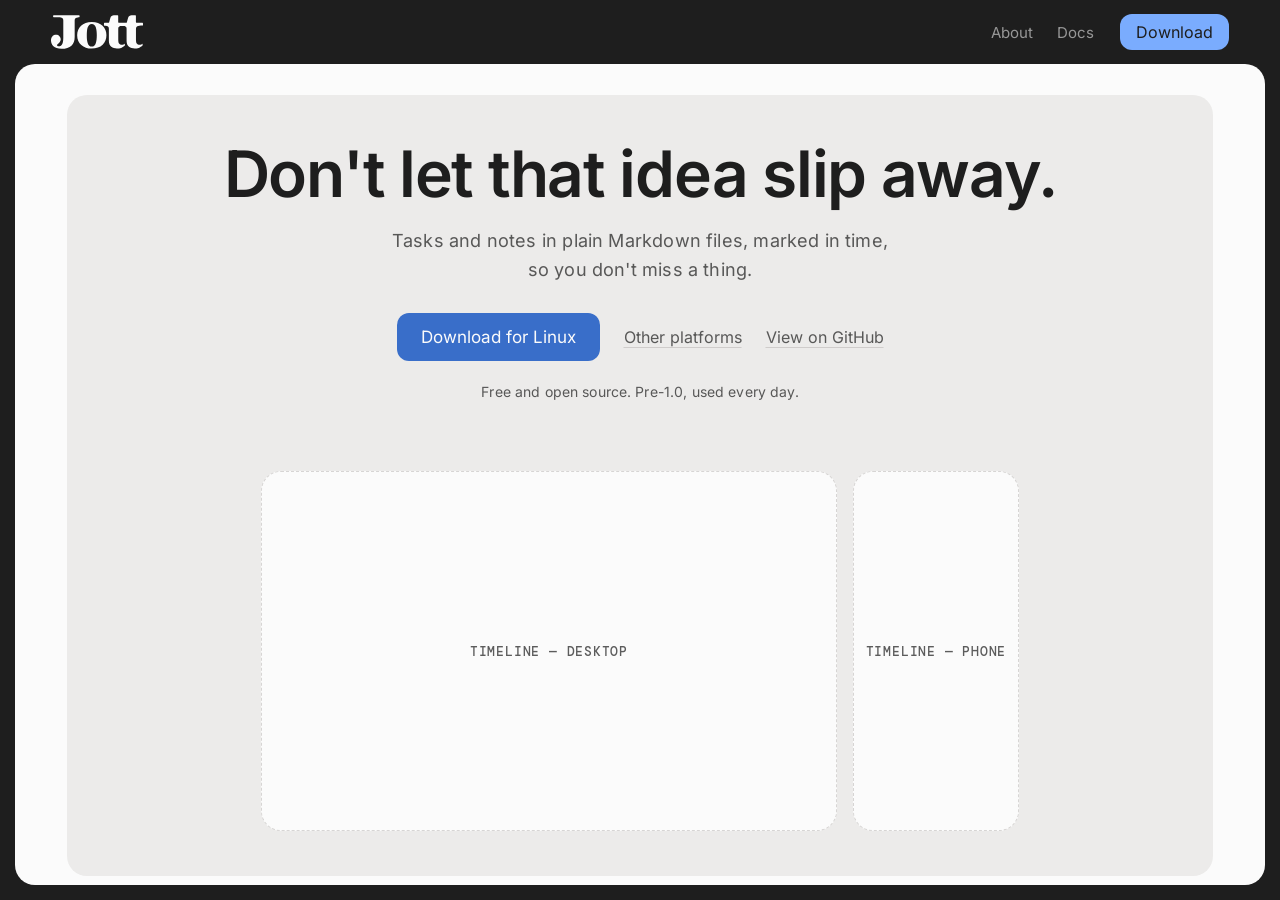
==== commit 693323f9: "refactor(visual): a moldura fica fixa na tela e o painel passa a rolar A janela não rola: o painel d" ====
--- a/index.html
+++ b/index.html
@@ -12,7 +12,7 @@
   <!-- header: single shared block — keep byte-identical across pages
        (only aria-current marks which page you are on) -->
   <header class="header" data-region="chrome">
-    <div class="wrap header__inner">
+    <div class="wrap wrap--wide header__inner">
       <a class="header__brand" href="index.html"><span class="sr-only">Jott</span></a>
       <nav class="header__nav" aria-label="Site">
         <a class="nav-link" href="about.html">About</a>
@@ -22,189 +22,192 @@
     </div>
   </header>
 
-  <!-- the canvas: the white panel the black frame holds, exactly as the app's
-       window holds its centre panel -->
-  <main class="canvas" data-region="canvas">
-    <!-- the banner — the promise, on the app's own coloured note block -->
-    <section class="section" aria-label="Jott">
-      <div class="wrap">
-        <div class="banner">
-          <h1>Don't let that idea slip away.</h1>
-          <p class="lead">Tasks and notes in plain Markdown files, marked in time, so you don't miss a thing.</p>
-          <div class="banner__actions">
-            <a class="btn btn--primary" href="download.html" data-os-cta><span data-os-label>Download</span></a>
-            <a class="link" href="download.html">Other platforms</a>
-            <a class="link" href="https://github.com/Gustavo-Tondin/jott-app">View on GitHub</a>
+  <!-- the panel: the white sheet the black frame holds, and the only thing
+       on the page that scrolls. Its four rounded corners stay on screen; the
+       content runs under them. The footer is its last block. -->
+  <div class="canvas" data-region="canvas">
+    <main>
+      <!-- the banner — the promise and the app, in one block that stands the
+           height of the first screen -->
+      <section class="section" aria-label="Jott">
+        <div class="wrap wrap--wide">
+          <div class="banner banner--tall">
+            <h1>Don't let that idea slip away.</h1>
+            <p class="lead">Tasks and notes in plain Markdown files, marked in time, so you don't miss a thing.</p>
+            <div class="banner__actions">
+              <a class="btn btn--primary" href="download.html" data-os-cta><span data-os-label>Download</span></a>
+              <a class="link" href="download.html">Other platforms</a>
+              <a class="link" href="https://github.com/Gustavo-Tondin/jott-app">View on GitHub</a>
+            </div>
+            <p class="banner__note">Free and open source. Pre-1.0, used every day.</p>
+
+            <!-- placeholder frames: replaced by the real screenshots in stage 4 -->
+            <div class="stage">
+              <div class="shot shot--desktop" aria-hidden="true"><span class="shot__label label">Timeline — desktop</span></div>
+              <div class="shot shot--phone" aria-hidden="true"><span class="shot__label label">Timeline — phone</span></div>
+            </div>
           </div>
-          <p class="banner__note">Free and open source. Pre-1.0, used every day.</p>
-        </div>
-
-        <!-- the plates sit under the block, on the canvas's own ground —
-             placeholders until the real screenshots land in stage 4 -->
-        <div class="stage">
-          <div class="shot shot--desktop" aria-hidden="true"><span class="shot__label label">Timeline — desktop</span></div>
-          <div class="shot shot--phone" aria-hidden="true"><span class="shot__label label">Timeline — phone</span></div>
-        </div>
+        </div>
+      </section>
+
+      <!-- stakes — the one line that opens the gap -->
+      <section class="section stakes">
+        <div class="wrap wrap--prose stakes__inner">
+          <h2 class="stakes__title">Everything starts as a thought.</h2>
+          <p class="lead">Take too long to write it down, and it's gone. Jott it before it is gone, sort it out later.</p>
+        </div>
+      </section>
+
+      <!-- the three pillars — what it is worth -->
+      <section class="section pillars">
+        <div class="wrap">
+          <ul class="pillars__grid">
+            <li class="pillar">
+              <svg class="pillar__icon" viewBox="0 0 256 256" fill="currentColor" aria-hidden="true"><path d="M216,72H130.67L102.93,51.2a16.12,16.12,0,0,0-9.6-3.2H40A16,16,0,0,0,24,64V200a16,16,0,0,0,16,16H216.89A15.13,15.13,0,0,0,232,200.89V88A16,16,0,0,0,216,72Zm0,128H40V64H93.33L123.2,86.4A8,8,0,0,0,128,88h88Z"/></svg>
+              <h3 class="pillar__title">Always local</h3>
+              <p class="pillar__text">Everything lives in a folder of your choice, in plain markdown files. Works offline, and can be synced through external cloud services.</p>
+            </li>
+            <li class="pillar">
+              <svg class="pillar__icon" viewBox="0 0 256 256" fill="currentColor" aria-hidden="true"><path d="M197.58,129.06,146,110l-19-51.62a15.92,15.92,0,0,0-29.88,0L78,110l-51.62,19a15.92,15.92,0,0,0,0,29.88L78,178l19,51.62a15.92,15.92,0,0,0,29.88,0L146,178l51.62-19a15.92,15.92,0,0,0,0-29.88ZM137,164.22a8,8,0,0,0-4.74,4.74L112,223.85,91.78,169A8,8,0,0,0,87,164.22L32.15,144,87,123.78A8,8,0,0,0,91.78,119L112,64.15,132.22,119a8,8,0,0,0,4.74,4.74L191.85,144ZM144,40a8,8,0,0,1,8-8h16V16a8,8,0,0,1,16,0V32h16a8,8,0,0,1,0,16H184V64a8,8,0,0,1-16,0V48H152A8,8,0,0,1,144,40ZM248,88a8,8,0,0,1-8,8h-8v8a8,8,0,0,1-16,0V96h-8a8,8,0,0,1,0-16h8V72a8,8,0,0,1,16,0v8h8A8,8,0,0,1,248,88Z"/></svg>
+              <h3 class="pillar__title">Simple first</h3>
+              <p class="pillar__text">Start simple with Inbox, Today and notes. Anything advanced is optional and off until you want it.</p>
+            </li>
+            <li class="pillar">
+              <svg class="pillar__icon" viewBox="0 0 256 256" fill="currentColor" aria-hidden="true"><path d="M224,128a8,8,0,0,1-8,8H128a8,8,0,0,1,0-16h88A8,8,0,0,1,224,128ZM128,72h88a8,8,0,0,0,0-16H128a8,8,0,0,0,0,16Zm88,112H128a8,8,0,0,0,0,16h88a8,8,0,0,0,0-16ZM82.34,42.34,56,68.69,45.66,58.34A8,8,0,0,0,34.34,69.66l16,16a8,8,0,0,0,11.32,0l32-32A8,8,0,0,0,82.34,42.34Zm0,64L56,132.69,45.66,122.34a8,8,0,0,0-11.32,11.32l16,16a8,8,0,0,0,11.32,0l32-32a8,8,0,0,0-11.32-11.32Zm0,64L56,196.69,45.66,186.34a8,8,0,0,0-11.32,11.32l16,16a8,8,0,0,0,11.32,0l32-32a8,8,0,0,0-11.32-11.32Z"/></svg>
+              <h3 class="pillar__title">Yours to organize</h3>
+              <p class="pillar__text">Inbox for quick capture, and as many lists and notepads as you need to stay organized.</p>
+            </li>
+          </ul>
+        </div>
+      </section>
+
+      <!-- the tour: the text column scrolls with the page, only the figure
+           stays — it swaps plates as each panel comes up beside it -->
+      <section class="tour" id="tour" aria-label="A closer look">
+        <ol class="tour__dots">
+          <li><a class="tour__dot is-active" href="#tour-timeline" aria-current="true"><span class="sr-only">Timeline</span></a></li>
+          <li><a class="tour__dot" href="#tour-tasks"><span class="sr-only">Tasks</span></a></li>
+          <li><a class="tour__dot" href="#tour-notes"><span class="sr-only">Notes</span></a></li>
+          <li><a class="tour__dot" href="#tour-expand"><span class="sr-only">Expandable</span></a></li>
+        </ol>
+
+        <div class="tour__track">
+          <article class="tour__panel" id="tour-timeline">
+            <h2 class="tour__title">Nothing slips away. Not today, not in a year.</h2>
+            <p class="tour__text">Every note and task, written or finished, lands on the same timeline, so you can scroll back through your best ideas.</p>
+          </article>
+          <article class="tour__panel" id="tour-tasks">
+            <h2 class="tour__title">A list that doesn't become a chore.</h2>
+            <p class="tour__text">A simple to-do list with only the features you choose, so that organizing your list doesn't become yet another task.</p>
+          </article>
+          <article class="tour__panel" id="tour-notes">
+            <h2 class="tour__title">Write it plain. Shape it later.</h2>
+            <p class="tour__text">Markdown notes, with standard and out-of-sight syntax, that you can open in other apps.</p>
+          </article>
+          <article class="tour__panel" id="tour-expand">
+            <h2 class="tour__title">That feature you were looking for? It's here.</h2>
+            <p class="tour__text">Jott starts with the basics and keeps the rest behind switches: reminders, subtasks, attachments, etc. Turn one on the day you need it.</p>
+            <a class="btn btn--primary tour__cta" href="download.html" data-os-cta><span data-os-label>Download</span></a>
+          </article>
+        </div>
+
+        <!-- placeholder frames: replaced by the real screenshots in stage 4 -->
+        <figure class="tour__figure" data-region="chrome" aria-hidden="true">
+          <div class="shot tour__shot is-active"><span class="shot__label label">Timeline</span></div>
+          <div class="shot tour__shot"><span class="shot__label label">Tasks</span></div>
+          <div class="shot tour__shot"><span class="shot__label label">Notes</span></div>
+          <div class="shot tour__shot"><span class="shot__label label">Native functions</span></div>
+        </figure>
+      </section>
+
+      <!-- the guide — one person, in the first person -->
+      <section class="section guide">
+        <div class="wrap wrap--prose">
+          <h2 class="guide__title">Made by one person, for himself first.</h2>
+          <p class="lead">Jott started as the notebook and task manager I wanted and couldn't find: fast to write, plain files, no account, and no app deciding what I get to keep. 
+            <br>
+            <br>
+            It's pre-1.0 and used every day. there's no company behind it and no funding.</p>
+          <p class="guide__links">
+            <a class="link" href="about.html">Why it exists →</a>
+            <a class="link" href="about.html#roadmap">Roadmap →</a>
+            <a class="link" href="https://github.com/Gustavo-Tondin/jott-app/issues">Issues →</a>
+          </p>
+        </div>
+      </section>
+
+      <!-- FAQ — the objections, answered without JS -->
+      <section class="section faq">
+        <div class="wrap wrap--prose">
+          <h2 class="faq__title">Questions</h2>
+          <div class="faq__list">
+            <details class="faq__item" open>
+              <summary class="faq__q">Does it sync between devices?</summary>
+              <p class="faq__a">Not by itself, point Syncthing, Drive, Dropbox or git at the notebook folder and it syncs like any folder. An optional, end-to-end encrypted sync may come later.</p>
+            </details>
+            <details class="faq__item">
+              <summary class="faq__q">Where is my data?</summary>
+              <p class="faq__a">In a folder you chose, as <code>.md</code> and <code>.json</code> files. Nowhere else. Jott's only connection is a daily check for new versions, and you can turn that off.</p>
+            </details>
+            <details class="faq__item">
+              <summary class="faq__q">What happens if I stop using Jott?</summary>
+              <p class="faq__a">Nothing. The folder stays where it is, readable in any editor. That's the point.</p>
+            </details>
+            <details class="faq__item">
+              <summary class="faq__q">Is it free?</summary>
+              <p class="faq__a">Yes, and the local app always will be. If paid services ever exist (sync, backup), they'll be optional additions.</p>
+            </details>
+            <details class="faq__item">
+              <summary class="faq__q">Is there an iOS or macOS version?</summary>
+              <p class="faq__a">iOS: there's no free way to distribute there. macOS: not yet, I don't have a Mac to test on. Linux, Windows and Android today.</p>
+            </details>
+            <details class="faq__item">
+              <summary class="faq__q">Why do Windows and Android warn me?</summary>
+              <p class="faq__a">Jott is safe but isn't code-signed yet (that costs money every year). Click <em>More info → Run anyway</em> on Windows, or allow installs from your browser on Android, once per version. The code is open if you'd rather check for yourself.</p>
+            </details>
+            <details class="faq__item">
+              <summary class="faq__q">What does "last seen" record, and where?</summary>
+              <p class="faq__a">Opening a note, or editing it. The date is kept in <code>.jott/index/</code> locally inside your notebook, never sent anywhere, and rebuildable if you delete it.</p>
+            </details>
+            <details class="faq__item">
+              <summary class="faq__q">Can I install plugins?</summary>
+              <p class="faq__a">For now, it is only safe to install external themes (a single CSS file); plugins with executable code within the app are not supported yet.</p>
+            </details>
+          </div>
+        </div>
+      </section>
+
+      <!-- final CTA — the banner's quiet mirror, raised off the canvas -->
+      <section class="section cta">
+        <div class="wrap wrap--prose">
+          <div class="panel panel--center">
+            <h2 class="cta__title">Jott it before it's gone.</h2>
+            <p class="lead">The thought you had this morning is already fading. Give it a second.</p>
+            <div class="cta__actions">
+              <a class="btn btn--primary" href="download.html" data-os-cta><span data-os-label>Download</span></a>
+              <a class="link" href="download.html">Other platforms</a>
+            </div>
+          </div>
+        </div>
+      </section>
+    </main>
+
+    <!-- footer: single shared block — keep byte-identical across pages -->
+    <footer class="footer" data-region="chrome">
+      <div class="wrap wrap--wide footer__inner">
+        <p class="footer__tagline">Jott — tasks and notes in plain Markdown. <em>Jott it before it's gone.</em></p>
+        <nav class="footer__nav" aria-label="Footer">
+          <a class="nav-link" href="download.html">Download</a>
+          <a class="nav-link" href="about.html">About</a>
+          <a class="nav-link" href="docs.html">Docs</a>
+          <a class="nav-link" href="changelog.html">Changelog</a>
+          <a class="nav-link" href="https://github.com/Gustavo-Tondin/jott-app">GitHub</a>
+          <a class="nav-link" href="https://github.com/Gustavo-Tondin/jott-app/issues">Report an issue</a>
+        </nav>
+        <p class="footer__made">Made by <a href="https://gustavo-tondin.github.io/portfolio-web/index.html">Gustavo Tondin↗</a></p>
       </div>
-    </section>
-
-    <!-- stakes — the one line that opens the gap -->
-    <section class="section stakes">
-      <div class="wrap wrap--prose stakes__inner">
-        <h2 class="stakes__title">Everything starts as a thought.</h2>
-        <p class="lead">Take too long to write it down, and it's gone. Jott it before it is gone, sort it out later.</p>
-      </div>
-    </section>
-
-    <!-- the three pillars — what it is worth -->
-    <section class="section pillars">
-      <div class="wrap">
-        <ul class="pillars__grid">
-          <li class="pillar">
-            <svg class="pillar__icon" viewBox="0 0 256 256" fill="currentColor" aria-hidden="true"><path d="M216,72H130.67L102.93,51.2a16.12,16.12,0,0,0-9.6-3.2H40A16,16,0,0,0,24,64V200a16,16,0,0,0,16,16H216.89A15.13,15.13,0,0,0,232,200.89V88A16,16,0,0,0,216,72Zm0,128H40V64H93.33L123.2,86.4A8,8,0,0,0,128,88h88Z"/></svg>
-            <h3 class="pillar__title">Always local</h3>
-            <p class="pillar__text">Everything lives in a folder of your choice, in plain markdown files. Works offline, and can be synced through external cloud services.</p>
-          </li>
-          <li class="pillar">
-            <svg class="pillar__icon" viewBox="0 0 256 256" fill="currentColor" aria-hidden="true"><path d="M197.58,129.06,146,110l-19-51.62a15.92,15.92,0,0,0-29.88,0L78,110l-51.62,19a15.92,15.92,0,0,0,0,29.88L78,178l19,51.62a15.92,15.92,0,0,0,29.88,0L146,178l51.62-19a15.92,15.92,0,0,0,0-29.88ZM137,164.22a8,8,0,0,0-4.74,4.74L112,223.85,91.78,169A8,8,0,0,0,87,164.22L32.15,144,87,123.78A8,8,0,0,0,91.78,119L112,64.15,132.22,119a8,8,0,0,0,4.74,4.74L191.85,144ZM144,40a8,8,0,0,1,8-8h16V16a8,8,0,0,1,16,0V32h16a8,8,0,0,1,0,16H184V64a8,8,0,0,1-16,0V48H152A8,8,0,0,1,144,40ZM248,88a8,8,0,0,1-8,8h-8v8a8,8,0,0,1-16,0V96h-8a8,8,0,0,1,0-16h8V72a8,8,0,0,1,16,0v8h8A8,8,0,0,1,248,88Z"/></svg>
-            <h3 class="pillar__title">Simple first</h3>
-            <p class="pillar__text">Start simple with Inbox, Today and notes. Anything advanced is optional and off until you want it.</p>
-          </li>
-          <li class="pillar">
-            <svg class="pillar__icon" viewBox="0 0 256 256" fill="currentColor" aria-hidden="true"><path d="M224,128a8,8,0,0,1-8,8H128a8,8,0,0,1,0-16h88A8,8,0,0,1,224,128ZM128,72h88a8,8,0,0,0,0-16H128a8,8,0,0,0,0,16Zm88,112H128a8,8,0,0,0,0,16h88a8,8,0,0,0,0-16ZM82.34,42.34,56,68.69,45.66,58.34A8,8,0,0,0,34.34,69.66l16,16a8,8,0,0,0,11.32,0l32-32A8,8,0,0,0,82.34,42.34Zm0,64L56,132.69,45.66,122.34a8,8,0,0,0-11.32,11.32l16,16a8,8,0,0,0,11.32,0l32-32a8,8,0,0,0-11.32-11.32Zm0,64L56,196.69,45.66,186.34a8,8,0,0,0-11.32,11.32l16,16a8,8,0,0,0,11.32,0l32-32a8,8,0,0,0-11.32-11.32Z"/></svg>
-            <h3 class="pillar__title">Yours to organize</h3>
-            <p class="pillar__text">Inbox for quick capture, and as many lists and notepads as you need to stay organized.</p>
-          </li>
-        </ul>
-      </div>
-    </section>
-
-    <!-- the tour: the text column scrolls with the page, only the figure
-         stays — it swaps plates as each panel comes up beside it -->
-    <section class="tour" id="tour" aria-label="A closer look">
-      <ol class="tour__dots">
-        <li><a class="tour__dot is-active" href="#tour-timeline" aria-current="true"><span class="sr-only">Timeline</span></a></li>
-        <li><a class="tour__dot" href="#tour-tasks"><span class="sr-only">Tasks</span></a></li>
-        <li><a class="tour__dot" href="#tour-notes"><span class="sr-only">Notes</span></a></li>
-        <li><a class="tour__dot" href="#tour-expand"><span class="sr-only">Expandable</span></a></li>
-      </ol>
-
-      <div class="tour__track">
-        <article class="tour__panel" id="tour-timeline">
-          <h2 class="tour__title">Nothing slips away. Not today, not in a year.</h2>
-          <p class="tour__text">Every note and task, written or finished, lands on the same timeline, so you can scroll back through your best ideas.</p>
-        </article>
-        <article class="tour__panel" id="tour-tasks">
-          <h2 class="tour__title">A list that doesn't become a chore.</h2>
-          <p class="tour__text">A simple to-do list with only the features you choose, so that organizing your list doesn't become yet another task.</p>
-        </article>
-        <article class="tour__panel" id="tour-notes">
-          <h2 class="tour__title">Write it plain. Shape it later.</h2>
-          <p class="tour__text">Markdown notes, with standard and out-of-sight syntax, that you can open in other apps.</p>
-        </article>
-        <article class="tour__panel" id="tour-expand">
-          <h2 class="tour__title">That feature you were looking for? It's here.</h2>
-          <p class="tour__text">Jott starts with the basics and keeps the rest behind switches: reminders, subtasks, attachments, etc. Turn one on the day you need it.</p>
-          <a class="btn btn--primary tour__cta" href="download.html" data-os-cta><span data-os-label>Download</span></a>
-        </article>
-      </div>
-
-      <!-- placeholder frames: replaced by the real screenshots in stage 4 -->
-      <figure class="tour__figure" data-region="chrome" aria-hidden="true">
-        <div class="shot tour__shot is-active"><span class="shot__label label">Timeline</span></div>
-        <div class="shot tour__shot"><span class="shot__label label">Tasks</span></div>
-        <div class="shot tour__shot"><span class="shot__label label">Notes</span></div>
-        <div class="shot tour__shot"><span class="shot__label label">Native functions</span></div>
-      </figure>
-    </section>
-
-    <!-- the guide — one person, in the first person -->
-    <section class="section guide">
-      <div class="wrap wrap--prose">
-        <h2 class="guide__title">Made by one person, for himself first.</h2>
-        <p class="lead">Jott started as the notebook and task manager I wanted and couldn't find: fast to write, plain files, no account, and no app deciding what I get to keep. 
-          <br>
-          <br>
-          It's pre-1.0 and used every day. there's no company behind it and no funding.</p>
-        <p class="guide__links">
-          <a class="link" href="about.html">Why it exists →</a>
-          <a class="link" href="about.html#roadmap">Roadmap →</a>
-          <a class="link" href="https://github.com/Gustavo-Tondin/jott-app/issues">Issues →</a>
-        </p>
-      </div>
-    </section>
-
-    <!-- FAQ — the objections, answered without JS -->
-    <section class="section faq">
-      <div class="wrap wrap--prose">
-        <h2 class="faq__title">Questions</h2>
-        <div class="faq__list">
-          <details class="faq__item" open>
-            <summary class="faq__q">Does it sync between devices?</summary>
-            <p class="faq__a">Not by itself, point Syncthing, Drive, Dropbox or git at the notebook folder and it syncs like any folder. An optional, end-to-end encrypted sync may come later.</p>
-          </details>
-          <details class="faq__item">
-            <summary class="faq__q">Where is my data?</summary>
-            <p class="faq__a">In a folder you chose, as <code>.md</code> and <code>.json</code> files. Nowhere else. Jott's only connection is a daily check for new versions, and you can turn that off.</p>
-          </details>
-          <details class="faq__item">
-            <summary class="faq__q">What happens if I stop using Jott?</summary>
-            <p class="faq__a">Nothing. The folder stays where it is, readable in any editor. That's the point.</p>
-          </details>
-          <details class="faq__item">
-            <summary class="faq__q">Is it free?</summary>
-            <p class="faq__a">Yes, and the local app always will be. If paid services ever exist (sync, backup), they'll be optional additions.</p>
-          </details>
-          <details class="faq__item">
-            <summary class="faq__q">Is there an iOS or macOS version?</summary>
-            <p class="faq__a">iOS: there's no free way to distribute there. macOS: not yet, I don't have a Mac to test on. Linux, Windows and Android today.</p>
-          </details>
-          <details class="faq__item">
-            <summary class="faq__q">Why do Windows and Android warn me?</summary>
-            <p class="faq__a">Jott is safe but isn't code-signed yet (that costs money every year). Click <em>More info → Run anyway</em> on Windows, or allow installs from your browser on Android, once per version. The code is open if you'd rather check for yourself.</p>
-          </details>
-          <details class="faq__item">
-            <summary class="faq__q">What does "last seen" record, and where?</summary>
-            <p class="faq__a">Opening a note, or editing it. The date is kept in <code>.jott/index/</code> locally inside your notebook, never sent anywhere, and rebuildable if you delete it.</p>
-          </details>
-          <details class="faq__item">
-            <summary class="faq__q">Can I install plugins?</summary>
-            <p class="faq__a">For now, it is only safe to install external themes (a single CSS file); plugins with executable code within the app are not supported yet.</p>
-          </details>
-        </div>
-      </div>
-    </section>
-
-    <!-- final CTA — the banner's quiet mirror, raised off the canvas -->
-    <section class="section cta">
-      <div class="wrap wrap--prose">
-        <div class="panel panel--center">
-          <h2 class="cta__title">Jott it before it's gone.</h2>
-          <p class="lead">The thought you had this morning is already fading. Give it a second.</p>
-          <div class="cta__actions">
-            <a class="btn btn--primary" href="download.html" data-os-cta><span data-os-label>Download</span></a>
-            <a class="link" href="download.html">Other platforms</a>
-          </div>
-        </div>
-      </div>
-    </section>
-  </main>
-
-  <!-- footer: single shared block — keep byte-identical across pages -->
-  <footer class="footer" data-region="chrome">
-    <div class="wrap footer__inner">
-      <p class="footer__tagline">Jott — tasks and notes in plain Markdown. <em>Jott it before it's gone.</em></p>
-      <nav class="footer__nav" aria-label="Footer">
-        <a class="nav-link" href="download.html">Download</a>
-        <a class="nav-link" href="about.html">About</a>
-        <a class="nav-link" href="docs.html">Docs</a>
-        <a class="nav-link" href="changelog.html">Changelog</a>
-        <a class="nav-link" href="https://github.com/Gustavo-Tondin/jott-app">GitHub</a>
-        <a class="nav-link" href="https://github.com/Gustavo-Tondin/jott-app/issues">Report an issue</a>
-      </nav>
-      <p class="footer__made">Made by <a href="https://gustavo-tondin.github.io/portfolio-web/index.html">Gustavo Tondin↗</a></p>
-    </div>
-  </footer>
+    </footer>
+  </div>
 
   <script src="js/index.js" defer></script>
 </body>
--- a/css/index.css
+++ b/css/index.css
@@ -134,9 +134,24 @@
     /* the black gutter between the chrome frame and the canvas panel — the
        app's `.shell` padding, widened for a screen you sit back from */
     --frame-gutter: clamp(0.5rem, 1.2vw, 1rem);
+    /* how tall the panel actually is. Since the panel — not the page — is
+       what scrolls, every block that wants "about a screen" measures itself
+       against THIS, never against dvh: dvh is the window, and the window is
+       taller than the scrollport by the header and the bottom gutter. */
+    --canvas-view: calc(100dvh - var(--header-height) - var(--frame-gutter));
+    /* where a sticky block lands inside the panel: the header is outside the
+       scroller now, so it no longer has to be cleared */
+    --stick-top: var(--space-16);
     --max-width: 1120px; /* the content band of a full-width section */
     --width-prose: 900px; /* prose column — the same measure as a note in the app */
+    --width-wide: 1600px; /* the banner's band: it reaches well past the
+                             content, the way a note's banner reaches past
+                             its prose — only wider, because a page is not a
+                             note and the block is the first screen */
     --pad-inline: clamp(1rem, 5vw, 2rem);
+    /* the banner's own side inset — deliberately wider than --pad-inline, so
+       the block reads as held by the canvas rather than filling it */
+    --pad-banner: clamp(1.5rem, 4vw, 4rem);
 
     /* transitions — named by the intention of the movement */
     --transition-fast: 0.2s cubic-bezier(0.39, 0.575, 0.565, 1);
@@ -192,13 +207,6 @@
     --accent-line: color-mix(in srgb, var(--theme-color-blue-300) 60%, transparent);
     --accent-tint: var(--theme-color-blue-100);
     --on-accent: var(--theme-color-white);
-
-    /* the banner block — 600, not the accent's 500: white on 500 is 4.46:1,
-       under AA for the lead that stands on it. 600 gives 8:1 and reads as a
-       brand block rather than as a big button. */
-    --banner-bg: var(--theme-color-blue-600);
-    --banner-ink: var(--theme-color-white);
-    --banner-ink-muted: color-mix(in srgb, var(--theme-color-white) 80%, transparent);
   }
 
   @media (prefers-color-scheme: dark) {
@@ -220,13 +228,6 @@
       --accent-line: color-mix(in srgb, var(--theme-color-blue-500) 45%, transparent);
       --accent-tint: var(--theme-color-blue-700);
       --on-accent: var(--theme-color-black);
-
-      /* the deep end of the ladder in the dark: a 300 block would be a lamp
-         on a dark page, and 700 still reads unmistakably blue against the
-         canvas's black-tint */
-      --banner-bg: var(--theme-color-blue-700);
-      --banner-ink: var(--theme-color-white);
-      --banner-ink-muted: color-mix(in srgb, var(--theme-color-white) 75%, transparent);
     }
   }
 }
@@ -248,16 +249,13 @@
     padding: 0;
   }
 
-  @media (prefers-reduced-motion: no-preference) {
-    html {
-      scroll-behavior: smooth;
-    }
+  html {
+    block-size: 100%;
   }
 
   body {
-    min-height: 100vh;
-    min-height: 100dvh;
-    overflow-x: hidden;
+    block-size: 100dvh;
+    overflow: hidden;
     background-color: var(--bg);
     color: var(--ink);
     -webkit-font-smoothing: antialiased;
@@ -505,49 +503,76 @@
    editing them in every HTML file together, byte-identical.
    -------------------------------------------------------------------------- */
 @layer components {
-  html {
-    scroll-padding-block-start: var(--header-height);
-  }
-
   body {
     display: flex;
     flex-direction: column;
   }
 
-  /* THE FRAME (2026-09-07). The page is the app's window: the body is the
-     chrome, painted black edge to edge, and <main> is the canvas panel it
-     holds — white, radius 20 (the Linux window corner), inset by a gutter on
-     the sides and the foot. The header is the top of that frame, so there is
-     no gutter above the panel: the same `padding: 0 g g` the app's `.shell`
-     leaves around `.shell__centre`. Black therefore runs unbroken from the
-     header, down both sides, to the footer.
-
-     `overflow: clip`, never `hidden`: clip rounds off whatever a block paints
-     to the edge WITHOUT making this a scroll container, which `hidden` would —
-     and the tour's sticky figure measures itself against the viewport. */
+  /* THE FRAME (2026-09-07). The page is the app's window, and the window
+     does not scroll — the panel inside it does.
+
+     The body is the chrome: exactly one viewport tall, overflow hidden, so
+     the black is painted on all four edges and stays there. The header is the
+     frame's top rail; `.canvas` is the white panel it holds — radius 20 (the
+     Linux window corner), inset by a gutter on the sides and the foot, and
+     the ONLY scroll container on the page. So the four rounded corners are on
+     screen at every scroll position and the content runs underneath them,
+     clipped by the radius, instead of the whole sheet sliding past.
+
+     The footer lives INSIDE the panel, as its last block: it still only shows
+     up when you reach the bottom, and the panel's bottom corners cut into it.
+
+     Consequences, all of them load-bearing:
+       · anything that wanted "about a screen" measures `--canvas-view`, not
+         dvh — dvh is the window, which is taller than the scrollport;
+       · a sticky block lands at `--stick-top`, not below the header, because
+         the header is no longer inside the scroller;
+       · smooth scroll and scroll padding belong to the panel, not to <html>;
+       · the tour's observer takes the panel as its root (js/index.js). */
   .canvas {
     flex: 1;
     display: flex;
     flex-direction: column;
+    min-block-size: 0;
     margin-inline: var(--frame-gutter);
     margin-block-end: var(--frame-gutter);
-    padding-block: var(--frame-gutter);
     border-radius: var(--radius-xl);
     background-color: var(--bg);
     color: var(--ink);
-    overflow: clip;
+    overflow-y: auto;
+    overflow-x: hidden;
+    overscroll-behavior: contain;
+    scroll-padding-block-start: var(--space-24);
+    /* the bar rides inside the rounded corner, so it cannot be the platform's
+       chunky default — thin, and in the ground's own quiet ink */
+    scrollbar-width: thin;
+    scrollbar-color: var(--line) transparent;
+  }
+  @media (prefers-reduced-motion: no-preference) {
+    .canvas {
+      scroll-behavior: smooth;
+    }
+  }
+
+  /* main grows so that on a short page the footer still sinks to the foot of
+     the panel instead of floating in the middle of it */
+  .canvas > main {
+    flex: 1 0 auto;
+    display: flex;
+    flex-direction: column;
+    padding-block-start: var(--frame-gutter);
   }
 
   /* the banner opens the panel, so the first band inside it keeps only the
-     canvas's own air above — a section's full block padding there reads as a
+     panel's own air above — a section's full block padding there reads as a
      hole between the header and the page's title */
-  .canvas > .section:first-child {
+  main > .section:first-child {
     padding-block-start: var(--space-16);
   }
 
   /* a page with ONE band (the 404) fills the panel and centres in it —
      otherwise its message sits in the top third of a tall white sheet */
-  .canvas > .section:only-child {
+  main > .section:only-child {
     flex: 1;
     display: grid;
     align-content: center;
@@ -563,6 +588,16 @@
   .wrap--prose {
     max-inline-size: var(--width-prose);
   }
+  /* the banner's band — wider than the content and inset further from the
+     panel's edge. The header and the footer take it too: they are the
+     frame's two rails, and the wordmark has to land on the banner's own
+     edge, not on a content measure the page never shows. (The maths works
+     out exact once the cap bites: the panel's gutter cancels against its
+     own narrower centring.) */
+  .wrap--wide {
+    max-inline-size: var(--width-wide);
+    padding-inline: var(--pad-banner);
+  }
 
   .section {
     background-color: var(--bg);
@@ -571,10 +606,10 @@
   }
 
   /* header — sticky, chrome, the same on every page */
+  /* the frame's top rail. Not sticky any more: nothing scrolls past it, so
+     there is nothing for it to stay in front of. */
   .header {
-    position: sticky;
-    inset-block-start: 0;
-    z-index: 10;
+    flex: 0 0 auto;
     background-color: var(--bg);
     color: var(--ink);
   }
@@ -606,11 +641,23 @@
     margin-inline-start: var(--space-12);
   }
 
-  /* footer — chrome, the same on every page */
-  .footer {
+  /* footer — the frame's bottom rail, and the mirror of the header: the same
+     chrome ground, edge to edge, no corner of its own. It lives INSIDE the
+     panel because that is the only way it shows up at the end instead of
+     standing on screen the whole time (the panel is the only thing that
+     scrolls, and it is exactly one screen tall).
+
+     The panel's radius clips it, so on the last screen the two bottom
+     corners are black inside and black outside and stop reading — the same
+     thing that happens at the top wherever the first block is dark. That is
+     the cost of a footer that belongs to the frame, and it is the trade the
+     rail is worth. */
+  .canvas > .footer {
+    flex: 0 0 auto;
+    margin-block-start: var(--space-32);
     background-color: var(--bg);
     color: var(--ink);
-    padding-block: var(--space-48) var(--space-32);
+    padding-block: var(--space-42) var(--space-32);
   }
   .footer__inner {
     display: flex;
@@ -680,16 +727,16 @@
     color: var(--ink-muted);
   }
 
-  /* the stage — the two mockups, under the banner on the canvas's own
-     ground. In the app the note's properties sit below the coloured block for
-     the same reason: there is no ink that reads on every ground, and a
-     screenshot plate on colour reads as a sticker. */
+  /* the stage — the two mockups, inside the banner and under its text.
+     `inline-size: 100%` because a grid item that is centred by the banner
+     would otherwise shrink to its content. */
   .stage {
     display: grid;
     grid-template-columns: minmax(0, 1fr) minmax(5rem, 0.2fr);
     align-items: end;
     gap: var(--space-16);
-    margin-block-start: clamp(2rem, 5vw, 3.5rem);
+    inline-size: 100%;
+    margin-block-start: clamp(1.5rem, 4vw, 3rem);
   }
   .shot--phone {
     --shot-ratio: 9 / 19.5;
@@ -737,7 +784,7 @@
      is hidden. Only the figure is sticky, and it swaps plates as the panel
      beside it crosses the middle of the screen. */
   .tour {
-    --tour-panel: 78dvh;
+    --tour-panel: calc(var(--canvas-view) * 0.82);
     --tour-gap: var(--space-48);
     --tour-ground: var(--bg); /* the section's own ground, readable inside
                                  the figure, which declares the dark region */
@@ -754,13 +801,13 @@
   /* the dots ride along, centred on the screen next to the figure */
   .tour__dots {
     position: sticky;
-    inset-block-start: var(--header-height);
+    inset-block-start: var(--stick-top);
     align-self: start;
     display: grid;
     justify-items: center;
     align-content: center;
     gap: var(--space-4);
-    block-size: calc(100dvh - var(--header-height));
+    block-size: calc(var(--canvas-view) - var(--stick-top) * 2);
   }
   .tour__dot {
     display: grid;
@@ -788,7 +835,7 @@
      column ends where the figure unsticks, and the last plate leaves the
      screen while its text is still being read */
   .tour__track {
-    padding-block-end: 30dvh;
+    padding-block-end: calc(var(--canvas-view) * 0.3);
   }
 
   /* each panel takes about a screen, its text centred in it — that is what
@@ -815,11 +862,11 @@
   /* the figure holds its place and its shape; only the plate inside changes */
   .tour__figure {
     position: sticky;
-    inset-block-start: var(--header-height);
+    inset-block-start: var(--stick-top);
     align-self: start;
     display: grid;
     align-content: center;
-    block-size: calc(100dvh - var(--header-height));
+    block-size: calc(var(--canvas-view) - var(--stick-top) * 2);
   }
   .tour__shot {
     grid-area: 1 / 1;
@@ -914,26 +961,48 @@
     font-size: 1.0625rem;
   }
 
-  /* --- banner: the head of every page, and the app's own note banner ----
-     In the app a note opens with a coloured block carrying its title, and the
-     properties sit BELOW it on the canvas's own ground. Same object here: the
-     block holds the title, the lead and the call; anything that would look
-     wrong on colour — a screenshot plate, a table — lands under it, on white.
-     Centred, because a page's banner is read from the middle out, not from a
-     margin in. */
+  /* --- banner: the head of every page ---------------------------------
+     The app's note banner, in the app's own surface tint: a block that opens
+     the page, holds its title and its call, and on the home holds the mockups
+     too. It reaches PAST the content measure below it and sits well inside
+     the canvas's edge — the same two widths a note keeps, where the banner
+     block is wider than the prose it introduces.
+
+     It carries the panel's ground, so its quiet ink lifts the same way: the
+     surface is a step lighter than the canvas and 55% would land at 4.59:1. */
   .banner {
+    --ink-muted: color-mix(in srgb, var(--ink) 72%, transparent);
+
     display: grid;
     justify-items: center;
+    align-content: center;
     gap: var(--space-20);
     padding: clamp(2.5rem, 6vw, 4.5rem) clamp(1.5rem, 5vw, 3.5rem);
     border-radius: var(--radius-xl);
-    background-color: var(--banner-bg);
-    color: var(--banner-ink);
+    background-color: var(--surface);
     text-align: center;
   }
+
+  /* the home's banner IS the first screen: it stands to the height of the
+     panel less a sliver, so the canvas showing under it says the page
+     continues. Flex, not grid, for one reason — the stage takes whatever the
+     text leaves, so the block fits the screen without anyone counting rows
+     or guessing a plate height. A short window wins back the floor and the
+     panel scrolls, which is the honest failure. */
+  .banner--tall {
+    display: flex;
+    flex-direction: column;
+    align-items: center;
+    justify-content: center;
+    block-size: calc(var(--canvas-view) - 2.5rem);
+    min-block-size: 30rem;
+    /* less block padding than a plain banner: every rem taken off the floor
+       goes to the plates, which are what the block is for */
+    padding-block: clamp(1.75rem, 3.5vw, 3rem);
+  }
+
   .banner .lead {
     max-inline-size: 46ch;
-    color: var(--banner-ink-muted);
   }
   .banner__meta {
     display: flex;
@@ -941,11 +1010,11 @@
     justify-content: center;
     align-items: baseline;
     gap: var(--space-8) var(--space-16);
-    color: var(--banner-ink-muted);
+    color: var(--ink-muted);
   }
   .banner__meta strong {
     font-weight: 600;
-    color: var(--banner-ink);
+    color: var(--ink);
   }
   .banner__actions {
     display: flex;
@@ -961,32 +1030,28 @@
   }
   .banner__note {
     font-size: 0.875rem;
-    color: var(--banner-ink-muted);
-  }
-  /* on colour the primary button inverts — the accent fill would be the same
-     blue family as the ground it stands on */
-  .banner .btn--primary {
-    --btn-bg: var(--banner-ink);
-    --btn-ink: var(--banner-bg);
-  }
-  .banner .btn--primary:hover {
-    background-color: var(--banner-ink-muted);
-  }
-  .banner .link {
-    color: var(--banner-ink-muted);
-    text-decoration-color: var(--banner-ink-muted);
-  }
-  .banner .link:hover {
-    color: var(--banner-ink);
-  }
-  .banner .nav-link {
-    color: var(--banner-ink-muted);
-  }
-  .banner .nav-link:hover {
-    color: var(--banner-ink);
-  }
-  .banner :focus-visible {
-    outline-color: var(--banner-ink);
+    color: var(--ink-muted);
+  }
+  /* the plates stand ON the banner, so they take the canvas's ground — a
+     plate in the banner's own tint would be a shape with no edge */
+  .banner .shot {
+    background-color: var(--bg);
+  }
+
+  /* Inside the tall banner the plates are sized by HEIGHT, not width: a
+     16:10 plate spanning the block would be 700px tall on its own and push
+     the call off the first screen. Given the row's height, each plate takes
+     its width back from its own ratio, and the pair centres. */
+  .banner--tall .stage {
+    grid-template-columns: auto auto;
+    justify-content: center;
+    flex: 1 1 auto;
+    min-block-size: 8rem;
+    max-block-size: 26rem;
+  }
+  .banner--tall .stage .shot {
+    block-size: 100%;
+    inline-size: auto;
   }
 
   /* --- panel: what a note raises off its own ground ---------------------
@@ -1207,7 +1272,7 @@
   /* an anchored block: the id is what the subnav aims at, and the scroll
      stops under the sticky header (html carries the scroll-padding) */
   .prose__section {
-    scroll-margin-block-start: calc(var(--header-height) + var(--space-24));
+    scroll-margin-block-start: var(--space-24);
   }
   /* several prose blocks in ONE band: the gap between them belongs here, not
      to a second .section — stacking sections doubles the block padding and
@@ -1223,7 +1288,6 @@
     place-content: center;
     justify-items: center;
     gap: var(--space-20);
-    min-block-size: 60dvh;
     text-align: center;
   }
   .gone__links {
@@ -1331,6 +1395,22 @@
     .card--lead {
       padding: var(--space-24);
     }
+    /* a phone has height to spare and width to protect: the banner gives up
+       its one-screen height and the plates go back to filling the row */
+    .banner--tall {
+      block-size: auto;
+      min-block-size: 0;
+    }
+    .banner--tall .stage {
+      grid-template-columns: minmax(0, 1fr) minmax(4rem, 0.2fr);
+      justify-content: stretch;
+      flex: none;
+      max-block-size: none;
+    }
+    .banner--tall .stage .shot {
+      block-size: auto;
+      inline-size: auto;
+    }
   }
 }
 
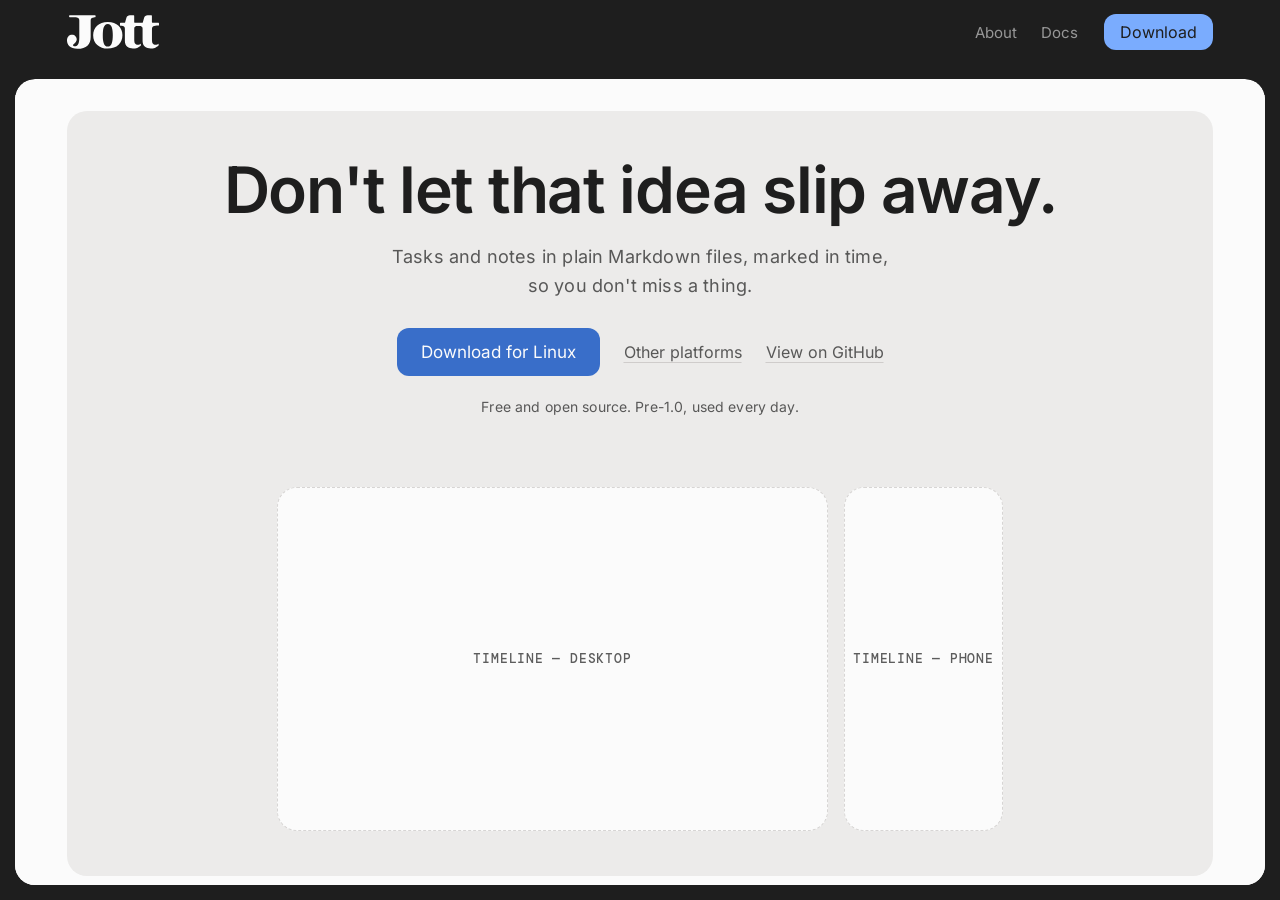
==== commit eb00d6c5: "fix(visual): o rodapé sai de dentro da folha e o canto volta a ler Três caixas em vez de duas, e a d" ====
--- a/index.html
+++ b/index.html
@@ -22,11 +22,13 @@
     </div>
   </header>
 
-  <!-- the panel: the white sheet the black frame holds, and the only thing
-       on the page that scrolls. Its four rounded corners stay on screen; the
-       content runs under them. The footer is its last block. -->
-  <div class="canvas" data-region="canvas">
-    <main>
+  <!-- the frame: the only thing on the page that scrolls, rounded and held
+       off every edge so the black shows on all four sides at any scroll
+       position. Inside it, the white sheet — and the footer BESIDE the
+       sheet, on the chrome's own black, so the sheet ends in its two
+       rounded corners instead of dissolving into the frame. -->
+  <div class="frame">
+    <main class="canvas" data-region="canvas">
       <!-- the banner — the promise and the app, in one block that stands the
            height of the first screen -->
       <section class="section" aria-label="Jott">
--- a/css/index.css
+++ b/css/index.css
@@ -138,7 +138,7 @@
        what scrolls, every block that wants "about a screen" measures itself
        against THIS, never against dvh: dvh is the window, and the window is
        taller than the scrollport by the header and the bottom gutter. */
-    --canvas-view: calc(100dvh - var(--header-height) - var(--frame-gutter));
+    --canvas-view: calc(100dvh - var(--header-height) - var(--frame-gutter) * 2);
     /* where a sticky block lands inside the panel: the header is outside the
        scroller now, so it no longer has to be cleared */
     --stick-top: var(--space-16);
@@ -509,36 +509,42 @@
   }
 
   /* THE FRAME (2026-09-07). The page is the app's window, and the window
-     does not scroll — the panel inside it does.
-
-     The body is the chrome: exactly one viewport tall, overflow hidden, so
-     the black is painted on all four edges and stays there. The header is the
-     frame's top rail; `.canvas` is the white panel it holds — radius 20 (the
-     Linux window corner), inset by a gutter on the sides and the foot, and
-     the ONLY scroll container on the page. So the four rounded corners are on
-     screen at every scroll position and the content runs underneath them,
-     clipped by the radius, instead of the whole sheet sliding past.
-
-     The footer lives INSIDE the panel, as its last block: it still only shows
-     up when you reach the bottom, and the panel's bottom corners cut into it.
+     does not scroll — what is inside it does.
+
+     THREE boxes, and the split is the whole point:
+
+       body      the chrome. Exactly one viewport tall, overflow hidden, so
+                 the black is painted on all four edges and stays there.
+       .frame    the scrollport. Held off every edge by the gutter, rounded,
+                 and the ONLY scroll container on the page. It carries no
+                 ground of its own — the body's black shows through it.
+       .canvas   the white sheet, rounded, holding every ordinary section.
+                 It is a block INSIDE the scroller, not the scroller.
+
+     The footer is the frame's last child, BESIDE the sheet rather than
+     inside it. That is what buys both things at once: the sheet ends in its
+     own two rounded corners, and the footer keeps the chrome's black under
+     them, instead of the sheet's black corner meeting the frame's black
+     corner and erasing both.
+
+     Because the sheet spans the frame edge to edge, mid-scroll the white
+     runs into the frame's own radius and the four corners are on screen at
+     every scroll position — which is the other half of the ask.
 
      Consequences, all of them load-bearing:
        · anything that wanted "about a screen" measures `--canvas-view`, not
          dvh — dvh is the window, which is taller than the scrollport;
        · a sticky block lands at `--stick-top`, not below the header, because
          the header is no longer inside the scroller;
-       · smooth scroll and scroll padding belong to the panel, not to <html>;
-       · the tour's observer takes the panel as its root (js/index.js). */
-  .canvas {
+       · smooth scroll and scroll padding belong to the frame;
+       · the tour's observer takes the frame as its root (js/index.js). */
+  .frame {
     flex: 1;
     display: flex;
     flex-direction: column;
     min-block-size: 0;
-    margin-inline: var(--frame-gutter);
-    margin-block-end: var(--frame-gutter);
+    margin: var(--frame-gutter);
     border-radius: var(--radius-xl);
-    background-color: var(--bg);
-    color: var(--ink);
     overflow-y: auto;
     overflow-x: hidden;
     overscroll-behavior: contain;
@@ -549,22 +555,25 @@
     scrollbar-color: var(--line) transparent;
   }
   @media (prefers-reduced-motion: no-preference) {
-    .canvas {
+    .frame {
       scroll-behavior: smooth;
     }
   }
 
-  /* main grows so that on a short page the footer still sinks to the foot of
-     the panel instead of floating in the middle of it */
-  .canvas > main {
+  /* the sheet. `flex: 1 0 auto` so a short page still pushes the footer to
+     the foot of the scrollport instead of leaving it mid-air. */
+  .canvas {
     flex: 1 0 auto;
     display: flex;
     flex-direction: column;
-    padding-block-start: var(--frame-gutter);
-  }
-
-  /* the banner opens the panel, so the first band inside it keeps only the
-     panel's own air above — a section's full block padding there reads as a
+    border-radius: var(--radius-xl);
+    background-color: var(--bg);
+    color: var(--ink);
+    padding-block: var(--frame-gutter);
+  }
+
+  /* the banner opens the sheet, so the first band inside it keeps only the
+     sheet's own air above — a section's full block padding there reads as a
      hole between the header and the page's title */
   main > .section:first-child {
     padding-block-start: var(--space-16);
@@ -610,6 +619,9 @@
      there is nothing for it to stay in front of. */
   .header {
     flex: 0 0 auto;
+    /* the same inline box the frame stands in, so the wordmark lands on the
+       banner's own edge instead of the gutter's width away from it */
+    padding-inline: var(--frame-gutter);
     background-color: var(--bg);
     color: var(--ink);
   }
@@ -642,22 +654,13 @@
   }
 
   /* footer — the frame's bottom rail, and the mirror of the header: the same
-     chrome ground, edge to edge, no corner of its own. It lives INSIDE the
-     panel because that is the only way it shows up at the end instead of
-     standing on screen the whole time (the panel is the only thing that
-     scrolls, and it is exactly one screen tall).
-
-     The panel's radius clips it, so on the last screen the two bottom
-     corners are black inside and black outside and stop reading — the same
-     thing that happens at the top wherever the first block is dark. That is
-     the cost of a footer that belongs to the frame, and it is the trade the
-     rail is worth. */
-  .canvas > .footer {
+     chrome ground, no corner of its own, and it only shows up when you reach
+     the end because it scrolls with everything else. It sits BESIDE the
+     sheet, not inside it, so the sheet's two bottom corners are drawn
+     against this black instead of dissolving into it. */
+  .frame > .footer {
     flex: 0 0 auto;
-    margin-block-start: var(--space-32);
-    background-color: var(--bg);
-    color: var(--ink);
-    padding-block: var(--space-42) var(--space-32);
+    padding-block: var(--space-42) var(--space-24);
   }
   .footer__inner {
     display: flex;
